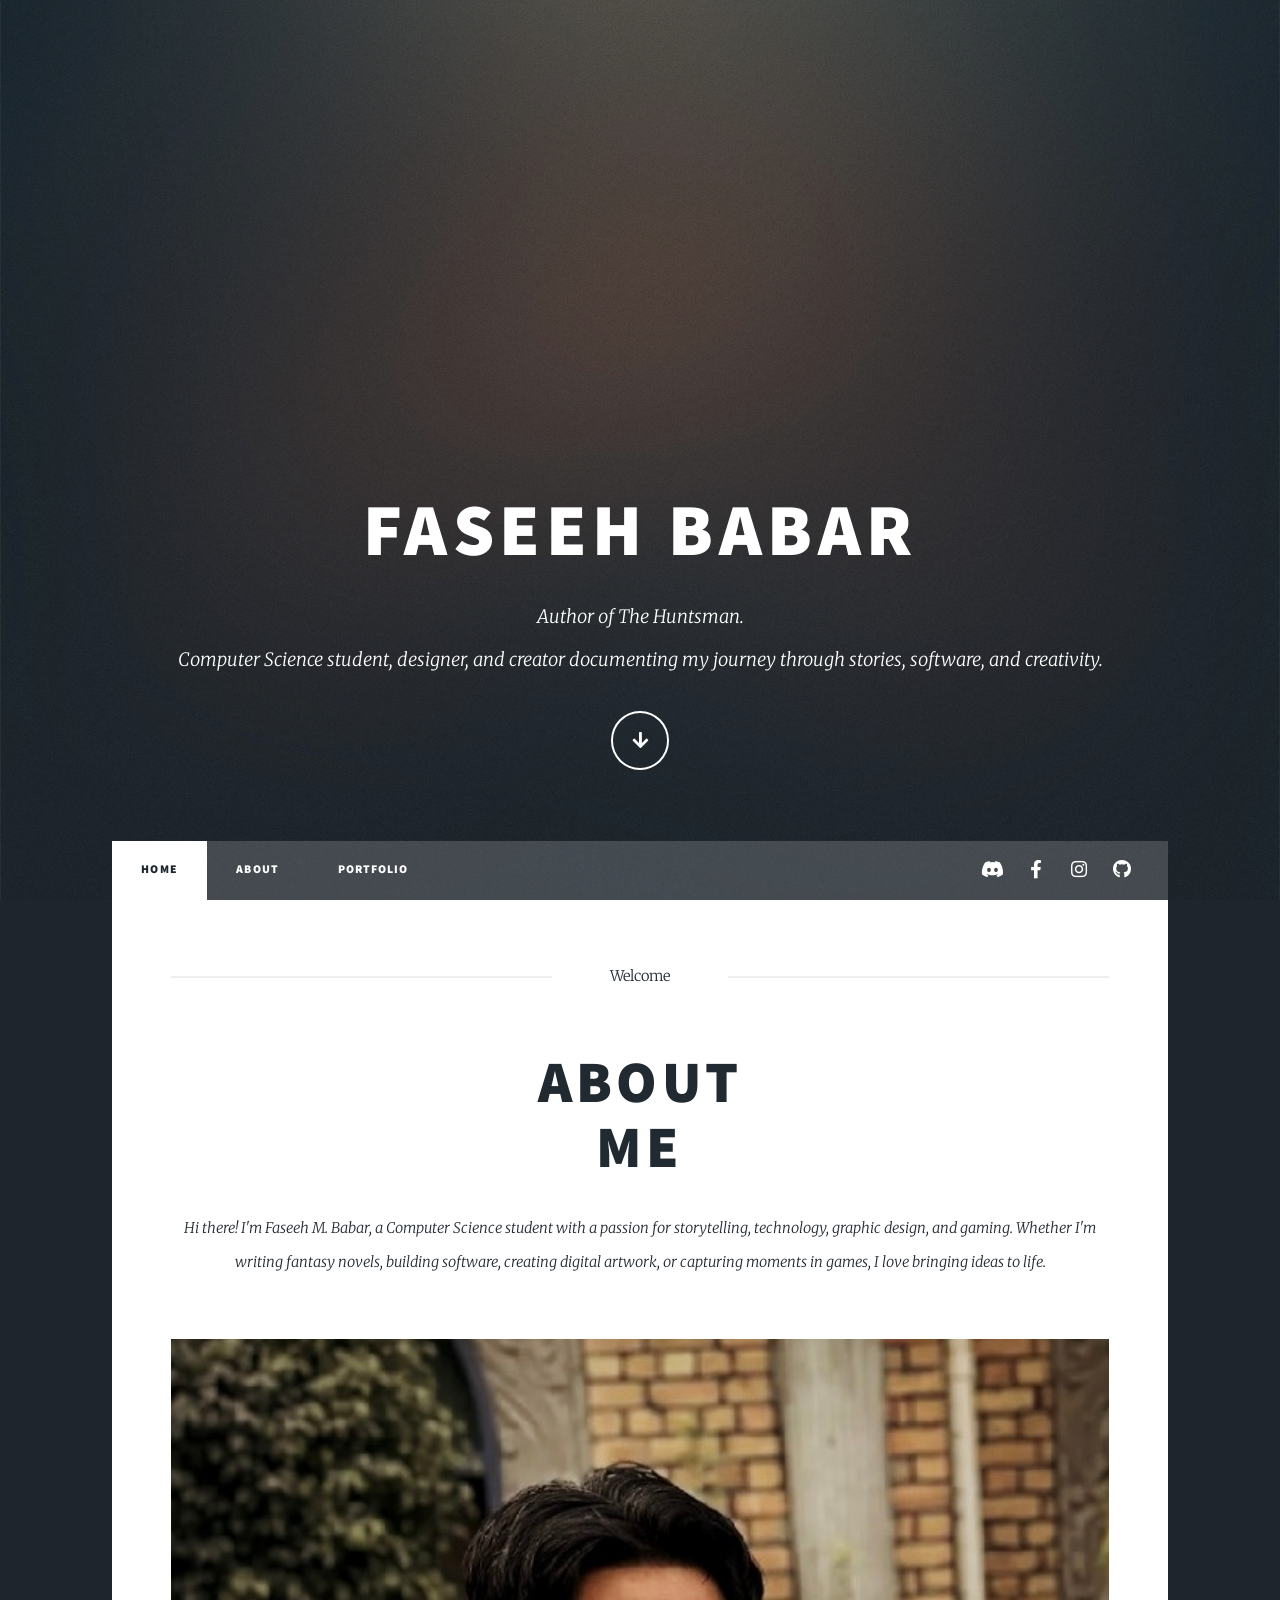
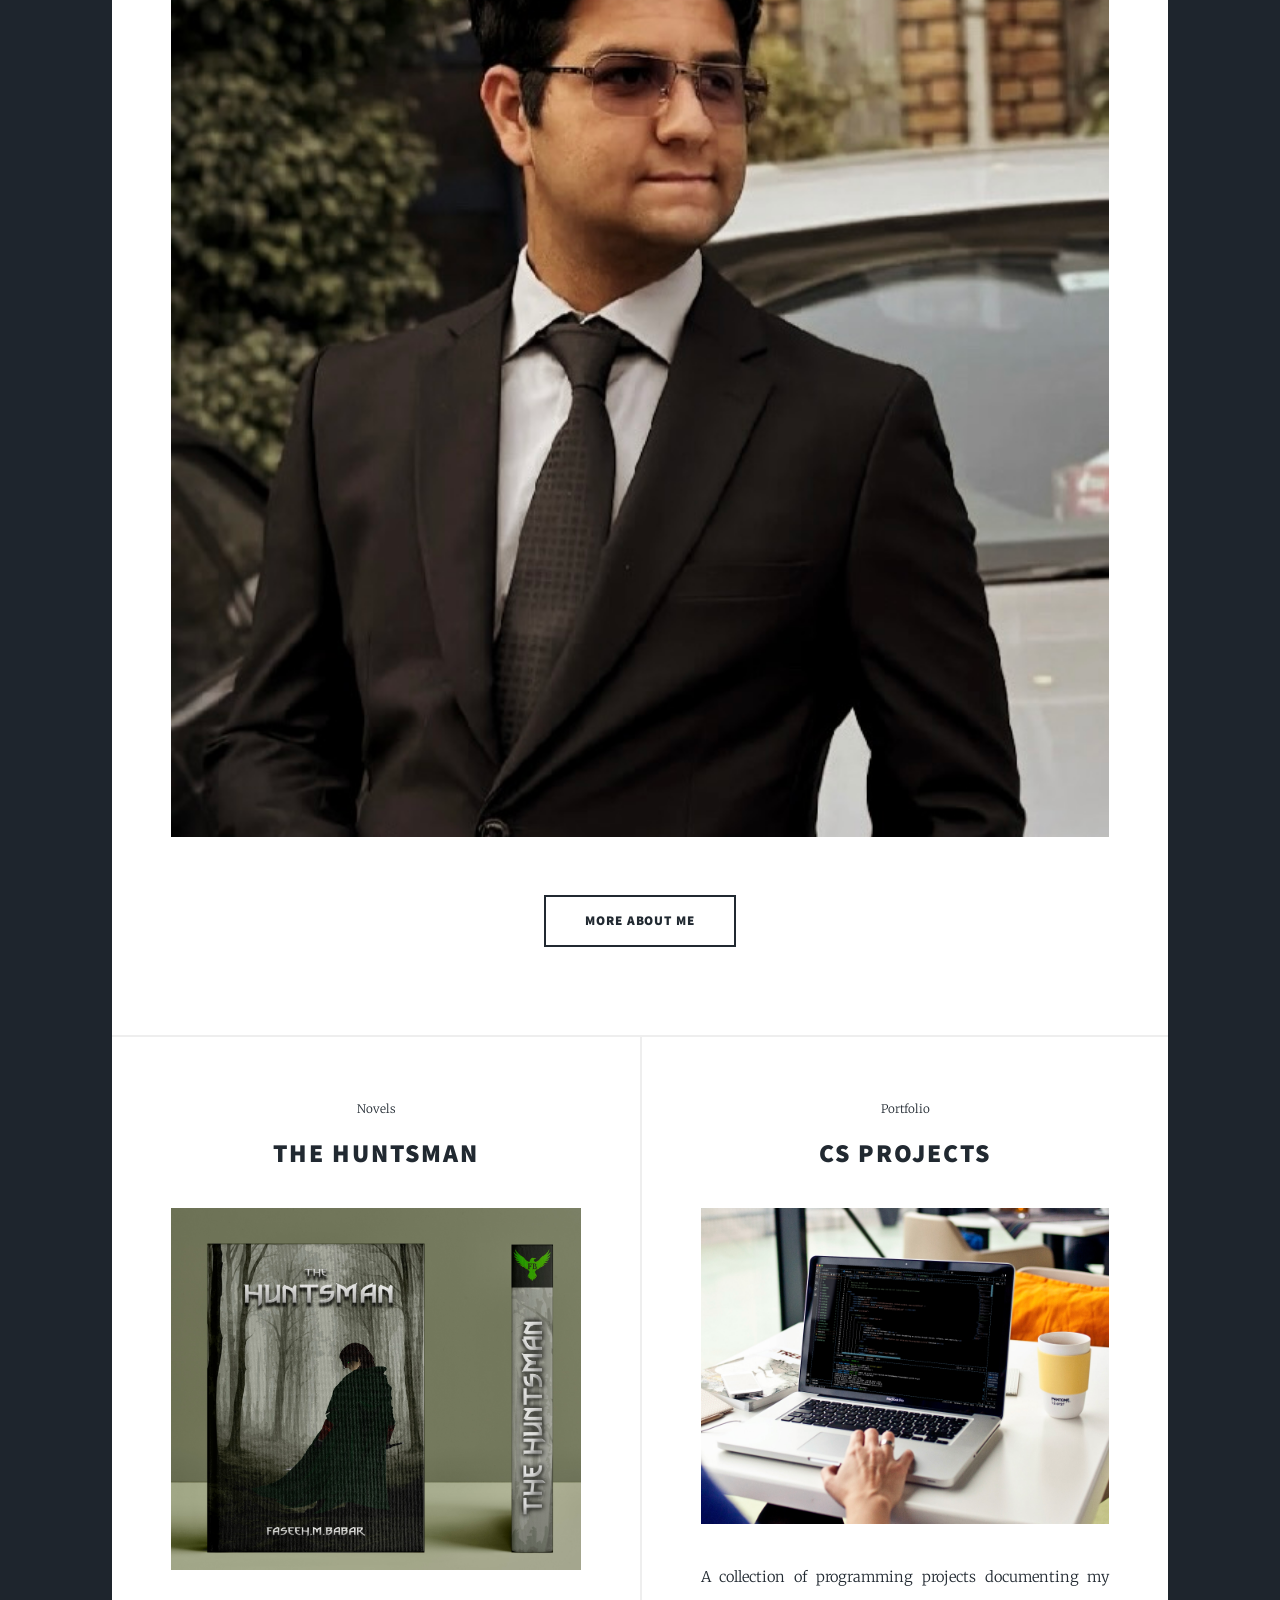
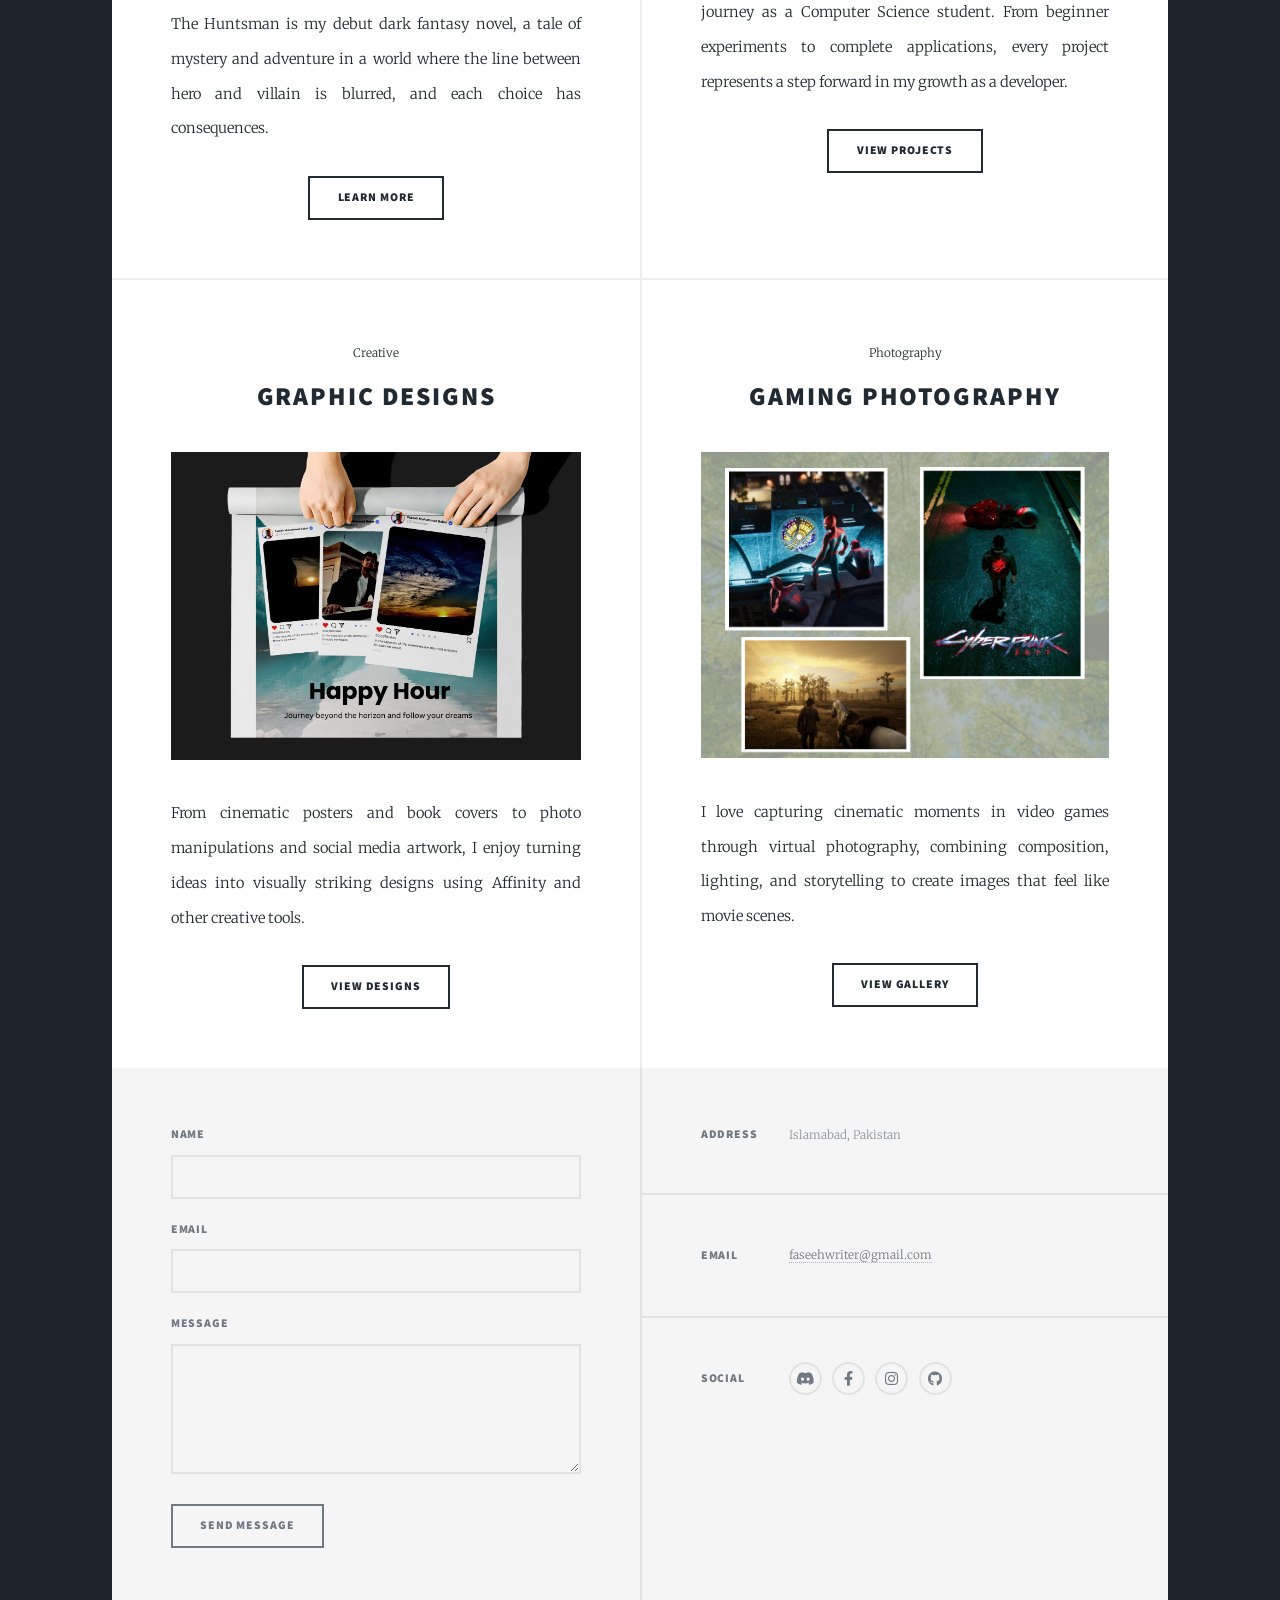
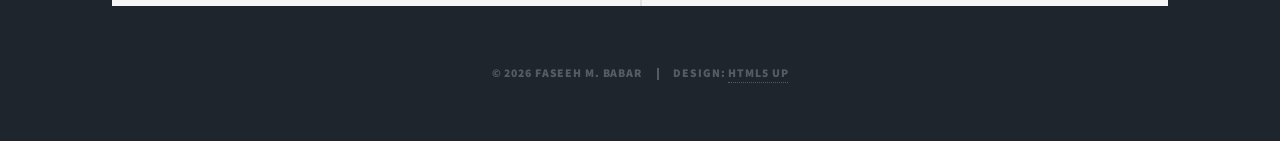
==== index.html @ bdb9bdc7 "Renamed files" ====
<!DOCTYPE HTML>
<!--
	Massively by HTML5 UP
	html5up.net | @ajlkn
	Free for personal and commercial use under the CCA 3.0 license (html5up.net/license)
-->
<html>
	<head>
		<title>Faseeh Babar - Author, Writer &amp; Creator</title>
		<meta charset="utf-8" />
		<meta name="viewport" content="width=device-width, initial-scale=1" />
		<meta name="description" content="Official website of Faseeh Babar, author of The Huntsman. Explore his writing, computer science projects, graphic design, and gaming photography." />
		<meta name="author" content="Faseeh Babar" />
		<link rel="icon" href="images/favicon.png" type="image/png" />
		<link rel="canonical" href="https://faseehmbabar.github.io/" />
		<link rel="stylesheet" href="assets/css/main.css" />
		<noscript><link rel="stylesheet" href="assets/css/noscript.css" /></noscript>
	</head>
	<body class="is-preload">

		<!-- Wrapper -->
			<div id="wrapper" class="fade-in">

				<!-- Intro -->
					<div id="intro">
						<h1>Faseeh Babar</h1>
						<p>Author of <em>The Huntsman</em>.<br />
						Computer Science student, designer, and creator documenting my journey through stories, software, and creativity.</p>
						<ul class="actions">
							<li><a href="#header" class="button icon solid solo fa-arrow-down scrolly">Continue</a></li>
						</ul>
					</div>

				<!-- Header -->
					<header id="header">
						<a href="index.html" class="logo">Faseeh</a>
					</header>

				<!-- Nav -->
					<nav id="nav">
						<ul class="links">
							<li class="active"><a href="index.html">Home</a></li>
							<li><a href="about.html">About</a></li>
							<li><a href="portfolio.html">Portfolio</a></li>
						</ul>
						<ul class="icons">
							<li><a href="https://discordapp.com/users/881889979343700059" class="icon brands fa-discord"><span class="label">Discord</span></a></li>
							<li><a href="https://facebook.com/faseeh.m.babar" class="icon brands fa-facebook-f"><span class="label">Facebook</span></a></li>
							<li><a href="https://instagram.com/faseeh.m.babar" class="icon brands fa-instagram"><span class="label">Instagram</span></a></li>
							<li><a href="https://github.com/faseehmbabar" class="icon brands fa-github"><span class="label">GitHub</span></a></li>
						</ul>
					</nav>

				<!-- Main -->
					<div id="main">

						<!-- Featured Post -->
							<article class="post featured">
								<header class="major">
									<span class="date">Welcome</span>
									<h2><a href="generic.html">About<br />
									Me</a></h2>
									<p>Hi there! I'm Faseeh M. Babar, a Computer Science student with a passion for storytelling, technology, graphic design, and gaming. Whether I'm writing fantasy novels, building software, creating digital artwork, or capturing moments in games, I love bringing ideas to life.</p>
								</header>
								<a href="generic.html" class="image main"><img src="images/pic01.jpg" alt="Faseeh M. Babar author profile" /></a>
								<ul class="actions special">
									<li><a href="generic.html" class="button large">More About Me</a></li>
								</ul>
							</article>

						<!-- Posts -->
							<section class="posts">
								<article>
									<header>
										<span class="date">Novels</span>
										<h2><a href="books.html">The Huntsman</a></h2>
									</header>
									<a href="books.html" class="image fit"><img src="images/pic02.jpg" alt="The Huntsman dark fantasy novel" /></a>
									<p>The Huntsman is my debut dark fantasy novel, a tale of mystery and adventure in a world where the line between hero and villain is blurred, and each choice has consequences.</p>
									<ul class="actions special">
										<li><a href="books.html" class="button">Learn More</a></li>
									</ul>
								</article>
								<article>
									<header>
										<span class="date">Portfolio</span>
										<h2><a href="#">CS Projects</a></h2>
									</header>
									<a href="#" class="image fit"><img src="images/pic03.jpg" alt="Computer Science projects by Faseeh Babar" /></a>
									<p>A collection of programming projects documenting my journey as a Computer Science student. From beginner experiments to complete applications, every project represents a step forward in my growth as a developer.</p>
									<ul class="actions special">
										<li><a href="coming-soon.html" class="button">View Projects</a></li>
									</ul>
								</article>
								<article>
									<header>
										<span class="date">Creative</span>
										<h2><a href="#">Graphic Designs</a></h2>
									</header>
									<a href="#" class="image fit"><img src="images/pic04.jpg" alt="Graphic design work by Faseeh Babar" /></a>
									<p>From cinematic posters and book covers to photo manipulations and social media artwork, I enjoy turning ideas into visually striking designs using Affinity and other creative tools.</p>
									<ul class="actions special">
										<li><a href="coming-soon.html" class="button">View Designs</a></li>
									</ul>
								</article>
								<article>
									<header>
										<span class="date">Photography</span>
										<h2><a href="photography.html">Gaming Photography</a></h2>
									</header>
									<a href="photography.html" class="image fit"><img src="images/pic05.jpg" alt="Gaming photography by Faseeh Babar" /></a>
									<p>I love capturing cinematic moments in video games through virtual photography, combining composition, lighting, and storytelling to create images that feel like movie scenes.</p>
									<ul class="actions special">
										<li><a href="photography.html" class="button">View Gallery</a></li>
									</ul>
								</article>
								<!-- Community
								<article>
									<header>
										<span class="date">Community</span>
										<h2><a href="#">Reader Reviews</a></h2>
									</header>
									<a href="#" class="image fit"><img src="images/pic06.jpg" alt="" /></a>
									<p>A collection of reviews, feedback, and thoughts from readers who have explored my work. Every review helps me grow as a writer and storyteller.</p>
									<ul class="actions special">
										<li><a href="#" class="button">Read Reviews</a></li>
									</ul>
								</article>
								<article>
									<header>
										<span class="date">Community</span>
										<h2><a href="#">Fan Creations</a></h2>
									</header>
									<a href="#" class="image fit"><img src="images/pic07.jpg" alt="" /></a>
									<p>A showcase of fan art, fan fiction, and other creative works inspired by my stories. I love seeing readers bring characters and worlds to life in their own unique way.</p>
									<ul class="actions special">
										<li><a href="#" class="button">View Fan Creations</a></li>
									</ul>
								</article>
							    -->
							</section>
					</div>

				<!-- Footer -->
					<footer id="footer">
						<section>
							<form method="post" action="#">
								<div class="fields">
									<div class="field">
										<label for="name">Name</label>
										<input type="text" name="name" id="name" />
									</div>
									<div class="field">
										<label for="email">Email</label>
										<input type="text" name="email" id="email" />
									</div>
									<div class="field">
										<label for="message">Message</label>
										<textarea name="message" id="message" rows="3"></textarea>
									</div>
								</div>
								<ul class="actions">
									<li><input type="submit" value="Send Message" /></li>
								</ul>
							</form>
						</section>
						<section class="split contact">
							<section class="alt">
								<h3>Address</h3>
								<p>Islamabad, Pakistan</p>
							</section>
							<section>
								<h3>Email</h3>
								<p><a href="mailto:faseehwriter@gmail.com">faseehwriter@gmail.com</a></p>
							</section>
							<section>
								<h3>Social</h3>
								<ul class="icons alt">
									<li><a href="https://discordapp.com/users/881889979343700059" class="icon brands alt fa-discord"><span class="label">Discord</span></a></li>
									<li><a href="https://facebook.com/faseeh.m.babar" class="icon brands alt fa-facebook-f"><span class="label">Facebook</span></a></li>
									<li><a href="https://instagram.com/faseeh.m.babar" class="icon brands alt fa-instagram"><span class="label">Instagram</span></a></li>
									<li><a href="https://github.com/faseehmbabar" class="icon brands alt fa-github"><span class="label">GitHub</span></a></li>
								</ul>
							</section>
						</section>
					</footer>

				<!-- Copyright -->
					<div id="copyright">
						<ul><li>&copy; 2026 Faseeh M. Babar</li><li>Design: <a href="https://html5up.net">HTML5 UP</a></li></ul>
					</div>

			</div>

		<!-- Scripts -->
			<script src="assets/js/jquery.min.js"></script>
			<script src="assets/js/jquery.scrollex.min.js"></script>
			<script src="assets/js/jquery.scrolly.min.js"></script>
			<script src="assets/js/browser.min.js"></script>
			<script src="assets/js/breakpoints.min.js"></script>
			<script src="assets/js/util.js"></script>
			<script src="assets/js/main.js"></script>

	</body>
</html>
---- assets/css/main.css ----
@import url(fontawesome-all.min.css);
@import url("https://fonts.googleapis.com/css?family=Merriweather:300,700,300italic,700italic|Source+Sans+Pro:900");

/*
	Massively by HTML5 UP
	html5up.net | @ajlkn
	Free for personal and commercial use under the CCA 3.0 license (html5up.net/license)
*/

html, body, div, span, applet, object,
iframe, h1, h2, h3, h4, h5, h6, p, blockquote,
pre, a, abbr, acronym, address, big, cite,
code, del, dfn, em, img, ins, kbd, q, s, samp,
small, strike, strong, sub, sup, tt, var, b,
u, i, center, dl, dt, dd, ol, ul, li, fieldset,
form, label, legend, table, caption, tbody,
tfoot, thead, tr, th, td, article, aside,
canvas, details, embed, figure, figcaption,
footer, header, hgroup, menu, nav, output, ruby,
section, summary, time, mark, audio, video {
	margin: 0;
	padding: 0;
	border: 0;
	font-size: 100%;
	font: inherit;
	vertical-align: baseline;}

article, aside, details, figcaption, figure,
footer, header, hgroup, menu, nav, section {
	display: block;}

body {
	line-height: 1;
}

ol, ul {
	list-style: none;
}

blockquote, q {
	quotes: none;
}

	blockquote:before, blockquote:after, q:before, q:after {
		content: '';
		content: none;
	}

table {
	border-collapse: collapse;
	border-spacing: 0;
}

body {
	-webkit-text-size-adjust: none;
}

mark {
	background-color: transparent;
	color: inherit;
}

input::-moz-focus-inner {
	border: 0;
	padding: 0;
}

input, select, textarea {
	-moz-appearance: none;
	-webkit-appearance: none;
	-ms-appearance: none;
	appearance: none;
}

/* Basic */

	@-ms-viewport {
		width: device-width;
	}

	body {
		-ms-overflow-style: scrollbar;
	}

	@media screen and (max-width: 480px) {

		html, body {
			min-width: 320px;
		}

	}

	html {
		box-sizing: border-box;
	}

	*, *:before, *:after {
		box-sizing: inherit;
	}

	body {
		background-color: #1e252d;
	}

		body.is-preload *, body.is-preload *:before, body.is-preload *:after {
			-moz-animation: none !important;
			-webkit-animation: none !important;
			-ms-animation: none !important;
			animation: none !important;
			-moz-transition: none !important;
			-webkit-transition: none !important;
			-ms-transition: none !important;
			transition: none !important;
		}

/* Type */

	html {
		font-size: 16pt;
	}

		@media screen and (max-width: 1680px) {

			html {
				font-size: 12pt;
			}

		}

		@media screen and (max-width: 1280px) {

			html {
				font-size: 11pt;
			}

		}

		@media screen and (max-width: 360px) {

			html {
				font-size: 10pt;
			}

		}

	body {
		color: #212931;
	}

	body, input, select, textarea {
		font-family: "Merriweather", Georgia, serif;
		font-weight: 300;
		font-size: 1rem;
		line-height: 2.375;
	}

	a {
		-moz-transition: color 0.2s ease-in-out, background-color 0.2s ease-in-out, border-color 0.2s ease-in-out, box-shadow 0.2s ease-in-out;
		-webkit-transition: color 0.2s ease-in-out, background-color 0.2s ease-in-out, border-color 0.2s ease-in-out, box-shadow 0.2s ease-in-out;
		-ms-transition: color 0.2s ease-in-out, background-color 0.2s ease-in-out, border-color 0.2s ease-in-out, box-shadow 0.2s ease-in-out;
		transition: color 0.2s ease-in-out, background-color 0.2s ease-in-out, border-color 0.2s ease-in-out, box-shadow 0.2s ease-in-out;
		border-bottom: dotted 1px;
		text-decoration: none;
	}

		a:hover {
			border-bottom-color: transparent;
		}

	strong, b {
		font-weight: 600;
	}

	em, i {
		font-style: italic;
	}

	p {
		text-align: justify;
		margin: 0 0 2rem 0;
	}

	h1, h2, h3, h4, h5, h6 {
		font-family: "Source Sans Pro", Helvetica, sans-serif;
		font-weight: 900;
		line-height: 1.5;
		letter-spacing: 0.075em;
		text-transform: uppercase;
		margin: 0 0 1rem 0;
	}

		h1 a, h2 a, h3 a, h4 a, h5 a, h6 a {
			border-bottom: 0;
			color: inherit;
			text-decoration: none;
		}

	h1 {
		font-size: 4rem;
		line-height: 1.1;
		margin: 0 0 2rem 0;
	}

	h2 {
		font-size: 1.75rem;
		line-height: 1.3;
		margin: 0 0 1.5rem 0;
	}

	h3 {
		font-size: 1.25rem;
		margin: 0 0 1.5rem 0;
	}

	h4 {
		font-size: 1rem;
	}

	h5 {
		font-size: 0.9rem;
	}

	h6 {
		font-size: 0.8rem;
	}

	sub {
		font-size: 0.8rem;
		position: relative;
		top: 0.5rem;
	}

	sup {
		font-size: 0.8rem;
		position: relative;
		top: -0.5rem;
	}

	blockquote {
		border-left: solid 4px;
		font-style: italic;
		margin: 0 0 2rem 0;
		padding: 0.5rem 0 0.5rem 2rem;
	}

	code {
		border: solid 2px;
		font-family: "Courier New", monospace;
		font-size: 0.9rem;
		margin: 0 0.25rem;
		padding: 0.25rem 0.65rem;
	}

	pre {
		-webkit-overflow-scrolling: touch;
		font-family: "Courier New", monospace;
		font-size: 0.9rem;
		margin: 0 0 2rem 0;
	}

		pre code {
			display: block;
			line-height: 1.75;
			padding: 1rem 1.5rem;
			overflow-x: auto;
		}

	hr {
		border: 0;
		border-bottom: solid 2px;
		margin: 3rem 0;
	}

		hr.major {
			margin: 5rem 0;
		}

	.align-left {
		text-align: left;
	}

	.align-center {
		text-align: center;
	}

	.align-right {
		text-align: right;
	}

	input, select, textarea {
		color: #212931;
	}

	a {
		color: #212931;
		border-bottom-color: rgba(33, 41, 49, 0.5);
	}

		a:hover {
			border-bottom-color: transparent;
			color: #18bfef !important;
		}

	strong, b {
		color: #212931;
	}

	h1, h2, h3, h4, h5, h6 {
		color: #212931;
	}

	blockquote {
		border-left-color: #eeeeee;
	}

	code {
		background: rgba(220, 220, 220, 0.25);
		border-color: #eeeeee;
	}

	hr {
		border-bottom-color: #eeeeee;
	}

/* Row */

	.row {
		display: flex;
		flex-wrap: wrap;
		box-sizing: border-box;
		align-items: stretch;
	}

		.row > * {
			box-sizing: border-box;
		}

		.row.gtr-uniform > * > :last-child {
			margin-bottom: 0;
		}

		.row.aln-left {
			justify-content: flex-start;
		}

		.row.aln-center {
			justify-content: center;
		}

		.row.aln-right {
			justify-content: flex-end;
		}

		.row.aln-top {
			align-items: flex-start;
		}

		.row.aln-middle {
			align-items: center;
		}

		.row.aln-bottom {
			align-items: flex-end;
		}

		.row > .imp {
			order: -1;
		}

		.row > .col-1 {
			width: 8.33333%;
		}

		.row > .off-1 {
			margin-left: 8.33333%;
		}

		.row > .col-2 {
			width: 16.66667%;
		}

		.row > .off-2 {
			margin-left: 16.66667%;
		}

		.row > .col-3 {
			width: 25%;
		}

		.row > .off-3 {
			margin-left: 25%;
		}

		.row > .col-4 {
			width: 33.33333%;
		}

		.row > .off-4 {
			margin-left: 33.33333%;
		}

		.row > .col-5 {
			width: 41.66667%;
		}

		.row > .off-5 {
			margin-left: 41.66667%;
		}

		.row > .col-6 {
			width: 50%;
		}

		.row > .off-6 {
			margin-left: 50%;
		}

		.row > .col-7 {
			width: 58.33333%;
		}

		.row > .off-7 {
			margin-left: 58.33333%;
		}

		.row > .col-8 {
			width: 66.66667%;
		}

		.row > .off-8 {
			margin-left: 66.66667%;
		}

		.row > .col-9 {
			width: 75%;
		}

		.row > .off-9 {
			margin-left: 75%;
		}

		.row > .col-10 {
			width: 83.33333%;
		}

		.row > .off-10 {
			margin-left: 83.33333%;
		}

		.row > .col-11 {
			width: 91.66667%;
		}

		.row > .off-11 {
			margin-left: 91.66667%;
		}

		.row > .col-12 {
			width: 100%;
		}

		.row > .off-12 {
			margin-left: 100%;
		}

		.row.gtr-0 {
			margin-top: 0;
			margin-left: 0rem;
		}

			.row.gtr-0 > * {
				padding: 0 0 0 0rem;
			}

			.row.gtr-0.gtr-uniform {
				margin-top: 0rem;
			}

				.row.gtr-0.gtr-uniform > * {
					padding-top: 0rem;
				}

		.row.gtr-25 {
			margin-top: 0;
			margin-left: -0.375rem;
		}

			.row.gtr-25 > * {
				padding: 0 0 0 0.375rem;
			}

			.row.gtr-25.gtr-uniform {
				margin-top: -0.375rem;
			}

				.row.gtr-25.gtr-uniform > * {
					padding-top: 0.375rem;
				}

		.row.gtr-50 {
			margin-top: 0;
			margin-left: -0.75rem;
		}

			.row.gtr-50 > * {
				padding: 0 0 0 0.75rem;
			}

			.row.gtr-50.gtr-uniform {
				margin-top: -0.75rem;
			}

				.row.gtr-50.gtr-uniform > * {
					padding-top: 0.75rem;
				}

		.row {
			margin-top: 0;
			margin-left: -1.5rem;
		}

			.row > * {
				padding: 0 0 0 1.5rem;
			}

			.row.gtr-uniform {
				margin-top: -1.5rem;
			}

				.row.gtr-uniform > * {
					padding-top: 1.5rem;
				}

		.row.gtr-150 {
			margin-top: 0;
			margin-left: -2.25rem;
		}

			.row.gtr-150 > * {
				padding: 0 0 0 2.25rem;
			}

			.row.gtr-150.gtr-uniform {
				margin-top: -2.25rem;
			}

				.row.gtr-150.gtr-uniform > * {
					padding-top: 2.25rem;
				}

		.row.gtr-200 {
			margin-top: 0;
			margin-left: -3rem;
		}

			.row.gtr-200 > * {
				padding: 0 0 0 3rem;
			}

			.row.gtr-200.gtr-uniform {
				margin-top: -3rem;
			}

				.row.gtr-200.gtr-uniform > * {
					padding-top: 3rem;
				}

		@media screen and (max-width: 1680px) {

			.row {
				display: flex;
				flex-wrap: wrap;
				box-sizing: border-box;
				align-items: stretch;
			}

				.row > * {
					box-sizing: border-box;
				}

				.row.gtr-uniform > * > :last-child {
					margin-bottom: 0;
				}

				.row.aln-left {
					justify-content: flex-start;
				}

				.row.aln-center {
					justify-content: center;
				}

				.row.aln-right {
					justify-content: flex-end;
				}

				.row.aln-top {
					align-items: flex-start;
				}

				.row.aln-middle {
					align-items: center;
				}

				.row.aln-bottom {
					align-items: flex-end;
				}

				.row > .imp-xlarge {
					order: -1;
				}

				.row > .col-1-xlarge {
					width: 8.33333%;
				}

				.row > .off-1-xlarge {
					margin-left: 8.33333%;
				}

				.row > .col-2-xlarge {
					width: 16.66667%;
				}

				.row > .off-2-xlarge {
					margin-left: 16.66667%;
				}

				.row > .col-3-xlarge {
					width: 25%;
				}

				.row > .off-3-xlarge {
					margin-left: 25%;
				}

				.row > .col-4-xlarge {
					width: 33.33333%;
				}

				.row > .off-4-xlarge {
					margin-left: 33.33333%;
				}

				.row > .col-5-xlarge {
					width: 41.66667%;
				}

				.row > .off-5-xlarge {
					margin-left: 41.66667%;
				}

				.row > .col-6-xlarge {
					width: 50%;
				}

				.row > .off-6-xlarge {
					margin-left: 50%;
				}

				.row > .col-7-xlarge {
					width: 58.33333%;
				}

				.row > .off-7-xlarge {
					margin-left: 58.33333%;
				}

				.row > .col-8-xlarge {
					width: 66.66667%;
				}

				.row > .off-8-xlarge {
					margin-left: 66.66667%;
				}

				.row > .col-9-xlarge {
					width: 75%;
				}

				.row > .off-9-xlarge {
					margin-left: 75%;
				}

				.row > .col-10-xlarge {
					width: 83.33333%;
				}

				.row > .off-10-xlarge {
					margin-left: 83.33333%;
				}

				.row > .col-11-xlarge {
					width: 91.66667%;
				}

				.row > .off-11-xlarge {
					margin-left: 91.66667%;
				}

				.row > .col-12-xlarge {
					width: 100%;
				}

				.row > .off-12-xlarge {
					margin-left: 100%;
				}

				.row.gtr-0 {
					margin-top: 0;
					margin-left: 0rem;
				}

					.row.gtr-0 > * {
						padding: 0 0 0 0rem;
					}

					.row.gtr-0.gtr-uniform {
						margin-top: 0rem;
					}

						.row.gtr-0.gtr-uniform > * {
							padding-top: 0rem;
						}

				.row.gtr-25 {
					margin-top: 0;
					margin-left: -0.375rem;
				}

					.row.gtr-25 > * {
						padding: 0 0 0 0.375rem;
					}

					.row.gtr-25.gtr-uniform {
						margin-top: -0.375rem;
					}

						.row.gtr-25.gtr-uniform > * {
							padding-top: 0.375rem;
						}

				.row.gtr-50 {
					margin-top: 0;
					margin-left: -0.75rem;
				}

					.row.gtr-50 > * {
						padding: 0 0 0 0.75rem;
					}

					.row.gtr-50.gtr-uniform {
						margin-top: -0.75rem;
					}

						.row.gtr-50.gtr-uniform > * {
							padding-top: 0.75rem;
						}

				.row {
					margin-top: 0;
					margin-left: -1.5rem;
				}

					.row > * {
						padding: 0 0 0 1.5rem;
					}

					.row.gtr-uniform {
						margin-top: -1.5rem;
					}

						.row.gtr-uniform > * {
							padding-top: 1.5rem;
						}

				.row.gtr-150 {
					margin-top: 0;
					margin-left: -2.25rem;
				}

					.row.gtr-150 > * {
						padding: 0 0 0 2.25rem;
					}

					.row.gtr-150.gtr-uniform {
						margin-top: -2.25rem;
					}

						.row.gtr-150.gtr-uniform > * {
							padding-top: 2.25rem;
						}

				.row.gtr-200 {
					margin-top: 0;
					margin-left: -3rem;
				}

					.row.gtr-200 > * {
						padding: 0 0 0 3rem;
					}

					.row.gtr-200.gtr-uniform {
						margin-top: -3rem;
					}

						.row.gtr-200.gtr-uniform > * {
							padding-top: 3rem;
						}

		}

		@media screen and (max-width: 1280px) {

			.row {
				display: flex;
				flex-wrap: wrap;
				box-sizing: border-box;
				align-items: stretch;
			}

				.row > * {
					box-sizing: border-box;
				}

				.row.gtr-uniform > * > :last-child {
					margin-bottom: 0;
				}

				.row.aln-left {
					justify-content: flex-start;
				}

				.row.aln-center {
					justify-content: center;
				}

				.row.aln-right {
					justify-content: flex-end;
				}

				.row.aln-top {
					align-items: flex-start;
				}

				.row.aln-middle {
					align-items: center;
				}

				.row.aln-bottom {
					align-items: flex-end;
				}

				.row > .imp-large {
					order: -1;
				}

				.row > .col-1-large {
					width: 8.33333%;
				}

				.row > .off-1-large {
					margin-left: 8.33333%;
				}

				.row > .col-2-large {
					width: 16.66667%;
				}

				.row > .off-2-large {
					margin-left: 16.66667%;
				}

				.row > .col-3-large {
					width: 25%;
				}

				.row > .off-3-large {
					margin-left: 25%;
				}

				.row > .col-4-large {
					width: 33.33333%;
				}

				.row > .off-4-large {
					margin-left: 33.33333%;
				}

				.row > .col-5-large {
					width: 41.66667%;
				}

				.row > .off-5-large {
					margin-left: 41.66667%;
				}

				.row > .col-6-large {
					width: 50%;
				}

				.row > .off-6-large {
					margin-left: 50%;
				}

				.row > .col-7-large {
					width: 58.33333%;
				}

				.row > .off-7-large {
					margin-left: 58.33333%;
				}

				.row > .col-8-large {
					width: 66.66667%;
				}

				.row > .off-8-large {
					margin-left: 66.66667%;
				}

				.row > .col-9-large {
					width: 75%;
				}

				.row > .off-9-large {
					margin-left: 75%;
				}

				.row > .col-10-large {
					width: 83.33333%;
				}

				.row > .off-10-large {
					margin-left: 83.33333%;
				}

				.row > .col-11-large {
					width: 91.66667%;
				}

				.row > .off-11-large {
					margin-left: 91.66667%;
				}

				.row > .col-12-large {
					width: 100%;
				}

				.row > .off-12-large {
					margin-left: 100%;
				}

				.row.gtr-0 {
					margin-top: 0;
					margin-left: 0rem;
				}

					.row.gtr-0 > * {
						padding: 0 0 0 0rem;
					}

					.row.gtr-0.gtr-uniform {
						margin-top: 0rem;
					}

						.row.gtr-0.gtr-uniform > * {
							padding-top: 0rem;
						}

				.row.gtr-25 {
					margin-top: 0;
					margin-left: -0.375rem;
				}

					.row.gtr-25 > * {
						padding: 0 0 0 0.375rem;
					}

					.row.gtr-25.gtr-uniform {
						margin-top: -0.375rem;
					}

						.row.gtr-25.gtr-uniform > * {
							padding-top: 0.375rem;
						}

				.row.gtr-50 {
					margin-top: 0;
					margin-left: -0.75rem;
				}

					.row.gtr-50 > * {
						padding: 0 0 0 0.75rem;
					}

					.row.gtr-50.gtr-uniform {
						margin-top: -0.75rem;
					}

						.row.gtr-50.gtr-uniform > * {
							padding-top: 0.75rem;
						}

				.row {
					margin-top: 0;
					margin-left: -1.5rem;
				}

					.row > * {
						padding: 0 0 0 1.5rem;
					}

					.row.gtr-uniform {
						margin-top: -1.5rem;
					}

						.row.gtr-uniform > * {
							padding-top: 1.5rem;
						}

				.row.gtr-150 {
					margin-top: 0;
					margin-left: -2.25rem;
				}

					.row.gtr-150 > * {
						padding: 0 0 0 2.25rem;
					}

					.row.gtr-150.gtr-uniform {
						margin-top: -2.25rem;
					}

						.row.gtr-150.gtr-uniform > * {
							padding-top: 2.25rem;
						}

				.row.gtr-200 {
					margin-top: 0;
					margin-left: -3rem;
				}

					.row.gtr-200 > * {
						padding: 0 0 0 3rem;
					}

					.row.gtr-200.gtr-uniform {
						margin-top: -3rem;
					}

						.row.gtr-200.gtr-uniform > * {
							padding-top: 3rem;
						}

		}

		@media screen and (max-width: 980px) {

			.row {
				display: flex;
				flex-wrap: wrap;
				box-sizing: border-box;
				align-items: stretch;
			}

				.row > * {
					box-sizing: border-box;
				}

				.row.gtr-uniform > * > :last-child {
					margin-bottom: 0;
				}

				.row.aln-left {
					justify-content: flex-start;
				}

				.row.aln-center {
					justify-content: center;
				}

				.row.aln-right {
					justify-content: flex-end;
				}

				.row.aln-top {
					align-items: flex-start;
				}

				.row.aln-middle {
					align-items: center;
				}

				.row.aln-bottom {
					align-items: flex-end;
				}

				.row > .imp-medium {
					order: -1;
				}

				.row > .col-1-medium {
					width: 8.33333%;
				}

				.row > .off-1-medium {
					margin-left: 8.33333%;
				}

				.row > .col-2-medium {
					width: 16.66667%;
				}

				.row > .off-2-medium {
					margin-left: 16.66667%;
				}

				.row > .col-3-medium {
					width: 25%;
				}

				.row > .off-3-medium {
					margin-left: 25%;
				}

				.row > .col-4-medium {
					width: 33.33333%;
				}

				.row > .off-4-medium {
					margin-left: 33.33333%;
				}

				.row > .col-5-medium {
					width: 41.66667%;
				}

				.row > .off-5-medium {
					margin-left: 41.66667%;
				}

				.row > .col-6-medium {
					width: 50%;
				}

				.row > .off-6-medium {
					margin-left: 50%;
				}

				.row > .col-7-medium {
					width: 58.33333%;
				}

				.row > .off-7-medium {
					margin-left: 58.33333%;
				}

				.row > .col-8-medium {
					width: 66.66667%;
				}

				.row > .off-8-medium {
					margin-left: 66.66667%;
				}

				.row > .col-9-medium {
					width: 75%;
				}

				.row > .off-9-medium {
					margin-left: 75%;
				}

				.row > .col-10-medium {
					width: 83.33333%;
				}

				.row > .off-10-medium {
					margin-left: 83.33333%;
				}

				.row > .col-11-medium {
					width: 91.66667%;
				}

				.row > .off-11-medium {
					margin-left: 91.66667%;
				}

				.row > .col-12-medium {
					width: 100%;
				}

				.row > .off-12-medium {
					margin-left: 100%;
				}

				.row.gtr-0 {
					margin-top: 0;
					margin-left: 0rem;
				}

					.row.gtr-0 > * {
						padding: 0 0 0 0rem;
					}

					.row.gtr-0.gtr-uniform {
						margin-top: 0rem;
					}

						.row.gtr-0.gtr-uniform > * {
							padding-top: 0rem;
						}

				.row.gtr-25 {
					margin-top: 0;
					margin-left: -0.375rem;
				}

					.row.gtr-25 > * {
						padding: 0 0 0 0.375rem;
					}

					.row.gtr-25.gtr-uniform {
						margin-top: -0.375rem;
					}

						.row.gtr-25.gtr-uniform > * {
							padding-top: 0.375rem;
						}

				.row.gtr-50 {
					margin-top: 0;
					margin-left: -0.75rem;
				}

					.row.gtr-50 > * {
						padding: 0 0 0 0.75rem;
					}

					.row.gtr-50.gtr-uniform {
						margin-top: -0.75rem;
					}

						.row.gtr-50.gtr-uniform > * {
							padding-top: 0.75rem;
						}

				.row {
					margin-top: 0;
					margin-left: -1.5rem;
				}

					.row > * {
						padding: 0 0 0 1.5rem;
					}

					.row.gtr-uniform {
						margin-top: -1.5rem;
					}

						.row.gtr-uniform > * {
							padding-top: 1.5rem;
						}

				.row.gtr-150 {
					margin-top: 0;
					margin-left: -2.25rem;
				}

					.row.gtr-150 > * {
						padding: 0 0 0 2.25rem;
					}

					.row.gtr-150.gtr-uniform {
						margin-top: -2.25rem;
					}

						.row.gtr-150.gtr-uniform > * {
							padding-top: 2.25rem;
						}

				.row.gtr-200 {
					margin-top: 0;
					margin-left: -3rem;
				}

					.row.gtr-200 > * {
						padding: 0 0 0 3rem;
					}

					.row.gtr-200.gtr-uniform {
						margin-top: -3rem;
					}

						.row.gtr-200.gtr-uniform > * {
							padding-top: 3rem;
						}

		}

		@media screen and (max-width: 736px) {

			.row {
				display: flex;
				flex-wrap: wrap;
				box-sizing: border-box;
				align-items: stretch;
			}

				.row > * {
					box-sizing: border-box;
				}

				.row.gtr-uniform > * > :last-child {
					margin-bottom: 0;
				}

				.row.aln-left {
					justify-content: flex-start;
				}

				.row.aln-center {
					justify-content: center;
				}

				.row.aln-right {
					justify-content: flex-end;
				}

				.row.aln-top {
					align-items: flex-start;
				}

				.row.aln-middle {
					align-items: center;
				}

				.row.aln-bottom {
					align-items: flex-end;
				}

				.row > .imp-small {
					order: -1;
				}

				.row > .col-1-small {
					width: 8.33333%;
				}

				.row > .off-1-small {
					margin-left: 8.33333%;
				}

				.row > .col-2-small {
					width: 16.66667%;
				}

				.row > .off-2-small {
					margin-left: 16.66667%;
				}

				.row > .col-3-small {
					width: 25%;
				}

				.row > .off-3-small {
					margin-left: 25%;
				}

				.row > .col-4-small {
					width: 33.33333%;
				}

				.row > .off-4-small {
					margin-left: 33.33333%;
				}

				.row > .col-5-small {
					width: 41.66667%;
				}

				.row > .off-5-small {
					margin-left: 41.66667%;
				}

				.row > .col-6-small {
					width: 50%;
				}

				.row > .off-6-small {
					margin-left: 50%;
				}

				.row > .col-7-small {
					width: 58.33333%;
				}

				.row > .off-7-small {
					margin-left: 58.33333%;
				}

				.row > .col-8-small {
					width: 66.66667%;
				}

				.row > .off-8-small {
					margin-left: 66.66667%;
				}

				.row > .col-9-small {
					width: 75%;
				}

				.row > .off-9-small {
					margin-left: 75%;
				}

				.row > .col-10-small {
					width: 83.33333%;
				}

				.row > .off-10-small {
					margin-left: 83.33333%;
				}

				.row > .col-11-small {
					width: 91.66667%;
				}

				.row > .off-11-small {
					margin-left: 91.66667%;
				}

				.row > .col-12-small {
					width: 100%;
				}

				.row > .off-12-small {
					margin-left: 100%;
				}

				.row.gtr-0 {
					margin-top: 0;
					margin-left: 0rem;
				}

					.row.gtr-0 > * {
						padding: 0 0 0 0rem;
					}

					.row.gtr-0.gtr-uniform {
						margin-top: 0rem;
					}

						.row.gtr-0.gtr-uniform > * {
							padding-top: 0rem;
						}

				.row.gtr-25 {
					margin-top: 0;
					margin-left: -0.375rem;
				}

					.row.gtr-25 > * {
						padding: 0 0 0 0.375rem;
					}

					.row.gtr-25.gtr-uniform {
						margin-top: -0.375rem;
					}

						.row.gtr-25.gtr-uniform > * {
							padding-top: 0.375rem;
						}

				.row.gtr-50 {
					margin-top: 0;
					margin-left: -0.75rem;
				}

					.row.gtr-50 > * {
						padding: 0 0 0 0.75rem;
					}

					.row.gtr-50.gtr-uniform {
						margin-top: -0.75rem;
					}

						.row.gtr-50.gtr-uniform > * {
							padding-top: 0.75rem;
						}

				.row {
					margin-top: 0;
					margin-left: -1.5rem;
				}

					.row > * {
						padding: 0 0 0 1.5rem;
					}

					.row.gtr-uniform {
						margin-top: -1.5rem;
					}

						.row.gtr-uniform > * {
							padding-top: 1.5rem;
						}

				.row.gtr-150 {
					margin-top: 0;
					margin-left: -2.25rem;
				}

					.row.gtr-150 > * {
						padding: 0 0 0 2.25rem;
					}

					.row.gtr-150.gtr-uniform {
						margin-top: -2.25rem;
					}

						.row.gtr-150.gtr-uniform > * {
							padding-top: 2.25rem;
						}

				.row.gtr-200 {
					margin-top: 0;
					margin-left: -3rem;
				}

					.row.gtr-200 > * {
						padding: 0 0 0 3rem;
					}

					.row.gtr-200.gtr-uniform {
						margin-top: -3rem;
					}

						.row.gtr-200.gtr-uniform > * {
							padding-top: 3rem;
						}

		}

		@media screen and (max-width: 480px) {

			.row {
				display: flex;
				flex-wrap: wrap;
				box-sizing: border-box;
				align-items: stretch;
			}

				.row > * {
					box-sizing: border-box;
				}

				.row.gtr-uniform > * > :last-child {
					margin-bottom: 0;
				}

				.row.aln-left {
					justify-content: flex-start;
				}

				.row.aln-center {
					justify-content: center;
				}

				.row.aln-right {
					justify-content: flex-end;
				}

				.row.aln-top {
					align-items: flex-start;
				}

				.row.aln-middle {
					align-items: center;
				}

				.row.aln-bottom {
					align-items: flex-end;
				}

				.row > .imp-xsmall {
					order: -1;
				}

				.row > .col-1-xsmall {
					width: 8.33333%;
				}

				.row > .off-1-xsmall {
					margin-left: 8.33333%;
				}

				.row > .col-2-xsmall {
					width: 16.66667%;
				}

				.row > .off-2-xsmall {
					margin-left: 16.66667%;
				}

				.row > .col-3-xsmall {
					width: 25%;
				}

				.row > .off-3-xsmall {
					margin-left: 25%;
				}

				.row > .col-4-xsmall {
					width: 33.33333%;
				}

				.row > .off-4-xsmall {
					margin-left: 33.33333%;
				}

				.row > .col-5-xsmall {
					width: 41.66667%;
				}

				.row > .off-5-xsmall {
					margin-left: 41.66667%;
				}

				.row > .col-6-xsmall {
					width: 50%;
				}

				.row > .off-6-xsmall {
					margin-left: 50%;
				}

				.row > .col-7-xsmall {
					width: 58.33333%;
				}

				.row > .off-7-xsmall {
					margin-left: 58.33333%;
				}

				.row > .col-8-xsmall {
					width: 66.66667%;
				}

				.row > .off-8-xsmall {
					margin-left: 66.66667%;
				}

				.row > .col-9-xsmall {
					width: 75%;
				}

				.row > .off-9-xsmall {
					margin-left: 75%;
				}

				.row > .col-10-xsmall {
					width: 83.33333%;
				}

				.row > .off-10-xsmall {
					margin-left: 83.33333%;
				}

				.row > .col-11-xsmall {
					width: 91.66667%;
				}

				.row > .off-11-xsmall {
					margin-left: 91.66667%;
				}

				.row > .col-12-xsmall {
					width: 100%;
				}

				.row > .off-12-xsmall {
					margin-left: 100%;
				}

				.row.gtr-0 {
					margin-top: 0;
					margin-left: 0rem;
				}

					.row.gtr-0 > * {
						padding: 0 0 0 0rem;
					}

					.row.gtr-0.gtr-uniform {
						margin-top: 0rem;
					}

						.row.gtr-0.gtr-uniform > * {
							padding-top: 0rem;
						}

				.row.gtr-25 {
					margin-top: 0;
					margin-left: -0.375rem;
				}

					.row.gtr-25 > * {
						padding: 0 0 0 0.375rem;
					}

					.row.gtr-25.gtr-uniform {
						margin-top: -0.375rem;
					}

						.row.gtr-25.gtr-uniform > * {
							padding-top: 0.375rem;
						}

				.row.gtr-50 {
					margin-top: 0;
					margin-left: -0.75rem;
				}

					.row.gtr-50 > * {
						padding: 0 0 0 0.75rem;
					}

					.row.gtr-50.gtr-uniform {
						margin-top: -0.75rem;
					}

						.row.gtr-50.gtr-uniform > * {
							padding-top: 0.75rem;
						}

				.row {
					margin-top: 0;
					margin-left: -1.5rem;
				}

					.row > * {
						padding: 0 0 0 1.5rem;
					}

					.row.gtr-uniform {
						margin-top: -1.5rem;
					}

						.row.gtr-uniform > * {
							padding-top: 1.5rem;
						}

				.row.gtr-150 {
					margin-top: 0;
					margin-left: -2.25rem;
				}

					.row.gtr-150 > * {
						padding: 0 0 0 2.25rem;
					}

					.row.gtr-150.gtr-uniform {
						margin-top: -2.25rem;
					}

						.row.gtr-150.gtr-uniform > * {
							padding-top: 2.25rem;
						}

				.row.gtr-200 {
					margin-top: 0;
					margin-left: -3rem;
				}

					.row.gtr-200 > * {
						padding: 0 0 0 3rem;
					}

					.row.gtr-200.gtr-uniform {
						margin-top: -3rem;
					}

						.row.gtr-200.gtr-uniform > * {
							padding-top: 3rem;
						}

		}

		@media screen and (max-width: 360px) {

			.row {
				display: flex;
				flex-wrap: wrap;
				box-sizing: border-box;
				align-items: stretch;
			}

				.row > * {
					box-sizing: border-box;
				}

				.row.gtr-uniform > * > :last-child {
					margin-bottom: 0;
				}

				.row.aln-left {
					justify-content: flex-start;
				}

				.row.aln-center {
					justify-content: center;
				}

				.row.aln-right {
					justify-content: flex-end;
				}

				.row.aln-top {
					align-items: flex-start;
				}

				.row.aln-middle {
					align-items: center;
				}

				.row.aln-bottom {
					align-items: flex-end;
				}

				.row > .imp-xxsmall {
					order: -1;
				}

				.row > .col-1-xxsmall {
					width: 8.33333%;
				}

				.row > .off-1-xxsmall {
					margin-left: 8.33333%;
				}

				.row > .col-2-xxsmall {
					width: 16.66667%;
				}

				.row > .off-2-xxsmall {
					margin-left: 16.66667%;
				}

				.row > .col-3-xxsmall {
					width: 25%;
				}

				.row > .off-3-xxsmall {
					margin-left: 25%;
				}

				.row > .col-4-xxsmall {
					width: 33.33333%;
				}

				.row > .off-4-xxsmall {
					margin-left: 33.33333%;
				}

				.row > .col-5-xxsmall {
					width: 41.66667%;
				}

				.row > .off-5-xxsmall {
					margin-left: 41.66667%;
				}

				.row > .col-6-xxsmall {
					width: 50%;
				}

				.row > .off-6-xxsmall {
					margin-left: 50%;
				}

				.row > .col-7-xxsmall {
					width: 58.33333%;
				}

				.row > .off-7-xxsmall {
					margin-left: 58.33333%;
				}

				.row > .col-8-xxsmall {
					width: 66.66667%;
				}

				.row > .off-8-xxsmall {
					margin-left: 66.66667%;
				}

				.row > .col-9-xxsmall {
					width: 75%;
				}

				.row > .off-9-xxsmall {
					margin-left: 75%;
				}

				.row > .col-10-xxsmall {
					width: 83.33333%;
				}

				.row > .off-10-xxsmall {
					margin-left: 83.33333%;
				}

				.row > .col-11-xxsmall {
					width: 91.66667%;
				}

				.row > .off-11-xxsmall {
					margin-left: 91.66667%;
				}

				.row > .col-12-xxsmall {
					width: 100%;
				}

				.row > .off-12-xxsmall {
					margin-left: 100%;
				}

				.row.gtr-0 {
					margin-top: 0;
					margin-left: 0rem;
				}

					.row.gtr-0 > * {
						padding: 0 0 0 0rem;
					}

					.row.gtr-0.gtr-uniform {
						margin-top: 0rem;
					}

						.row.gtr-0.gtr-uniform > * {
							padding-top: 0rem;
						}

				.row.gtr-25 {
					margin-top: 0;
					margin-left: -0.375rem;
				}

					.row.gtr-25 > * {
						padding: 0 0 0 0.375rem;
					}

					.row.gtr-25.gtr-uniform {
						margin-top: -0.375rem;
					}

						.row.gtr-25.gtr-uniform > * {
							padding-top: 0.375rem;
						}

				.row.gtr-50 {
					margin-top: 0;
					margin-left: -0.75rem;
				}

					.row.gtr-50 > * {
						padding: 0 0 0 0.75rem;
					}

					.row.gtr-50.gtr-uniform {
						margin-top: -0.75rem;
					}

						.row.gtr-50.gtr-uniform > * {
							padding-top: 0.75rem;
						}

				.row {
					margin-top: 0;
					margin-left: -1.5rem;
				}

					.row > * {
						padding: 0 0 0 1.5rem;
					}

					.row.gtr-uniform {
						margin-top: -1.5rem;
					}

						.row.gtr-uniform > * {
							padding-top: 1.5rem;
						}

				.row.gtr-150 {
					margin-top: 0;
					margin-left: -2.25rem;
				}

					.row.gtr-150 > * {
						padding: 0 0 0 2.25rem;
					}

					.row.gtr-150.gtr-uniform {
						margin-top: -2.25rem;
					}

						.row.gtr-150.gtr-uniform > * {
							padding-top: 2.25rem;
						}

				.row.gtr-200 {
					margin-top: 0;
					margin-left: -3rem;
				}

					.row.gtr-200 > * {
						padding: 0 0 0 3rem;
					}

					.row.gtr-200.gtr-uniform {
						margin-top: -3rem;
					}

						.row.gtr-200.gtr-uniform > * {
							padding-top: 3rem;
						}

		}

/* Box */

	.box {
		border: solid 2px;
		margin-bottom: 2rem;
		padding: 1.5rem;
	}

		.box > :last-child,
		.box > :last-child > :last-child,
		.box > :last-child > :last-child > :last-child {
			margin-bottom: 0;
		}

		.box.alt {
			border: 0;
			border-radius: 0;
			padding: 0;
		}

	.box {
		border-color: #eeeeee;
	}

/* Button */

	input[type="submit"],
	input[type="reset"],
	input[type="button"],
	button,
	.button {
		-moz-appearance: none;
		-webkit-appearance: none;
		-ms-appearance: none;
		appearance: none;
		-moz-transition: background-color 0.2s ease-in-out, box-shadow 0.2s ease-in-out, color 0.2s ease-in-out;
		-webkit-transition: background-color 0.2s ease-in-out, box-shadow 0.2s ease-in-out, color 0.2s ease-in-out;
		-ms-transition: background-color 0.2s ease-in-out, box-shadow 0.2s ease-in-out, color 0.2s ease-in-out;
		transition: background-color 0.2s ease-in-out, box-shadow 0.2s ease-in-out, color 0.2s ease-in-out;
		border: 0;
		border-radius: 0;
		cursor: pointer;
		display: inline-block;
		font-family: "Source Sans Pro", Helvetica, sans-serif;
		font-size: 0.8rem;
		font-weight: 900;
		letter-spacing: 0.075em;
		height: 3rem;
		line-height: 3rem;
		padding: 0 2rem;
		text-align: center;
		text-decoration: none;
		text-transform: uppercase;
		white-space: nowrap;
	}

		input[type="submit"].icon:before,
		input[type="reset"].icon:before,
		input[type="button"].icon:before,
		button.icon:before,
		.button.icon:before {
			margin-right: 0.5rem;
		}

		input[type="submit"].icon.solo,
		input[type="reset"].icon.solo,
		input[type="button"].icon.solo,
		button.icon.solo,
		.button.icon.solo {
			position: relative;
			width: 4rem;
			height: 4rem;
			line-height: 4rem;
			border-radius: 4rem;
			text-indent: 4rem;
			overflow: hidden;
			padding: 0;
			white-space: nowrap;
		}

			input[type="submit"].icon.solo:before,
			input[type="reset"].icon.solo:before,
			input[type="button"].icon.solo:before,
			button.icon.solo:before,
			.button.icon.solo:before {
				position: absolute;
				display: block;
				top: 0;
				left: 0;
				width: inherit;
				height: inherit;
				line-height: inherit;
				font-size: 1.25rem;
				margin-right: 0;
				text-align: center;
				text-indent: 0;
			}

		input[type="submit"].fit,
		input[type="reset"].fit,
		input[type="button"].fit,
		button.fit,
		.button.fit {
			width: 100%;
		}

		input[type="submit"].small,
		input[type="reset"].small,
		input[type="button"].small,
		button.small,
		.button.small {
			font-size: 0.7rem;
			height: 2.5rem;
			line-height: 2.5rem;
			padding: 0 1.5rem;
		}

		input[type="submit"].large,
		input[type="reset"].large,
		input[type="button"].large,
		button.large,
		.button.large {
			font-size: 0.9rem;
			height: 3.5rem;
			line-height: 3.5rem;
			padding: 0 2.75rem;
		}

		@media screen and (max-width: 980px) {

			input[type="submit"],
			input[type="reset"],
			input[type="button"],
			button,
			.button {
				font-size: 0.9rem;
				height: 3.25rem;
				line-height: 3.25rem;
			}

				input[type="submit"].large,
				input[type="reset"].large,
				input[type="button"].large,
				button.large,
				.button.large {
					font-size: 1rem;
					height: 3.75rem;
					line-height: 3.75rem;
				}

		}

		input[type="submit"].disabled, input[type="submit"]:disabled,
		input[type="reset"].disabled,
		input[type="reset"]:disabled,
		input[type="button"].disabled,
		input[type="button"]:disabled,
		button.disabled,
		button:disabled,
		.button.disabled,
		.button:disabled {
			pointer-events: none;
			opacity: 0.25;
		}

	input[type="submit"],
	input[type="reset"],
	input[type="button"],
	button,
	.button {
		background-color: transparent;
		box-shadow: inset 0 0 0 2px #212931;
		color: #212931 !important;
	}

		input[type="submit"]:hover,
		input[type="reset"]:hover,
		input[type="button"]:hover,
		button:hover,
		.button:hover {
			box-shadow: inset 0 0 0 2px #18bfef;
			color: #18bfef !important;
		}

		input[type="submit"].primary,
		input[type="reset"].primary,
		input[type="button"].primary,
		button.primary,
		.button.primary {
			background-color: #212931;
			box-shadow: none;
			color: #ffffff !important;
		}

			input[type="submit"].primary:hover,
			input[type="reset"].primary:hover,
			input[type="button"].primary:hover,
			button.primary:hover,
			.button.primary:hover {
				background-color: #18bfef;
			}

/* Form */

	form {
		margin: 0 0 2rem 0;
	}

		form > :last-child {
			margin-bottom: 0;
		}

		form > .fields {
			display: -moz-flex;
			display: -webkit-flex;
			display: -ms-flex;
			display: flex;
			-moz-flex-wrap: wrap;
			-webkit-flex-wrap: wrap;
			-ms-flex-wrap: wrap;
			flex-wrap: wrap;
			width: calc(100% + 3rem);
			margin: -1.5rem 0 2rem -1.5rem;
		}

			form > .fields > .field {
				-moz-flex-grow: 0;
				-webkit-flex-grow: 0;
				-ms-flex-grow: 0;
				flex-grow: 0;
				-moz-flex-shrink: 0;
				-webkit-flex-shrink: 0;
				-ms-flex-shrink: 0;
				flex-shrink: 0;
				padding: 1.5rem 0 0 1.5rem;
				width: calc(100% - 1.5rem);
			}

				form > .fields > .field.half {
					width: calc(50% - 0.75rem);
				}

				form > .fields > .field.third {
					width: calc(100%/3 - 0.5rem);
				}

				form > .fields > .field.quarter {
					width: calc(25% - 0.375rem);
				}

		@media screen and (max-width: 480px) {

			form > .fields {
				width: calc(100% + 3rem);
				margin: -1.5rem 0 2rem -1.5rem;
			}

				form > .fields > .field {
					padding: 1.5rem 0 0 1.5rem;
					width: calc(100% - 1.5rem);
				}

					form > .fields > .field.half {
						width: calc(100% - 1.5rem);
					}

					form > .fields > .field.third {
						width: calc(100% - 1.5rem);
					}

					form > .fields > .field.quarter {
						width: calc(100% - 1.5rem);
					}

		}

	label {
		display: block;
		font-family: "Source Sans Pro", Helvetica, sans-serif;
		font-weight: 900;
		line-height: 1.5;
		letter-spacing: 0.075em;
		font-size: 0.8rem;
		text-transform: uppercase;
		margin: 0 0 0.75rem 0;
	}

		@media screen and (max-width: 980px) {

			label {
				font-size: 0.9rem;
			}

		}

	input[type="text"],
	input[type="password"],
	input[type="email"],
	select,
	textarea {
		-moz-appearance: none;
		-webkit-appearance: none;
		-ms-appearance: none;
		appearance: none;
		background: transparent;
		border-radius: 0;
		border: solid 2px;
		color: inherit;
		display: block;
		outline: 0;
		padding: 0 1rem;
		text-decoration: none;
		width: 100%;
	}

		input[type="text"]:invalid,
		input[type="password"]:invalid,
		input[type="email"]:invalid,
		select:invalid,
		textarea:invalid {
			box-shadow: none;
		}

	select {
		background-size: 1.25rem;
		background-repeat: no-repeat;
		background-position: calc(100% - 1rem) center;
		height: 3rem;
		padding-right: 3rem;
		text-overflow: ellipsis;
	}

		select:focus::-ms-value {
			background-color: transparent;
		}

		select::-ms-expand {
			display: none;
		}

	input[type="text"],
	input[type="password"],
	input[type="email"],
	select {
		height: 3rem;
	}

	textarea {
		padding: 0.75rem 1rem;
	}

	input[type="checkbox"],
	input[type="radio"] {
		-moz-appearance: none;
		-webkit-appearance: none;
		-ms-appearance: none;
		appearance: none;
		display: block;
		float: left;
		margin-right: -2rem;
		opacity: 0;
		width: 1rem;
		z-index: -1;
	}

		input[type="checkbox"] + label,
		input[type="radio"] + label {
			text-decoration: none;
			cursor: pointer;
			display: inline-block;
			font-size: 1rem;
			letter-spacing: 0;
			font-family: "Merriweather", Georgia, serif;
			text-transform: none;
			font-weight: 300;
			padding-left: 2.8rem;
			padding-right: 1rem;
			position: relative;
		}

			input[type="checkbox"] + label:before,
			input[type="radio"] + label:before {
				-moz-osx-font-smoothing: grayscale;
				-webkit-font-smoothing: antialiased;
				display: inline-block;
				font-style: normal;
				font-variant: normal;
				text-rendering: auto;
				line-height: 1;
				text-transform: none !important;
				font-family: 'Font Awesome 5 Free';
				font-weight: 900;
			}

			input[type="checkbox"] + label:before,
			input[type="radio"] + label:before {
				border-radius: 0;
				border: solid 2px;
				content: '';
				display: inline-block;
				font-size: 0.8rem;
				height: 1.8rem;
				left: 0;
				line-height: 1.65rem;
				position: absolute;
				text-align: center;
				top: -0.125rem;
				width: 1.8rem;
			}

		input[type="checkbox"]:checked + label:before,
		input[type="radio"]:checked + label:before {
			content: '\f00c';
		}

	input[type="checkbox"] + label:before {
		border-radius: 0;
	}

	input[type="radio"] + label:before {
		border-radius: 100%;
	}

	::-webkit-input-placeholder {
		opacity: 1.0;
	}

	:-moz-placeholder {
		opacity: 1.0;
	}

	::-moz-placeholder {
		opacity: 1.0;
	}

	:-ms-input-placeholder {
		opacity: 1.0;
	}

	label {
		color: #212931;
	}

	input[type="text"],
	input[type="password"],
	input[type="email"],
	select,
	textarea {
		border-color: #eeeeee;
	}

		input[type="text"]:focus,
		input[type="password"]:focus,
		input[type="email"]:focus,
		select:focus,
		textarea:focus {
			border-color: #18bfef;
		}

	select {
		background-image: url("data:image/svg+xml;charset=utf8,%3Csvg xmlns='http://www.w3.org/2000/svg' width='40' height='40' preserveAspectRatio='none' viewBox='0 0 40 40'%3E%3Cpath d='M9.4,12.3l10.4,10.4l10.4-10.4c0.2-0.2,0.5-0.4,0.9-0.4c0.3,0,0.6,0.1,0.9,0.4l3.3,3.3c0.2,0.2,0.4,0.5,0.4,0.9 c0,0.4-0.1,0.6-0.4,0.9L20.7,31.9c-0.2,0.2-0.5,0.4-0.9,0.4c-0.3,0-0.6-0.1-0.9-0.4L4.3,17.3c-0.2-0.2-0.4-0.5-0.4-0.9 c0-0.4,0.1-0.6,0.4-0.9l3.3-3.3c0.2-0.2,0.5-0.4,0.9-0.4S9.1,12.1,9.4,12.3z' fill='%23eeeeee' /%3E%3C/svg%3E");
	}

		select option {
			background-color: #ffffff;
			color: #212931;
		}

	.select-wrapper:before {
		color: #eeeeee;
	}

	input[type="checkbox"] + label,
	input[type="radio"] + label {
		color: #212931;
	}

		input[type="checkbox"] + label:before,
		input[type="radio"] + label:before {
			border-color: #eeeeee;
		}

	input[type="checkbox"]:checked + label:before,
	input[type="radio"]:checked + label:before {
		background-color: #212931;
		border-color: #212931;
		color: #ffffff;
	}

	input[type="checkbox"]:focus + label:before,
	input[type="radio"]:focus + label:before {
		border-color: #18bfef;
	}

	::-webkit-input-placeholder {
		color: #909498 !important;
	}

	:-moz-placeholder {
		color: #909498 !important;
	}

	::-moz-placeholder {
		color: #909498 !important;
	}

	:-ms-input-placeholder {
		color: #909498 !important;
	}

	.formerize-placeholder {
		color: #909498 !important;
	}

/* Icon */

	.icon {
		text-decoration: none;
		border-bottom: none;
		position: relative;
	}

		.icon:before {
			-moz-osx-font-smoothing: grayscale;
			-webkit-font-smoothing: antialiased;
			display: inline-block;
			font-style: normal;
			font-variant: normal;
			text-rendering: auto;
			line-height: 1;
			text-transform: none !important;
			font-family: 'Font Awesome 5 Free';
			font-weight: 400;
		}

		.icon > .label {
			display: none;
		}

		.icon:before {
			line-height: inherit;
		}

		.icon.solid:before {
			font-weight: 900;
		}

		.icon.brands:before {
			font-family: 'Font Awesome 5 Brands';
		}

/* Image */

	.image {
		border: 0;
		display: inline-block;
		position: relative;
	}

		.image img {
			display: block;
		}

		.image.left, .image.right {
			max-width: 40%;
		}

			.image.left img, .image.right img {
				width: 100%;
			}

		.image.left {
			float: left;
			margin: 0 2rem 2rem 0;
			top: 0.75rem;
		}

		.image.right {
			float: right;
			margin: 0 0 2rem 2rem;
			top: 0.75rem;
		}

		.image.fit {
			display: block;
			margin: 2.5rem 0;
			width: 100%;
		}

			.image.fit:first-child {
				margin-top: 0;
			}

			.image.fit img {
				width: 100%;
			}

		.image.main {
			display: block;
			margin: 4rem 0;
			width: 100%;
		}

			.image.main:first-child {
				margin-top: 0;
			}

			.image.main img {
				width: 100%;
			}

		@media screen and (max-width: 736px) {

			.image.fit {
				margin: 2rem 0;
			}

			.image.main {
				margin: 2rem 0;
			}

		}

	a.image {
		overflow: hidden;
	}

		a.image img {
			-moz-transition: -moz-transform 0.2s ease-out;
			-webkit-transition: -webkit-transform 0.2s ease-out;
			-ms-transition: -ms-transform 0.2s ease-out;
			transition: transform 0.2s ease-out;
		}

		a.image:hover img {
			-moz-transform: scale(1.05);
			-webkit-transform: scale(1.05);
			-ms-transform: scale(1.05);
			transform: scale(1.05);
		}

/* Actions */

	ul.actions {
		display: -moz-flex;
		display: -webkit-flex;
		display: -ms-flex;
		display: flex;
		cursor: default;
		list-style: none;
		margin-left: -1rem;
		padding-left: 0;
	}

		ul.actions li {
			padding: 0 0 0 1rem;
			vertical-align: middle;
		}

		ul.actions.special {
			-moz-justify-content: center;
			-webkit-justify-content: center;
			-ms-justify-content: center;
			justify-content: center;
			width: 100%;
			margin-left: 0;
		}

			ul.actions.special li:first-child {
				padding-left: 0;
			}

		ul.actions.stacked {
			-moz-flex-direction: column;
			-webkit-flex-direction: column;
			-ms-flex-direction: column;
			flex-direction: column;
			margin-left: 0;
		}

			ul.actions.stacked li {
				padding: 1.3rem 0 0 0;
			}

				ul.actions.stacked li:first-child {
					padding-top: 0;
				}

		ul.actions.fit {
			width: calc(100% + 1rem);
		}

			ul.actions.fit li {
				-moz-flex-grow: 1;
				-webkit-flex-grow: 1;
				-ms-flex-grow: 1;
				flex-grow: 1;
				-moz-flex-shrink: 1;
				-webkit-flex-shrink: 1;
				-ms-flex-shrink: 1;
				flex-shrink: 1;
				width: 100%;
			}

				ul.actions.fit li > * {
					width: 100%;
				}

			ul.actions.fit.stacked {
				width: 100%;
			}

		@media screen and (max-width: 480px) {

			ul.actions:not(.fixed) {
				-moz-flex-direction: column;
				-webkit-flex-direction: column;
				-ms-flex-direction: column;
				flex-direction: column;
				margin-left: 0;
				width: 100% !important;
			}

				ul.actions:not(.fixed) li {
					-moz-flex-grow: 1;
					-webkit-flex-grow: 1;
					-ms-flex-grow: 1;
					flex-grow: 1;
					-moz-flex-shrink: 1;
					-webkit-flex-shrink: 1;
					-ms-flex-shrink: 1;
					flex-shrink: 1;
					padding: 1rem 0 0 0;
					text-align: center;
					width: 100%;
				}

					ul.actions:not(.fixed) li > * {
						width: 100%;
					}

					ul.actions:not(.fixed) li:first-child {
						padding-top: 0;
					}

					ul.actions:not(.fixed) li input[type="submit"],
					ul.actions:not(.fixed) li input[type="reset"],
					ul.actions:not(.fixed) li input[type="button"],
					ul.actions:not(.fixed) li button,
					ul.actions:not(.fixed) li .button {
						width: 100%;
					}

						ul.actions:not(.fixed) li input[type="submit"].icon:before,
						ul.actions:not(.fixed) li input[type="reset"].icon:before,
						ul.actions:not(.fixed) li input[type="button"].icon:before,
						ul.actions:not(.fixed) li button.icon:before,
						ul.actions:not(.fixed) li .button.icon:before {
							margin-left: -0.5rem;
						}

		}

/* Icons */

	ul.icons {
		cursor: default;
		list-style: none;
		padding-left: 0;
	}

		ul.icons li {
			display: inline-block;
			padding: 0 0.5rem 0 0;
			vertical-align: middle;
		}

			ul.icons li:last-child {
				padding-right: 0;
			}

			ul.icons li .icon:before {
				width: 2.25rem;
				height: 2.25rem;
				line-height: 2.25rem;
				display: inline-block;
				text-align: center;
				border-radius: 100%;
				font-size: 1.25rem;
			}

		ul.icons.alt li .icon:before {
			-moz-transition: color 0.2s ease-in-out, background-color 0.2s ease-in-out, border-color 0.2s ease-in-out, box-shadow 0.2s ease-in-out;
			-webkit-transition: color 0.2s ease-in-out, background-color 0.2s ease-in-out, border-color 0.2s ease-in-out, box-shadow 0.2s ease-in-out;
			-ms-transition: color 0.2s ease-in-out, background-color 0.2s ease-in-out, border-color 0.2s ease-in-out, box-shadow 0.2s ease-in-out;
			transition: color 0.2s ease-in-out, background-color 0.2s ease-in-out, border-color 0.2s ease-in-out, box-shadow 0.2s ease-in-out;
			font-size: 1rem;
		}

/* List */

	ol {
		list-style: decimal;
		margin: 0 0 2rem 0;
		padding-left: 1.25rem;
	}

		ol li {
			padding-left: 0.25rem;
		}

	ul {
		list-style: disc;
		margin: 0 0 2rem 0;
		padding-left: 1rem;
	}

		ul li {
			padding-left: 0.5rem;
		}

		ul.divided {
			list-style: none;
			padding-left: 0;
		}

			ul.divided li {
				border-top: solid 1px;
				padding: 0.5rem 0;
			}

				ul.divided li:first-child {
					border-top: 0;
					padding-top: 0;
				}

	dl {
		margin: 0 0 2rem 0;
	}

		dl dt {
			display: block;
			font-weight: 600;
			margin: 0 0 1rem 0;
		}

		dl dd {
			margin-left: 2rem;
		}

	ul.divided li {
		border-top-color: #eeeeee;
	}

	ul.icons li a.icon:hover:before {
		color: #18bfef;
	}

	ul.icons.alt li .icon:before {
		box-shadow: inset 0 0 0 2px #eeeeee;
	}

	ul.icons.alt li a.icon:hover:before {
		box-shadow: inset 0 0 0 2px #18bfef;
	}

/* Section/Article */

	section.special, article.special {
		text-align: center;
	}

	header {
		cursor: default;
	}

		header > .date {
			display: block;
			font-size: 0.8rem;
			height: 1;
			margin: 0 0 1rem 0;
			position: relative;
		}

		header > p {
			font-style: italic;
		}

		header > h1 + p {
			font-size: 1.1rem;
			margin-top: -0.5rem;
			line-height: 2;
		}

		header > h2 + p {
			font-size: 1rem;
			margin-top: -0.75rem;
		}

		header > h3 + p {
			font-size: 0.9rem;
			margin-top: -0.75rem;
		}

		header > h4 + p {
			font-size: 0.8rem;
			margin-top: -0.75rem;
		}

		header.major {
			margin: 0 0 4rem 0;
			text-align: center;
		}

			header.major > :last-child {
				margin-bottom: 0;
			}

			header.major > p {
				margin-top: 0;
				text-align: center;
			}

			header.major > .date {
				font-size: 1rem;
				margin: 0 0 4rem 0;
			}

				header.major > .date:before, header.major > .date:after {
					content: '';
					display: block;
					position: absolute;
					top: 50%;
					width: calc(50% - 6rem);
					border-top: solid 2px;
				}

				header.major > .date:before {
					left: 0;
				}

				header.major > .date:after {
					right: 0;
				}

		@media screen and (max-width: 980px) {

			header br {
				display: none;
			}

		}

		@media screen and (max-width: 736px) {

			header.major {
				margin: 0 0 2rem 0;
			}

		}

	header.major .date:before, header.major .date:after {
		border-top-color: #eeeeee;
	}

/* Table */

	.table-wrapper {
		-webkit-overflow-scrolling: touch;
		overflow-x: auto;
	}

	table {
		margin: 0 0 2rem 0;
		width: 100%;
	}

		table tbody tr {
			border: solid 1px;
			border-left: 0;
			border-right: 0;
		}

		table td {
			padding: 0.75rem 0.75rem;
		}

		table th {
			font-family: "Source Sans Pro", Helvetica, sans-serif;
			font-size: 0.8rem;
			font-weight: 900;
			letter-spacing: 0.075em;
			line-height: 1.5;
			padding: 0 0.75rem 0.75rem 0.75rem;
			text-align: left;
			text-transform: uppercase;
		}

			@media screen and (max-width: 980px) {

				table th {
					font-size: 0.9rem;
				}

			}

		table thead {
			border-bottom: solid 2px;
		}

		table tfoot {
			border-top: solid 2px;
		}

		table.alt {
			border-collapse: separate;
		}

			table.alt tbody tr td {
				border: solid 1px;
				border-left-width: 0;
				border-top-width: 0;
			}

				table.alt tbody tr td:first-child {
					border-left-width: 1px;
				}

			table.alt tbody tr:first-child td {
				border-top-width: 1px;
			}

			table.alt thead {
				border-bottom: 0;
			}

			table.alt tfoot {
				border-top: 0;
			}

	table tbody tr {
		border-color: #eeeeee;
	}

		table tbody tr:nth-child(2n + 1) {
			background-color: rgba(220, 220, 220, 0.25);
		}

	table th {
		color: #212931;
	}

	table thead {
		border-bottom-color: #eeeeee;
	}

	table tfoot {
		border-top-color: #eeeeee;
	}

	table.alt tbody tr td {
		border-color: #eeeeee;
	}

/* Pagination */

	.pagination {
		display: -moz-inline-flex;
		display: -webkit-inline-flex;
		display: -ms-inline-flex;
		display: inline-flex;
		-moz-user-select: none;
		-webkit-user-select: none;
		-ms-user-select: none;
		user-select: none;
		cursor: default;
		list-style: none;
		margin: 0 0 2rem 2px;
		padding: 0;
	}

		.pagination a, .pagination span {
			-moz-transition: background-color 0.2s ease-in-out, border-color 0.2s ease-in-out, box-shadow 0.2s ease-in-out, color 0.2s ease-in-out;
			-webkit-transition: background-color 0.2s ease-in-out, border-color 0.2s ease-in-out, box-shadow 0.2s ease-in-out, color 0.2s ease-in-out;
			-ms-transition: background-color 0.2s ease-in-out, border-color 0.2s ease-in-out, box-shadow 0.2s ease-in-out, color 0.2s ease-in-out;
			transition: background-color 0.2s ease-in-out, border-color 0.2s ease-in-out, box-shadow 0.2s ease-in-out, color 0.2s ease-in-out;
			border: solid 2px;
			display: inline-block;
			font-family: "Source Sans Pro", Helvetica, sans-serif;
			font-size: 0.8rem;
			font-weight: 900;
			height: 3rem;
			letter-spacing: 0.075em;
			line-height: calc(3rem - 4px);
			margin-left: -2px;
			min-width: 3rem;
			position: relative;
			text-align: center;
			text-decoration: none;
			text-transform: uppercase;
		}

		.pagination .next, .pagination .previous {
			text-decoration: none;
			padding: 0 1.75rem;
		}

			.pagination .next:before, .pagination .previous:before {
				-moz-osx-font-smoothing: grayscale;
				-webkit-font-smoothing: antialiased;
				display: inline-block;
				font-style: normal;
				font-variant: normal;
				text-rendering: auto;
				line-height: 1;
				text-transform: none !important;
				font-family: 'Font Awesome 5 Free';
				font-weight: 900;
			}

			.pagination .next:before, .pagination .previous:before {
				display: inline-block;
				color: inherit !important;
				line-height: inherit;
			}

		.pagination .previous:before {
			content: '\f104';
			margin-right: 0.9375em;
		}

		.pagination .next:before {
			content: '\f105';
			float: right;
			margin-left: 0.9375em;
		}

		@media screen and (max-width: 980px) {

			.pagination a, .pagination span {
				font-size: 0.9rem;
			}

		}

		@media screen and (max-width: 480px) {

			.pagination .page, .pagination .extra {
				display: none;
			}

		}

	.pagination a, .pagination span {
		border-color: #eeeeee;
	}

	.pagination a {
		color: #212931 !important;
	}

		.pagination a:hover {
			color: #18bfef !important;
			border-color: #18bfef;
			z-index: 1;
		}

			.pagination a:hover + a,
			.pagination a:hover + span {
				border-left-color: #18bfef;
			}

		.pagination a.active {
			background-color: #eeeeee;
		}

	.pagination span {
		color: #eeeeee;
	}

/* Wrapper */

	#wrapper {
		-moz-transition: opacity 0.5s ease;
		-webkit-transition: opacity 0.5s ease;
		-ms-transition: opacity 0.5s ease;
		transition: opacity 0.5s ease;
		position: relative;
		z-index: 1;
		overflow: hidden;
	}

		#wrapper > .bg {
			position: absolute;
			top: 0;
			left: 0;
			width: 100%;
			height: 100%;
			background-color: #212931;
			background-image: url("../../images/overlay.png"), linear-gradient(0deg, rgba(0, 0, 0, 0.1), rgba(0, 0, 0, 0.1)), url("../../images/bg.jpg");
			background-size: auto,								auto,														100% auto;
			background-position: center,								center,														top center;
			background-repeat: repeat,								no-repeat,													no-repeat;
			background-attachment: scroll,								scroll,														scroll;
			z-index: -1;
		}

			#wrapper > .bg.fixed {
				position: fixed;
				width: 100vw;
				height: 100vh;
			}

		#wrapper.fade-in:before {
			pointer-events: none;
			-moz-transition: opacity 1s ease-in-out;
			-webkit-transition: opacity 1s ease-in-out;
			-ms-transition: opacity 1s ease-in-out;
			transition: opacity 1s ease-in-out;
			-moz-transition-delay: 0.75s;
			-webkit-transition-delay: 0.75s;
			-ms-transition-delay: 0.75s;
			transition-delay: 0.75s;
			background: #1e252d;
			content: '';
			display: block;
			height: 100%;
			left: 0;
			opacity: 0;
			position: fixed;
			top: 0;
			width: 100%;
		}

		body.is-preload #wrapper.fade-in:before {
			opacity: 1;
		}

		@media screen and (orientation: portrait) {

			#wrapper > .bg {
				background-size: auto,								auto,														auto 175%;
			}

		}

/* Intro */

	#intro {
		color: #ffffff;
		padding: 8rem 4rem 6rem 4rem ;
		-moz-align-items: center;
		-webkit-align-items: center;
		-ms-align-items: center;
		align-items: center;
		display: -moz-flex;
		display: -webkit-flex;
		display: -ms-flex;
		display: flex;
		-moz-flex-direction: column;
		-webkit-flex-direction: column;
		-ms-flex-direction: column;
		flex-direction: column;
		-moz-justify-content: -moz-flex-end;
		-webkit-justify-content: -webkit-flex-end;
		-ms-justify-content: -ms-flex-end;
		justify-content: flex-end;
		-moz-transition: opacity 1s ease, -moz-transform 1s ease;
		-webkit-transition: opacity 1s ease, -webkit-transform 1s ease;
		-ms-transition: opacity 1s ease, -ms-transform 1s ease;
		transition: opacity 1s ease, transform 1s ease;
		position: relative;
		cursor: default;
		text-align: center;
		z-index: 1;
		min-height: 100vh;
	}

		#intro input, #intro select, #intro textarea {
			color: #ffffff;
		}

		#intro a {
			color: #ffffff;
			border-bottom-color: rgba(255, 255, 255, 0.5);
		}

			#intro a:hover {
				border-bottom-color: transparent;
				color: #18bfef !important;
			}

		#intro strong, #intro b {
			color: #ffffff;
		}

		#intro h1, #intro h2, #intro h3, #intro h4, #intro h5, #intro h6 {
			color: #ffffff;
		}

		#intro blockquote {
			border-left-color: #ffffff;
		}

		#intro code {
			background: rgba(255, 255, 255, 0.075);
			border-color: #ffffff;
		}

		#intro hr {
			border-bottom-color: #ffffff;
		}

		#intro input[type="submit"],
		#intro input[type="reset"],
		#intro input[type="button"],
		#intro button,
		#intro .button {
			background-color: transparent;
			box-shadow: inset 0 0 0 2px #ffffff;
			color: #ffffff !important;
		}

			#intro input[type="submit"]:hover,
			#intro input[type="reset"]:hover,
			#intro input[type="button"]:hover,
			#intro button:hover,
			#intro .button:hover {
				box-shadow: inset 0 0 0 2px #18bfef;
				color: #18bfef !important;
			}

			#intro input[type="submit"].primary,
			#intro input[type="reset"].primary,
			#intro input[type="button"].primary,
			#intro button.primary,
			#intro .button.primary {
				background-color: #ffffff;
				box-shadow: none;
				color: #1e252d !important;
			}

				#intro input[type="submit"].primary:hover,
				#intro input[type="reset"].primary:hover,
				#intro input[type="button"].primary:hover,
				#intro button.primary:hover,
				#intro .button.primary:hover {
					background-color: #18bfef;
				}

		#intro h1 {
			font-size: 5rem;
			line-height: 1;
		}

		#intro p {
			font-size: 1.25rem;
			font-style: italic;
			margin-top: -0.25rem;
			text-align: center;
		}

		#intro + #header {
			margin-top: -20rem;
		}

			#intro + #header .logo {
				-moz-transform: translateY(2rem);
				-webkit-transform: translateY(2rem);
				-ms-transform: translateY(2rem);
				transform: translateY(2rem);
				opacity: 0;
				visibility: hidden;
			}

		#intro.hidden {
			pointer-events: none;
			-moz-transform: translateY(2rem);
			-webkit-transform: translateY(2rem);
			-ms-transform: translateY(2rem);
			transform: translateY(2rem);
			-moz-transition: opacity 0.5s ease, -moz-transform 0.5s ease, visibility 0.5s;
			-webkit-transition: opacity 0.5s ease, -webkit-transform 0.5s ease, visibility 0.5s;
			-ms-transition: opacity 0.5s ease, -ms-transform 0.5s ease, visibility 0.5s;
			transition: opacity 0.5s ease, transform 0.5s ease, visibility 0.5s;
			opacity: 0;
			visibility: hidden;
		}

			#intro.hidden + #header .logo {
				-moz-transform: translateY(0);
				-webkit-transform: translateY(0);
				-ms-transform: translateY(0);
				transform: translateY(0);
				opacity: 1;
				visibility: visible;
			}

		body.is-preload #intro {
			-moz-transform: translateY(2rem);
			-webkit-transform: translateY(2rem);
			-ms-transform: translateY(2rem);
			transform: translateY(2rem);
			opacity: 0;
		}

			body.is-preload #intro:not(.hidden) + #header + #nav {
				-moz-transform: translateY(4rem);
				-webkit-transform: translateY(4rem);
				-ms-transform: translateY(4rem);
				transform: translateY(4rem);
				opacity: 0;
			}

		@media screen and (max-width: 980px) {

			#intro {
				padding: 4rem 4rem 2rem 4rem ;
				min-height: 90vh;
			}

				#intro p br {
					display: none;
				}

				#intro + #header {
					margin-top: -14rem;
				}

		}

		@media screen and (max-width: 736px) {

			#intro {
				padding: 3rem 2rem 1rem 2rem ;
				min-height: 80vh;
			}

				#intro h1 {
					font-size: 3.25rem;
					line-height: 1.1;
					margin-bottom: 1rem;
				}

				#intro p {
					font-size: 1rem;
					margin-top: 0rem;
				}

				#intro .actions {
					display: none;
				}

		}

/* Header */

	#header {
		color: #ffffff;
		-moz-align-items: center;
		-webkit-align-items: center;
		-ms-align-items: center;
		align-items: center;
		display: -moz-flex;
		display: -webkit-flex;
		display: -ms-flex;
		display: flex;
		-moz-flex-direction: column;
		-webkit-flex-direction: column;
		-ms-flex-direction: column;
		flex-direction: column;
		-moz-justify-content: -moz-flex-end;
		-webkit-justify-content: -webkit-flex-end;
		-ms-justify-content: -ms-flex-end;
		justify-content: flex-end;
		pointer-events: none;
		-moz-user-select: none;
		-webkit-user-select: none;
		-ms-user-select: none;
		user-select: none;
		height: 20rem;
		padding-bottom: 8rem;
		position: relative;
		text-align: center;
		z-index: 2;
	}

		#header input, #header select, #header textarea {
			color: #ffffff;
		}

		#header a {
			color: #ffffff;
			border-bottom-color: rgba(255, 255, 255, 0.5);
		}

			#header a:hover {
				border-bottom-color: transparent;
				color: #18bfef !important;
			}

		#header strong, #header b {
			color: #ffffff;
		}

		#header h1, #header h2, #header h3, #header h4, #header h5, #header h6 {
			color: #ffffff;
		}

		#header blockquote {
			border-left-color: #ffffff;
		}

		#header code {
			background: rgba(255, 255, 255, 0.075);
			border-color: #ffffff;
		}

		#header hr {
			border-bottom-color: #ffffff;
		}

		#header .logo {
			-moz-transition: border-color 0.2s ease-in-out, color 0.2s ease-in-out, opacity 0.5s ease, -moz-transform 0.5s ease, visibility 0.5s;
			-webkit-transition: border-color 0.2s ease-in-out, color 0.2s ease-in-out, opacity 0.5s ease, -webkit-transform 0.5s ease, visibility 0.5s;
			-ms-transition: border-color 0.2s ease-in-out, color 0.2s ease-in-out, opacity 0.5s ease, -ms-transform 0.5s ease, visibility 0.5s;
			transition: border-color 0.2s ease-in-out, color 0.2s ease-in-out, opacity 0.5s ease, transform 0.5s ease, visibility 0.5s;
			pointer-events: auto;
			border-style: solid;
			border-color: #ffffff;
			border-width: 5px !important;
			font-family: "Source Sans Pro", Helvetica, sans-serif;
			font-size: 2.25rem;
			font-weight: 900;
			letter-spacing: 0.075em;
			line-height: 1;
			padding: 1rem 1.75rem;
			text-transform: uppercase;
			visibility: visible;
		}

			#header .logo:hover {
				border-color: #18bfef !important;
				color: #18bfef !important;
			}

		@media screen and (max-width: 980px) {

			#header {
				height: 14rem;
				padding-bottom: 4rem;
			}

		}

		@media screen and (max-width: 736px) {

			#header {
				padding-bottom: 3rem;
			}

				#header .logo {
					font-size: 1.75rem;
					border-width: 3px !important;
				}

		}

/* Nav */

	#nav {
		color: #ffffff;
		display: -moz-flex;
		display: -webkit-flex;
		display: -ms-flex;
		display: flex;
		-moz-transition: -moz-transform 1s ease, opacity 1s ease;
		-webkit-transition: -webkit-transform 1s ease, opacity 1s ease;
		-ms-transition: -ms-transform 1s ease, opacity 1s ease;
		transition: transform 1s ease, opacity 1s ease;
		background: rgba(255, 255, 255, 0.175);
		height: 4rem;
		line-height: 4rem;
		margin: -4rem auto 0 auto;
		overflow: hidden;
		padding: 0 2rem 0 0;
		position: relative;
		width: calc(100% - 4rem);
		max-width: 72rem;
		z-index: 2;
	}

		#nav ul.divided li {
			border-top-color: #ffffff;
		}

		#nav ul.icons li a.icon:hover:before {
			color: #18bfef;
		}

		#nav ul.icons.alt li .icon:before {
			box-shadow: inset 0 0 0 2px #ffffff;
		}

		#nav ul.icons.alt li a.icon:hover:before {
			box-shadow: inset 0 0 0 2px #18bfef;
		}

		#nav input, #nav select, #nav textarea {
			color: #ffffff;
		}

		#nav a {
			color: #ffffff;
			border-bottom-color: rgba(255, 255, 255, 0.5);
		}

			#nav a:hover {
				border-bottom-color: transparent;
				color: #18bfef !important;
			}

		#nav strong, #nav b {
			color: #ffffff;
		}

		#nav h1, #nav h2, #nav h3, #nav h4, #nav h5, #nav h6 {
			color: #ffffff;
		}

		#nav blockquote {
			border-left-color: #ffffff;
		}

		#nav code {
			background: rgba(255, 255, 255, 0.075);
			border-color: #ffffff;
		}

		#nav hr {
			border-bottom-color: #ffffff;
		}

		#nav ul.links {
			display: -moz-flex;
			display: -webkit-flex;
			display: -ms-flex;
			display: flex;
			-moz-flex-grow: 1;
			-webkit-flex-grow: 1;
			-ms-flex-grow: 1;
			flex-grow: 1;
			-moz-flex-shrink: 1;
			-webkit-flex-shrink: 1;
			-ms-flex-shrink: 1;
			flex-shrink: 1;
			font-family: "Source Sans Pro", Helvetica, sans-serif;
			font-weight: 900;
			letter-spacing: 0.075em;
			list-style: none;
			margin-bottom: 0;
			padding-left: 0;
			text-transform: uppercase;
		}

			#nav ul.links li {
				display: block;
				padding-left: 0;
			}

				#nav ul.links li a {
					-moz-transition: background-color 0.2s ease-in-out, color 0.2s ease-in-out;
					-webkit-transition: background-color 0.2s ease-in-out, color 0.2s ease-in-out;
					-ms-transition: background-color 0.2s ease-in-out, color 0.2s ease-in-out;
					transition: background-color 0.2s ease-in-out, color 0.2s ease-in-out;
					display: block;
					font-size: 0.8rem;
					outline: none;
					padding: 0 2rem;
				}

					#nav ul.links li a:hover {
						color: inherit !important;
						background-color: rgba(255, 255, 255, 0.1);
					}

				#nav ul.links li.active {
					background-color: #ffffff;
				}

					#nav ul.links li.active a {
						color: #1e252d;
					}

						#nav ul.links li.active a:hover {
							color: #18bfef !important;
						}

		#nav ul.icons {
			-moz-flex-grow: 0;
			-webkit-flex-grow: 0;
			-ms-flex-grow: 0;
			flex-grow: 0;
			-moz-flex-shrink: 0;
			-webkit-flex-shrink: 0;
			-ms-flex-shrink: 0;
			flex-shrink: 0;
			margin-bottom: 0;
		}

		@media screen and (max-width: 980px) {

			#nav {
				display: none;
			}

		}

/* Main */

	#main {
		background-color: #ffffff;
		position: relative;
		margin: 0 auto;
		width: calc(100% - 4rem);
		max-width: 72rem;
		z-index: 2;
	}

		#main > * {
			padding: 4rem 4rem 2rem 4rem ;
			border-top: solid 2px #eeeeee;
			margin: 0;
		}

			#main > *:first-child {
				border-top: 0;
			}

		#main > footer {
			text-align: center;
		}

		#main > .post {
			padding: 8rem 8rem 6rem 8rem ;
		}

			#main > .post header.major > .date {
				margin-top: -2rem;
			}

			#main > .post header.major > h1, #main > .post header.major h2 {
				font-size: 4rem;
				line-height: 1.1;
				margin: 0 0 2rem 0;
			}

			#main > .post.featured {
				text-align: center;
			}

			@media screen and (max-width: 1280px) {

				#main > .post {
					padding: 6rem 4rem 4rem 4rem ;
				}

			}

			@media screen and (max-width: 736px) {

				#main > .post {
					padding: 4rem 2rem 2rem 2rem ;
				}

					#main > .post header.major > .date {
						margin-top: -1rem;
						margin-bottom: 2rem;
					}

					#main > .post header.major > h1, #main > .post header.major h2 {
						font-size: 2.5rem;
						line-height: 1.2;
						margin: 0 0 1.5rem 0;
					}

			}

		#main > .posts {
			display: -moz-flex;
			display: -webkit-flex;
			display: -ms-flex;
			display: flex;
			-moz-flex-wrap: wrap;
			-webkit-flex-wrap: wrap;
			-ms-flex-wrap: wrap;
			flex-wrap: wrap;
			-moz-align-items: -moz-stretch;
			-webkit-align-items: -webkit-stretch;
			-ms-align-items: -ms-stretch;
			align-items: stretch;
			text-align: center;
			width: 100%;
			padding: 0;
		}

			#main > .posts > * {
				-moz-flex-shrink: 1;
				-webkit-flex-shrink: 1;
				-ms-flex-shrink: 1;
				flex-shrink: 1;
				-moz-flex-grow: 0;
				-webkit-flex-grow: 0;
				-ms-flex-grow: 0;
				flex-grow: 0;
			}

			#main > .posts > * {
				width: 50%;
			}

			#main > .posts > * {
				padding: 4rem;
				width: 50%;
			}

			#main > .posts > article {
				border-color: #eeeeee;
				border-left-width: 2px;
				border-style: solid;
				border-top-width: 2px;
				text-align: center;
			}

				#main > .posts > article > :last-child {
					margin-bottom: 0;
				}

				#main > .posts > article:nth-child(2n - 1) {
					border-left-width: 0;
				}

				#main > .posts > article:nth-child(-n + 2) {
					border-top-width: 0;
				}

			@media screen and (max-width: 980px) {

				#main > .posts > * {
					width: 50%;
				}

				#main > .posts > * {
					padding: 2.5rem;
					width: 50%;
				}

			}

			@media screen and (max-width: 736px) {

				#main > .posts > * {
					width: 100%;
				}

				#main > .posts > * {
					padding: 2rem;
					width: 100%;
				}

				#main > .posts > article:nth-child(2n - 1) {
					border-left-width: 2px;
				}

				#main > .posts > article:nth-child(-n + 2) {
					border-top-width: 2px;
				}

				#main > .posts > article:nth-child(n) {
					border-left-width: 0;
				}

				#main > .posts > article:nth-child(-n + 1) {
					border-top-width: 0;
				}

				#main > .posts > article .image {
					max-width: 25rem;
					margin-left: auto;
					margin-right: auto;
				}

			}

		@media screen and (max-width: 736px) {

			#main > * {
				padding: 2rem 2rem 0.1rem 2rem ;
			}

		}

		@media screen and (max-width: 480px) {

			#main {
				width: 100%;
			}

		}

/* Footer */

	#footer {
		color: #717981;
		display: -moz-flex;
		display: -webkit-flex;
		display: -ms-flex;
		display: flex;
		background-color: #f5f5f5;
		color: #909498;
		cursor: default;
		position: relative;
		margin: 0 auto;
		width: calc(100% - 4rem);
		max-width: 72rem;
		z-index: 2;
	}

		#footer input, #footer select, #footer textarea {
			color: #717981;
		}

		#footer a {
			color: #717981;
			border-bottom-color: rgba(113, 121, 129, 0.5);
		}

			#footer a:hover {
				border-bottom-color: transparent;
				color: #18bfef !important;
			}

		#footer strong, #footer b {
			color: #717981;
		}

		#footer h1, #footer h2, #footer h3, #footer h4, #footer h5, #footer h6 {
			color: #717981;
		}

		#footer blockquote {
			border-left-color: #e2e2e2;
		}

		#footer code {
			background: rgba(220, 220, 220, 0.5);
			border-color: #e2e2e2;
		}

		#footer hr {
			border-bottom-color: #e2e2e2;
		}

		#footer .box {
			border-color: #e2e2e2;
		}

		#footer input[type="submit"],
		#footer input[type="reset"],
		#footer input[type="button"],
		#footer button,
		#footer .button {
			background-color: transparent;
			box-shadow: inset 0 0 0 2px #717981;
			color: #717981 !important;
		}

			#footer input[type="submit"]:hover,
			#footer input[type="reset"]:hover,
			#footer input[type="button"]:hover,
			#footer button:hover,
			#footer .button:hover {
				box-shadow: inset 0 0 0 2px #18bfef;
				color: #18bfef !important;
			}

			#footer input[type="submit"].primary,
			#footer input[type="reset"].primary,
			#footer input[type="button"].primary,
			#footer button.primary,
			#footer .button.primary {
				background-color: #717981;
				box-shadow: none;
				color: #f5f5f5 !important;
			}

				#footer input[type="submit"].primary:hover,
				#footer input[type="reset"].primary:hover,
				#footer input[type="button"].primary:hover,
				#footer button.primary:hover,
				#footer .button.primary:hover {
					background-color: #18bfef;
				}

		#footer label {
			color: #717981;
		}

		#footer input[type="text"],
		#footer input[type="password"],
		#footer input[type="email"],
		#footer select,
		#footer textarea {
			border-color: #e2e2e2;
		}

			#footer input[type="text"]:focus,
			#footer input[type="password"]:focus,
			#footer input[type="email"]:focus,
			#footer select:focus,
			#footer textarea:focus {
				border-color: #18bfef;
			}

		#footer select {
			background-image: url("data:image/svg+xml;charset=utf8,%3Csvg xmlns='http://www.w3.org/2000/svg' width='40' height='40' preserveAspectRatio='none' viewBox='0 0 40 40'%3E%3Cpath d='M9.4,12.3l10.4,10.4l10.4-10.4c0.2-0.2,0.5-0.4,0.9-0.4c0.3,0,0.6,0.1,0.9,0.4l3.3,3.3c0.2,0.2,0.4,0.5,0.4,0.9 c0,0.4-0.1,0.6-0.4,0.9L20.7,31.9c-0.2,0.2-0.5,0.4-0.9,0.4c-0.3,0-0.6-0.1-0.9-0.4L4.3,17.3c-0.2-0.2-0.4-0.5-0.4-0.9 c0-0.4,0.1-0.6,0.4-0.9l3.3-3.3c0.2-0.2,0.5-0.4,0.9-0.4S9.1,12.1,9.4,12.3z' fill='%23e2e2e2' /%3E%3C/svg%3E");
		}

			#footer select option {
				background-color: #f5f5f5;
				color: #717981;
			}

		#footer .select-wrapper:before {
			color: #e2e2e2;
		}

		#footer input[type="checkbox"] + label,
		#footer input[type="radio"] + label {
			color: #717981;
		}

			#footer input[type="checkbox"] + label:before,
			#footer input[type="radio"] + label:before {
				border-color: #e2e2e2;
			}

		#footer input[type="checkbox"]:checked + label:before,
		#footer input[type="radio"]:checked + label:before {
			background-color: #717981;
			border-color: #717981;
			color: #f5f5f5;
		}

		#footer input[type="checkbox"]:focus + label:before,
		#footer input[type="radio"]:focus + label:before {
			border-color: #18bfef;
		}

		#footer ::-webkit-input-placeholder {
			color: #b3b7bb !important;
		}

		#footer :-moz-placeholder {
			color: #b3b7bb !important;
		}

		#footer ::-moz-placeholder {
			color: #b3b7bb !important;
		}

		#footer :-ms-input-placeholder {
			color: #b3b7bb !important;
		}

		#footer .formerize-placeholder {
			color: #b3b7bb !important;
		}

		#footer ul.divided li {
			border-top-color: #e2e2e2;
		}

		#footer ul.icons li a.icon:hover:before {
			color: #18bfef;
		}

		#footer ul.icons.alt li .icon:before {
			box-shadow: inset 0 0 0 2px #e2e2e2;
		}

		#footer ul.icons.alt li a.icon:hover:before {
			box-shadow: inset 0 0 0 2px #18bfef;
		}

		#footer header.major .date:before, #footer header.major .date:after {
			border-top-color: #e2e2e2;
		}

		#footer table tbody tr {
			border-color: #e2e2e2;
		}

			#footer table tbody tr:nth-child(2n + 1) {
				background-color: rgba(220, 220, 220, 0.5);
			}

		#footer table th {
			color: #717981;
		}

		#footer table thead {
			border-bottom-color: #e2e2e2;
		}

		#footer table tfoot {
			border-top-color: #e2e2e2;
		}

		#footer table.alt tbody tr td {
			border-color: #e2e2e2;
		}

		#footer .pagination a, #footer .pagination span {
			border-color: #e2e2e2;
		}

		#footer .pagination a {
			color: #717981 !important;
		}

			#footer .pagination a:hover {
				color: #18bfef !important;
				border-color: #18bfef;
				z-index: 1;
			}

				#footer .pagination a:hover + a,
				#footer .pagination a:hover + span {
					border-left-color: #18bfef;
				}

			#footer .pagination a.active {
				background-color: #e2e2e2;
			}

		#footer .pagination span {
			color: #e2e2e2;
		}

		#footer > section {
			-moz-flex-basis: 50%;
			-webkit-flex-basis: 50%;
			-ms-flex-basis: 50%;
			flex-basis: 50%;
			-moz-flex-grow: 1;
			-webkit-flex-grow: 1;
			-ms-flex-grow: 1;
			flex-grow: 1;
			-moz-flex-shrink: 1;
			-webkit-flex-shrink: 1;
			-ms-flex-shrink: 1;
			flex-shrink: 1;
			padding: 4rem 4rem 2rem 4rem ;
			border-left: solid 2px #e2e2e2;
		}

			#footer > section:first-child {
				border-left: 0;
			}

			#footer > section.split {
				display: -moz-flex;
				display: -webkit-flex;
				display: -ms-flex;
				display: flex;
				-moz-flex-direction: column;
				-webkit-flex-direction: column;
				-ms-flex-direction: column;
				flex-direction: column;
				padding: 0;
			}

				#footer > section.split > section {
					padding: 3rem 4rem 1rem 4rem ;
					border-top: solid 2px #e2e2e2;
				}

					#footer > section.split > section:first-child {
						padding: 5rem 4rem 1rem 4rem ;
						border-top: 0;
					}

					#footer > section.split > section:last-child {
						padding: 3rem 4rem 3rem 4rem ;
					}

				#footer > section.split.contact > section {
					display: -moz-flex;
					display: -webkit-flex;
					display: -ms-flex;
					display: flex;
					-moz-align-items: center;
					-webkit-align-items: center;
					-ms-align-items: center;
					align-items: center;
					padding: 3.15rem 4rem;
				}

					#footer > section.split.contact > section > * {
						margin-bottom: 0;
					}

					#footer > section.split.contact > section > :first-child {
						-moz-flex-shrink: 0;
						-webkit-flex-shrink: 0;
						-ms-flex-shrink: 0;
						flex-shrink: 0;
						-moz-flex-grow: 0;
						-webkit-flex-grow: 0;
						-ms-flex-grow: 0;
						flex-grow: 0;
						width: 6rem;
					}

					#footer > section.split.contact > section > :last-child {
						-moz-flex-shrink: 1;
						-webkit-flex-shrink: 1;
						-ms-flex-shrink: 1;
						flex-shrink: 1;
						-moz-flex-grow: 1;
						-webkit-flex-grow: 1;
						-ms-flex-grow: 1;
						flex-grow: 1;
					}

					#footer > section.split.contact > section:first-child {
						padding: 4rem 4rem 3rem 4rem;
					}

					#footer > section.split.contact > section:last-child {
						padding: 3rem 4rem 4rem 4rem;
					}

					#footer > section.split.contact > section.alt {
						-moz-align-items: -moz-flex-start;
						-webkit-align-items: -webkit-flex-start;
						-ms-align-items: -ms-flex-start;
						align-items: flex-start;
					}

						#footer > section.split.contact > section.alt > :last-child {
							margin-top: -0.325rem;
						}

		#footer form label,
		#footer h3,
		#footer p {
			font-size: 0.8rem;
		}

		@media screen and (max-width: 980px) {

			#footer {
				display: block;
			}

				#footer > section {
					border-top: solid 2px #e2e2e2;
				}

					#footer > section:first-child {
						border-top: 0;
					}

					#footer > section.split > section {
						padding: 4rem 4rem 2rem 4rem ;
					}

						#footer > section.split > section:first-child {
							padding: 4rem 4rem 2rem 4rem ;
						}

						#footer > section.split > section:last-child {
							padding: 4rem 4rem 2rem 4rem ;
						}

					#footer > section.split.contact > section {
						padding: 4rem;
					}

						#footer > section.split.contact > section:first-child {
							padding: 4rem;
						}

						#footer > section.split.contact > section:last-child {
							padding: 4rem;
						}

				#footer form label,
				#footer h3,
				#footer p {
					font-size: 0.9rem;
				}

		}

		@media screen and (max-width: 736px) {

			#footer > section {
				padding: 2rem 2rem 0.1rem 2rem ;
			}

				#footer > section.split > section {
					padding: 2rem 2rem 0.1rem 2rem ;
				}

					#footer > section.split > section:first-child {
						padding: 2rem 2rem 0.1rem 2rem ;
					}

					#footer > section.split > section:last-child {
						padding: 2rem 2rem 0.1rem 2rem ;
					}

				#footer > section.split.contact > section {
					padding: 2rem;
				}

					#footer > section.split.contact > section:first-child {
						padding: 2rem;
					}

					#footer > section.split.contact > section:last-child {
						padding: 2rem;
					}

		}

		@media screen and (max-width: 480px) {

			#footer {
				width: 100%;
			}

		}

	#copyright {
		color: #ffffff;
		position: relative;
		color: rgba(255, 255, 255, 0.25);
		cursor: default;
		font-family: "Source Sans Pro", Helvetica, sans-serif;
		font-size: 0.8rem;
		font-weight: 900;
		letter-spacing: 0.075em;
		line-height: 1.5;
		text-align: center;
		text-transform: uppercase;
		margin: 4rem auto 8rem auto;
		width: calc(100% - 4rem);
		max-width: 72rem;
		z-index: 2;
	}

		#copyright input, #copyright select, #copyright textarea {
			color: #ffffff;
		}

		#copyright a {
			color: #ffffff;
			border-bottom-color: rgba(255, 255, 255, 0.5);
		}

			#copyright a:hover {
				border-bottom-color: transparent;
				color: #18bfef !important;
			}

		#copyright strong, #copyright b {
			color: #ffffff;
		}

		#copyright h1, #copyright h2, #copyright h3, #copyright h4, #copyright h5, #copyright h6 {
			color: #ffffff;
		}

		#copyright blockquote {
			border-left-color: #ffffff;
		}

		#copyright code {
			background: rgba(255, 255, 255, 0.075);
			border-color: #ffffff;
		}

		#copyright hr {
			border-bottom-color: #ffffff;
		}

		#copyright a {
			color: inherit;
			border-bottom-color: inherit;
		}

		#copyright ul {
			list-style: none;
			margin: 0;
			padding-left: 0;
		}

			#copyright ul li {
				border-left: solid 2px;
				display: inline-block;
				line-height: 1;
				margin-left: 1rem;
				padding-left: 1rem;
			}

				#copyright ul li:first-child {
					border-left: 0;
					margin-left: 0;
					padding-left: 0;
				}

		@media screen and (max-width: 1280px) {

			#copyright {
				margin: 4rem auto;
			}

		}

		@media screen and (max-width: 480px) {

			#copyright ul li {
				border-left: 0;
				margin: 1rem 0 0 0;
				padding-left: 0;
				display: block;
			}

				#copyright ul li:first-child {
					margin-top: 0;
				}

		}

/* Nav Panel */

	#navPanelToggle {
		text-decoration: none;
		-moz-transition: color 0.2s ease-in-out, background-color 0.2s ease-in-out, box-shadow 0.2s ease-in-out;
		-webkit-transition: color 0.2s ease-in-out, background-color 0.2s ease-in-out, box-shadow 0.2s ease-in-out;
		-ms-transition: color 0.2s ease-in-out, background-color 0.2s ease-in-out, box-shadow 0.2s ease-in-out;
		transition: color 0.2s ease-in-out, background-color 0.2s ease-in-out, box-shadow 0.2s ease-in-out;
		display: none;
		position: fixed;
		top: 0.75rem;
		right: 0.75rem;
		border: 0;
		color: #ffffff;
		font-family: "Source Sans Pro", Helvetica, sans-serif;
		font-size: 0.9rem;
		font-weight: 900;
		letter-spacing: 0.075em;
		padding: 0.375rem 1.25rem;
		text-transform: uppercase;
		z-index: 10001;
	}

		#navPanelToggle:before {
			-moz-osx-font-smoothing: grayscale;
			-webkit-font-smoothing: antialiased;
			display: inline-block;
			font-style: normal;
			font-variant: normal;
			text-rendering: auto;
			line-height: 1;
			text-transform: none !important;
			font-family: 'Font Awesome 5 Free';
			font-weight: 900;
		}

		#navPanelToggle:before {
			content: '\f0c9';
			margin-right: 0.5rem;
		}

		#navPanelToggle.alt {
			background-color: rgba(255, 255, 255, 0.875);
			box-shadow: 0 0.125rem 0.75rem 0 rgba(30, 37, 45, 0.25);
			color: #212931;
		}

			#navPanelToggle.alt:hover {
				background-color: #ffffff;
			}

		@media screen and (max-width: 980px) {

			#navPanelToggle {
				display: block;
			}

		}

		@media screen and (max-width: 736px) {

			#navPanelToggle {
				font-size: 0.8rem;
				padding: 0.25rem 1rem;
			}

		}

	#navPanel {
		-moz-transform: translateX(20rem);
		-webkit-transform: translateX(20rem);
		-ms-transform: translateX(20rem);
		transform: translateX(20rem);
		-moz-transition: -moz-transform 0.5s ease, box-shadow 0.5s ease, visibility 0.5s;
		-webkit-transition: -webkit-transform 0.5s ease, box-shadow 0.5s ease, visibility 0.5s;
		-ms-transition: -ms-transform 0.5s ease, box-shadow 0.5s ease, visibility 0.5s;
		transition: transform 0.5s ease, box-shadow 0.5s ease, visibility 0.5s;
		display: none;
		-webkit-overflow-scrolling: touch;
		background: #ffffff;
		box-shadow: none;
		color: #212931;
		height: 100%;
		max-width: 80%;
		overflow-y: auto;
		padding: 3rem 2rem;
		position: fixed;
		right: 0;
		top: 0;
		visibility: hidden;
		width: 20rem;
		z-index: 10002;
	}

		#navPanel .links {
			list-style: none;
			padding-left: 0;
		}

			#navPanel .links li {
				border-top: solid 2px #eeeeee;
			}

				#navPanel .links li a {
					border-bottom: 0;
					display: block;
					font-family: "Source Sans Pro", Helvetica, sans-serif;
					font-size: 0.9rem;
					font-size: 0.9rem;
					font-weight: 900;
					letter-spacing: 0.075em;
					padding: 0.75rem 0;
					text-transform: uppercase;
				}

				#navPanel .links li:first-child {
					border-top: 0;
				}

		#navPanel .close {
			text-decoration: none;
			-moz-transition: color 0.2s ease-in-out;
			-webkit-transition: color 0.2s ease-in-out;
			-ms-transition: color 0.2s ease-in-out;
			transition: color 0.2s ease-in-out;
			-webkit-tap-highlight-color: rgba(0, 0, 0, 0);
			border: 0;
			color: #909498;
			cursor: pointer;
			display: block;
			height: 3.25rem;
			line-height: 3.25rem;
			padding-right: 1.25rem;
			position: absolute;
			right: 0;
			text-align: right;
			top: 0;
			vertical-align: middle;
			width: 7rem;
		}

			#navPanel .close:before {
				-moz-osx-font-smoothing: grayscale;
				-webkit-font-smoothing: antialiased;
				display: inline-block;
				font-style: normal;
				font-variant: normal;
				text-rendering: auto;
				line-height: 1;
				text-transform: none !important;
				font-family: 'Font Awesome 5 Free';
				font-weight: 900;
			}

			#navPanel .close:before {
				content: '\f00d';
				font-size: 1.25rem;
			}

			#navPanel .close:hover {
				color: #212931;
			}

			@media screen and (max-width: 736px) {

				#navPanel .close {
					height: 4rem;
					line-height: 4rem;
				}

			}

		@media screen and (max-width: 980px) {

			#navPanel {
				display: block;
			}

		}

		@media screen and (max-width: 736px) {

			#navPanel {
				padding: 2.5rem 1.75rem;
			}

		}

	@media screen and (max-width: 980px) {

		body.is-navPanel-visible #wrapper {
			opacity: 0.5;
		}

		body.is-navPanel-visible #navPanel {
			-moz-transform: translateX(0);
			-webkit-transform: translateX(0);
			-ms-transform: translateX(0);
			transform: translateX(0);
			box-shadow: 0 0 1.5rem 0 rgba(0, 0, 0, 0.2);
			visibility: visible;
		}

	}


/*Gaming Photography Gallery*/
#cyberpunk-gallery {
	display: grid;
	grid-template-columns: repeat(3, 1fr);
	grid-gap: 1em;
}

#cyberpunk-gallery img {
	width: 100%;
	aspect-ratio: 1 / 1;
	object-fit: cover;
	display: block;
	transition: transform 0.3s ease, box-shadow 0.3s ease;
}

/* Photography Lightbox */
#lightbox {
	display: none;
	position: fixed;
	z-index: 9999;
	top: 0;
	left: 0;
	width: 100%;
	height: 100%;
	background: rgba(0, 0, 0, 0.95);
	align-items: center;
	justify-content: center;
}

#lightbox-image {
	max-width: 90%;
	max-height: 90%;
	object-fit: contain;
}

#lightcox-close {
	position: absolute;
	top: 20px;
	right: 30px;
	background: none;
	border: none;
	color: rgba(255, 255, 255, 0.931);
	font-size: 3rem;
	cursor: pointer;
	z-index: 10000;
}

/* ==============================
   Gaming Photography Gallery
   ============================== */

#cyberpunk-gallery,
#spiderman-gallery {
    display: grid;
    grid-template-columns: repeat(3, 1fr);
    gap: 1rem;
}

#cyberpunk-gallery img,
#spiderman-gallery img {
    width: 100%;
    aspect-ratio: 1 / 1;
    object-fit: cover;
    cursor: pointer;
    transition: transform 0.2s ease;
}

#cyberpunk-gallery img:hover,
#spiderman-gallery img:hover {
    transform: scale(1.03);
}


/* ==============================
   Fullscreen Lightbox
   ============================== */

#lightbox {
    display: none;
    position: fixed;
    z-index: 99999;
    inset: 0;

    background: rgba(0, 0, 0, 0.95);

    align-items: center;
    justify-content: center;
}

#lightbox-image {
    max-width: 90vw;
    max-height: 85vh;
    width: auto !important;
    height: auto !important;
    object-fit: contain;
}

#lightbox-close,
#lightbox-prev,
#lightbox-next {
    position: absolute;
    z-index: 100000;

    background: none;
    border: none;
    color: white;

    cursor: pointer;
}

#lightbox-close {
    top: 25px;
    right: 35px;
    font-size: 3rem;
}

#lightbox-prev {
    left: 30px;
    font-size: 3rem;
}

#lightbox-next {
    right: 30px;
    font-size: 3rem;
}

#lightbox-counter {
    position: absolute;
    bottom: 25px;
    left: 50%;

    transform: translateX(-50%);

    color: white;
    font-size: 1rem;
}
---- assets/css/noscript.css ----
@import url(font-awesome.min.css);

/*
	Massively by HTML5 UP
	html5up.net | @ajlkn
	Free for personal and commercial use under the CCA 3.0 license (html5up.net/license)
*/

/* Wrapper */

	#wrapper {
		background-color: #212931;
		background-image: url("../../images/overlay.png"), linear-gradient(0deg, rgba(0, 0, 0, 0.1), rgba(0, 0, 0, 0.1)), url("../../images/bg.jpg");
		background-size: auto,								auto,														100% auto;
		background-position: center,								center,														top center;
		background-repeat: repeat,								no-repeat,													no-repeat;
		background-attachment: fixed,								fixed,														fixed;
	}

		#wrapper.fade-in:before {
			display: none;
		}

/* Intro */

	body.is-preload #intro {
		opacity: 1;
	}

		body.is-preload #intro:not(.hidden) + #header + #nav {
			-moz-transform: none;
			-webkit-transform: none;
			-ms-transform: none;
			transform: none;
			opacity: 1;
		}
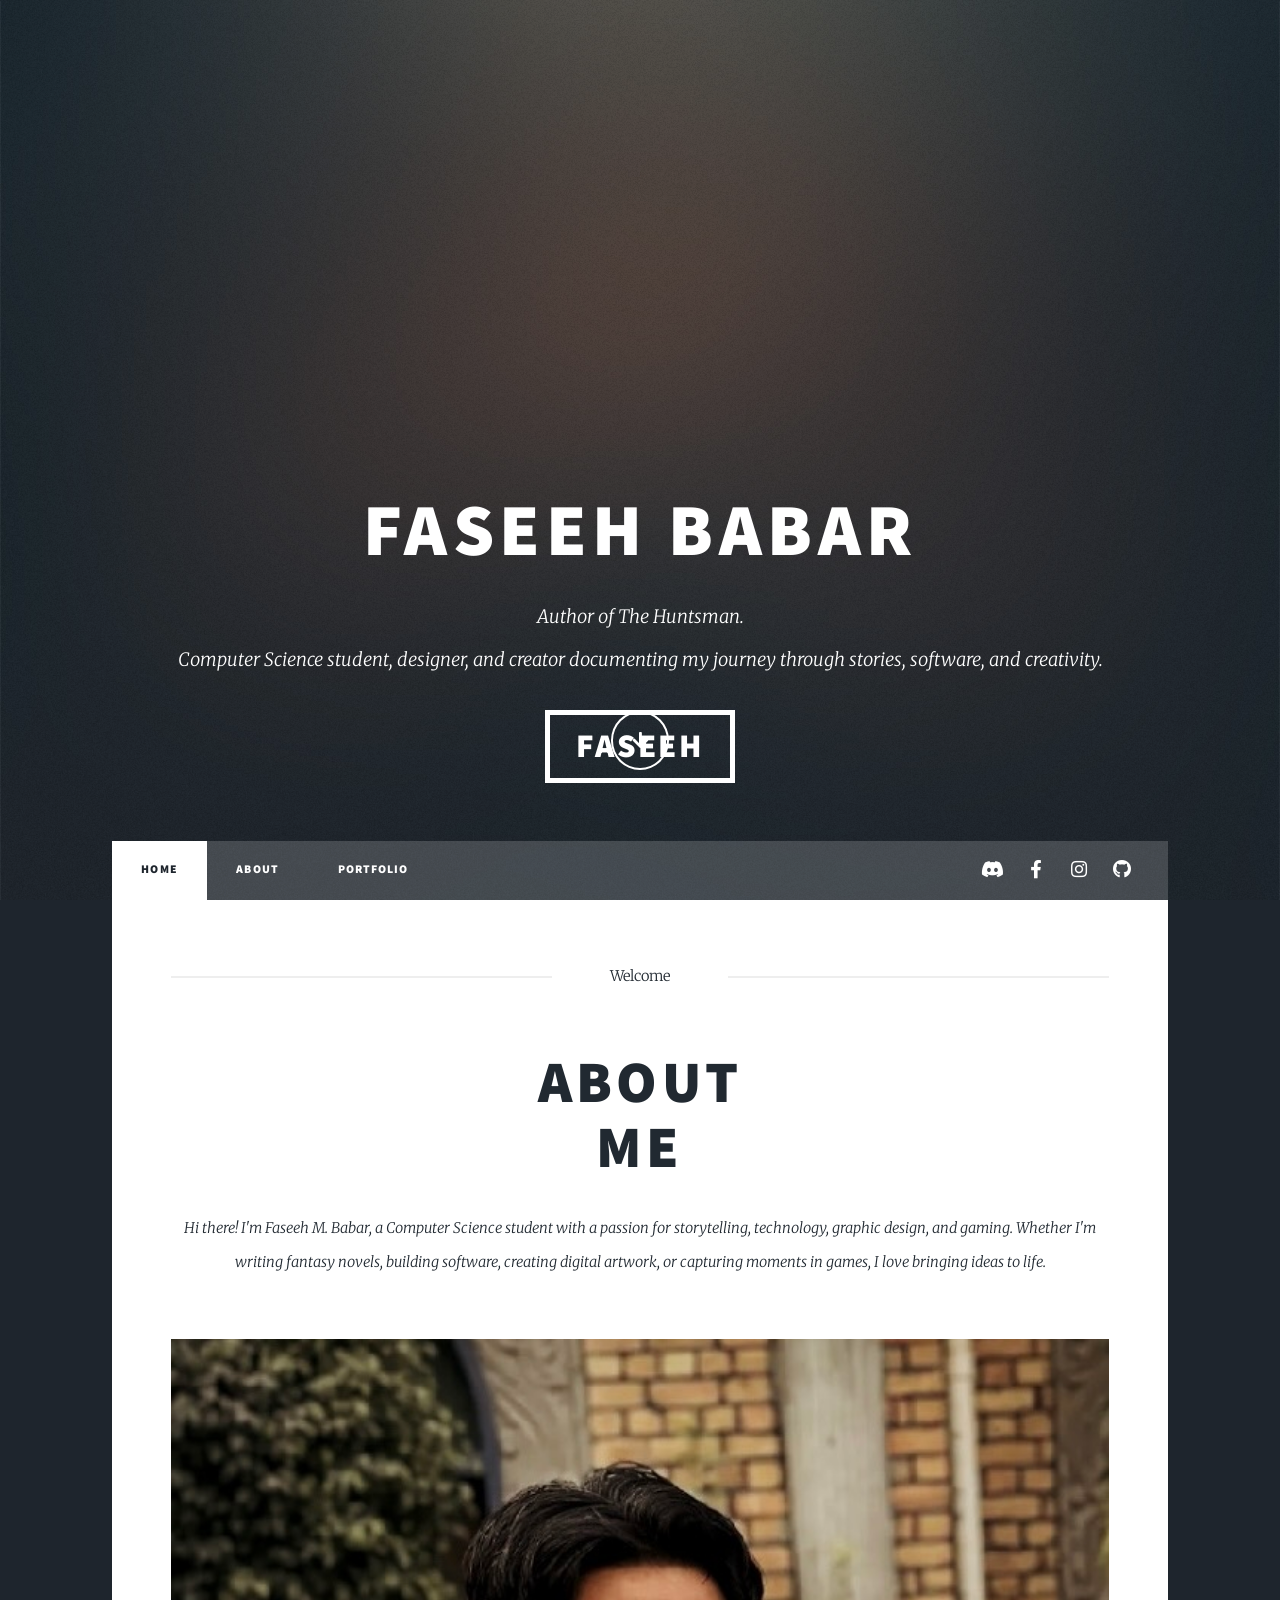
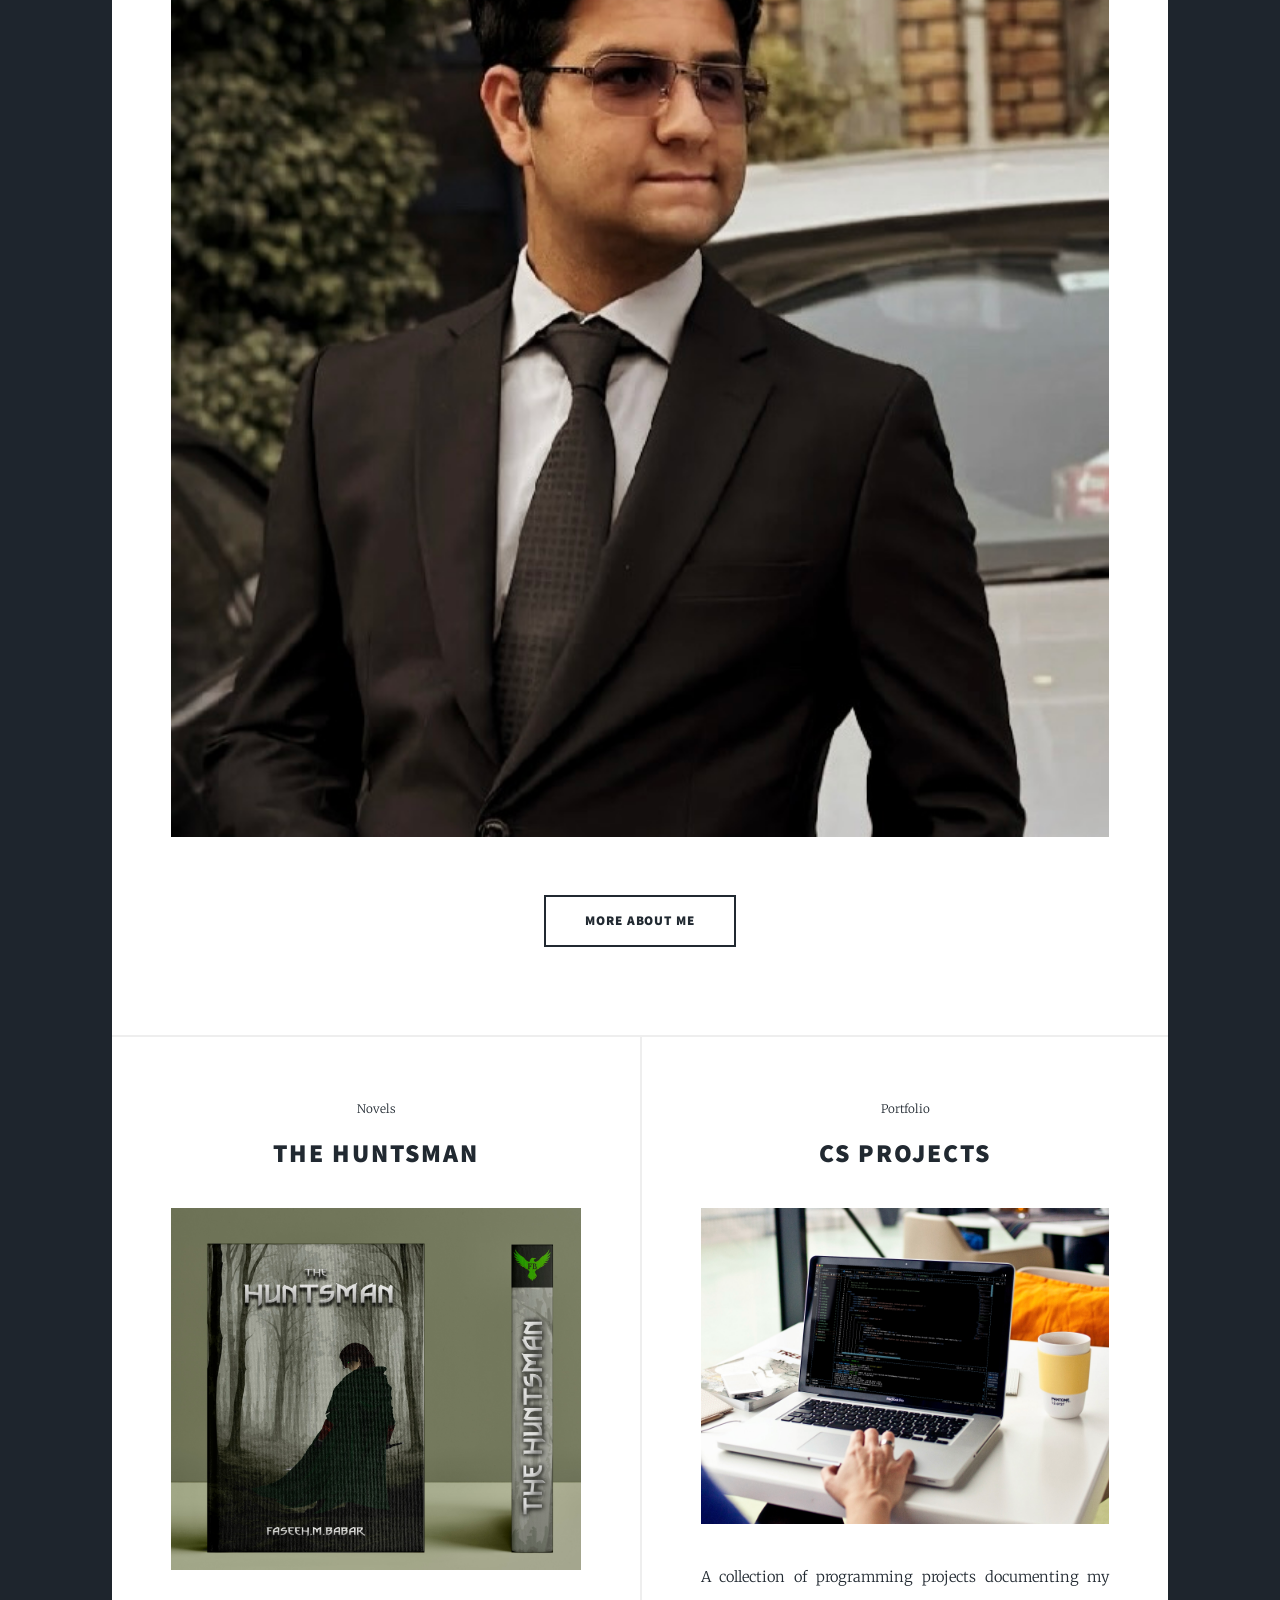
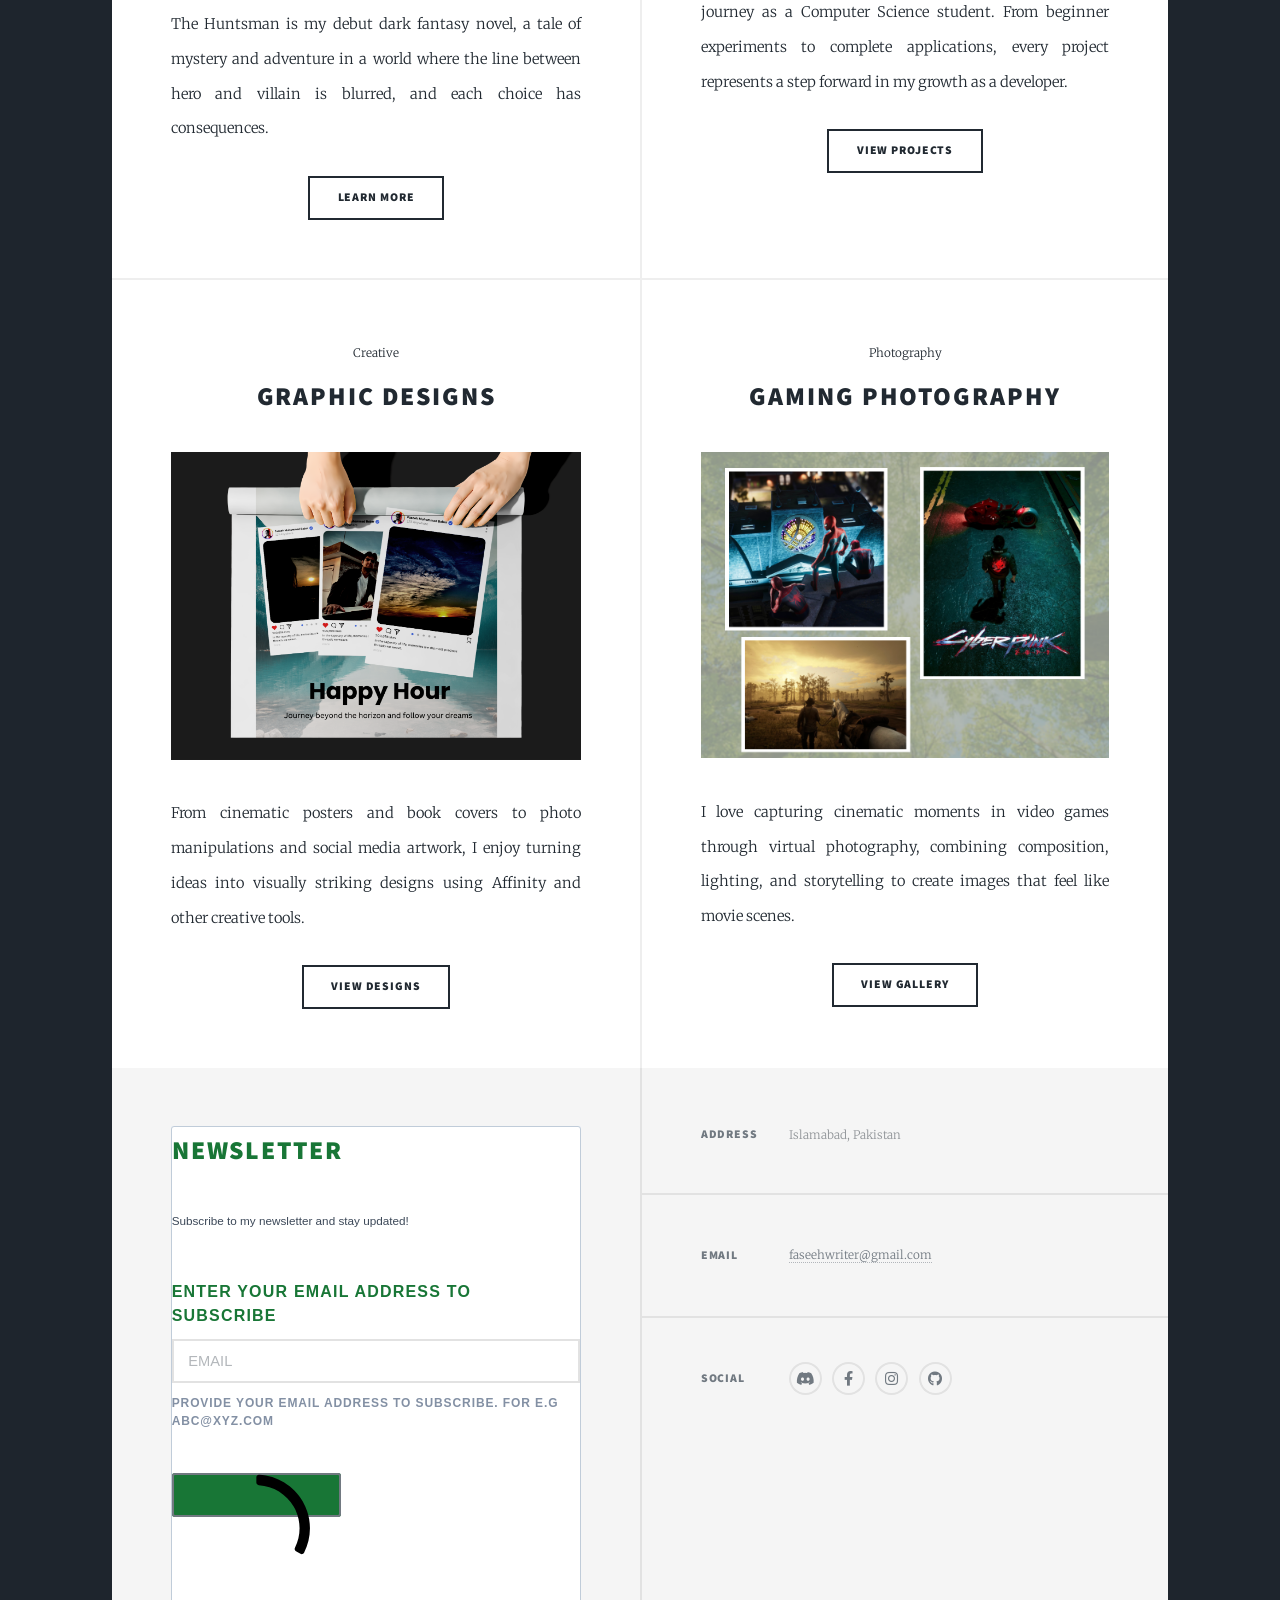
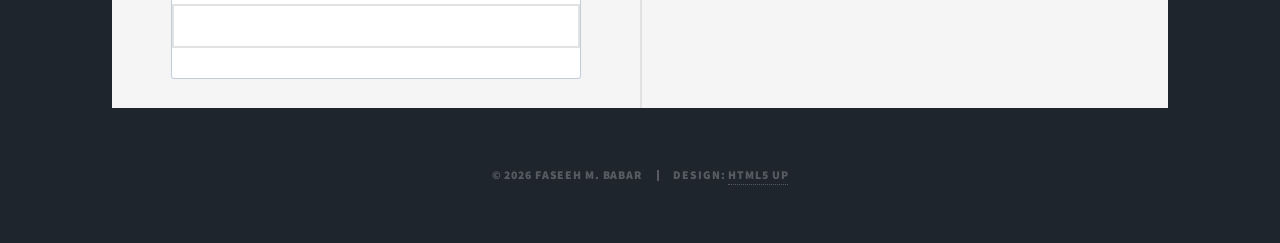
==== commit e9224d2b: "Added Newsletter Signup form and replaced the Conatct form in Homepage" ====
--- a/index.html
+++ b/index.html
@@ -15,6 +15,63 @@
 		<link rel="canonical" href="https://faseehmbabar.github.io/" />
 		<link rel="stylesheet" href="assets/css/main.css" />
 		<noscript><link rel="stylesheet" href="assets/css/noscript.css" /></noscript>
+
+		<style>
+  			@font-face {
+    			font-display: block;
+    			font-family: Roboto;
+    			src: url(https://assets.brevo.com/font/Roboto/Latin/normal/normal/7529907e9eaf8ebb5220c5f9850e3811.woff2) format("woff2"), url(https://assets.brevo.com/font/Roboto/Latin/normal/normal/25c678feafdc175a70922a116c9be3e7.woff) format("woff")
+  			}
+
+  			@font-face {
+    			font-display: fallback;
+   				font-family: Roboto;
+    			font-weight: 600;
+    			src: url(https://assets.brevo.com/font/Roboto/Latin/medium/normal/6e9caeeafb1f3491be3e32744bc30440.woff2) format("woff2"), url(https://assets.brevo.com/font/Roboto/Latin/medium/normal/71501f0d8d5aa95960f6475d5487d4c2.woff) format("woff")
+  			}
+
+  			@font-face {
+    			font-display: fallback;
+    			font-family: Roboto;
+    			font-weight: 700;
+    			src: url(https://assets.brevo.com/font/Roboto/Latin/bold/normal/3ef7cf158f310cf752d5ad08cd0e7e60.woff2) format("woff2"), url(https://assets.brevo.com/font/Roboto/Latin/bold/normal/ece3a1d82f18b60bcce0211725c476aa.woff) format("woff")
+  			}
+
+  			:where(.sib-form-message-panel) {
+    			display: none;
+  			}
+
+  			:where(.sib-form-message-panel .sib-notification__icon) {
+    			width: 20px;
+    			height: 20px;
+  			}
+
+
+  			#sib-container input:-ms-input-placeholder {
+    			font-family: Helvetica, sans-serif;
+    			text-align: left;
+    			color: #c0ccda;
+  			}
+
+  			#sib-container input::placeholder {
+    			font-family: Helvetica, sans-serif;
+    			text-align: left;
+    			color: #c0ccda;
+  			}
+
+  			#sib-container textarea::placeholder {
+    			font-family: Helvetica, sans-serif;
+    			text-align: left;
+    			color: #c0ccda;
+  			}
+
+
+  			#sib-container a {
+    			text-decoration: underline;
+    			color: #2BB2FC;
+  			}
+		</style>
+		<link rel="stylesheet" href="https://sibforms.com/forms/end-form/build/sib-styles.css">
 	</head>
 	<body class="is-preload">
 
@@ -144,25 +201,60 @@
 				<!-- Footer -->
 					<footer id="footer">
 						<section>
-							<form method="post" action="#">
-								<div class="fields">
-									<div class="field">
-										<label for="name">Name</label>
-										<input type="text" name="name" id="name" />
+							<div class="sib-form" style="text-align: center;
+									background-color: #EFF2F7;">
+								<div id="sib-form-container" class="sib-form-container">
+									<div id="error-message" class="sib-form-message-panel" style="font-family: Helvetica, sans-serif; font-size: 16px; text-align: left; color: #661d1d; background-color: #ffeded; border-color: #ff4949; border-radius: 3px; max-width: 540px;">
+										<div class="sib-form-message-panel__text sib-form-message-panel__text--center">
+											<svg viewBox="0 0 512 512" class="sib-icon sib-notification__icon"><path d="M256 40c118.621 0 216 96.075 216 216 0 119.291-96.61 216-216 216-119.244 0-216-96.562-216-216 0-119.203 96.602-216 216-216m0-32C119.043 8 8 119.083 8 256c0 136.997 111.043 248 248 248s248-111.003 248-248C504 119.083 392.957 8 256 8zm-11.49 120h22.979c6.823 0 12.274 5.682 11.99 12.5l-7 168c-.268 6.428-5.556 11.5-11.99 11.5h-8.979c-6.433 0-11.722-5.073-11.99-11.5l-7-168c-.283-6.818 5.167-12.5 11.99-12.5zM256 340c-15.464 0-28 12.536-28 28s12.536 28 28 28 28-12.536 28-28-12.536-28-28-28z" /></svg>
+											<span class="sib-form-message-panel__inner-text">Your subscription could not be saved. Please try again.</span>
+										</div>
 									</div>
-									<div class="field">
-										<label for="email">Email</label>
-										<input type="text" name="email" id="email" />
+									<div id="success-message" class="sib-form-message-panel" style="font-family: Helvetica, sans-serif; font-size: 16px; text-align: left; color: #085229; background-color: #e7faf0; border-color: #13ce66; border-radius: 3px; max-width: 540px;">
+										<div class="sib-form-message-panel__text sib-form-message-panel__text--center">
+											<svg viewBox="0 0 512 512" class="sib-icon sib-notification__icon"><path d="M256 8C119.033 8 8 119.033 8 256s111.033 248 248 248 248-111.003 248-248S392.967 8 256 8 256 8zm0 464c-118.664 0-216-96.055-216-216 0-118.663 96.055-216 216-216 118.664 0 216 96.055 216 216 0 118.663-96.055 216-216 216zm141.63-274.961L217.15 376.071c-4.705 4.667-12.303 4.637-16.97-.068l-85.878-86.572c-4.667-4.705-4.637-12.5.068-16.97l8.52-8.451c4.705-4.667 12.303-4.637 16.97.068l68.976 69.533 163.441-162.13c4.705-4.667 12.303-4.637 16.97.068l8.451 8.52c4.668 4.705 4.637 12.5-.068 16.97z" /></svg>
+											<span class="sib-form-message-panel__inner-text">Your subscription has been successful!!!</span>
+										</div>
 									</div>
-									<div class="field">
-										<label for="message">Message</label>
-										<textarea name="message" id="message" rows="3"></textarea>
+									<div id="sib-container" class="sib-container--large sib-container--vertical" style="max-width: 540px; text-align: center; background-color: rgba(255,255,255,1); border: 1px solid #C0CCD9; border-radius: 3px; direction: ltr;">
+										<form id="sib-form" method="POST" action="https://2d6f6f55.sibforms.com/serve/[base64]" data-type="subscription">
+											<div style="padding: 8px 0;">
+												<div class="sib-form-block" style="font-family: Helvetica, sans-serif; font-size: 32px; font-weight: 700; text-align: left; color: #187636;">
+													<h2 style="color: #187636 !important;">Newsletter</h2>
+												</div>
+											</div>
+											<div style="padding: 8px 0;">
+												<div class="sib-form-block" style="font-family: Helvetica, sans-serif; font-size: 16px; text-align: left; color: #3C4858;">
+													<div class="sib-text-form-block"><p>Subscribe to my newsletter and stay updated!</p></div>
+												</div>
+											</div>
+											<div style="padding: 8px 0;">
+												<div class="sib-input sib-form-block">
+													<div class="form__entry entry_block">
+														<div class="form__label-row">
+															<label class="entry__label" style="font-family: Helvetica, sans-serif; font-size: 16px; font-weight: 700; text-align: left; color: #187636;" for="EMAIL" data-required="*">Enter your email address to subscribe</label>
+															<div class="entry__field"><input class="input" type="text" id="EMAIL" name="EMAIL" autocomplete="off" value="" placeholder="EMAIL" data-required="true" required /></div>
+														</div>
+														<label class="entry__error entry__error--primary" style="font-family: Helvetica, sans-serif; font-size: 16px; text-align: left; color: #661d1d; background-color: #ffeded; border-color: #ff4949; border-radius: 3px;"></label>
+														<label class="entry__specification" style="font-family: Helvetica, sans-serif; font-size: 12px; text-align: left; color: #8390A4;">Provide your email address to subscribe. For e.g abc@xyz.com</label>
+													</div>
+												</div>
+											</div>
+											<div style="padding: 8px 0;"><div class="g-recaptcha-v3" data-sitekey="6LcJTZYtAAAAACTpxKKW1OqyfMGdcH_2gLSbuCvX" style="display: none"></div></div>
+											<div style="padding: 8px 0;">
+												<div class="sib-form-block" style="text-align: left;">
+													<button class="sib-form-block__button sib-form-block__button-with-loader" style="font-family: Helvetica, sans-serif; font-size: 16px; font-weight: 700; text-align: left; color: #FFFFFF !important; background-color: #187636; border-width: 0; border-radius: 3px;" form="sib-form" type="submit">
+														<svg class="icon clickable__icon progress-indicator__icon sib-hide-loader-icon" viewBox="0 0 512 512"><path d="M460.116 373.846l-20.823-12.022c-5.541-3.199-7.54-10.159-4.663-15.874 30.137-59.886 28.343-131.652-5.386-189.946-33.641-58.394-94.896-95.833-161.827-99.676C261.028 55.961 256 50.751 256 44.352V20.309c0-6.904 5.808-12.337 12.703-11.982 83.556 4.306 160.163 50.864 202.11 123.677 42.063 72.696 44.079 162.316 6.031 236.832-3.14 6.148-10.75 8.461-16.728 5.01z" /></svg>
+														SUBSCRIBE
+													</button>
+												</div>
+											</div>
+											<input type="text" name="email_address_check" value="" class="input--hidden" />
+											<input type="hidden" name="locale" value="en" />
+										</form>
 									</div>
 								</div>
-								<ul class="actions">
-									<li><input type="submit" value="Send Message" /></li>
-								</ul>
-							</form>
+							</div>
 						</section>
 						<section class="split contact">
 							<section class="alt">
@@ -201,5 +293,26 @@
 			<script src="assets/js/util.js"></script>
 			<script src="assets/js/main.js"></script>
 
+			<script>
+  				window.REQUIRED_CODE_ERROR_MESSAGE = 'Please choose a country code';
+  				window.LOCALE = 'en';
+  				window.EMAIL_INVALID_MESSAGE = window.SMS_INVALID_MESSAGE = "The information provided is invalid. Please review the field format and try again.";
+  				window.REQUIRED_ERROR_MESSAGE = "This field cannot be left blank. ";
+  				window.GENERIC_INVALID_MESSAGE = "The information provided is invalid. Please review the field format and try again.";
+  				window.INVALID_NUMBER = "The information provided is invalid. Please review the field format and try again.";
+  				window.INVALID_DATE = "Please enter a valid date";
+  				window.REQUIRED_MULTISELECT_MESSAGE = 'Please select at least 1 option';
+  				window.translation = {
+    				common: {
+      					selectedList: '{quantity} list selected',
+      					selectedLists: '{quantity} lists selected',
+      					selectedOption: '{quantity} selected',
+      					selectedOptions: '{quantity} selected',
+    				}
+  				};
+  				var AUTOHIDE = Boolean(1);
+			</script>
+			<script defer src="https://sibforms.com/forms/end-form/build/main.js"></script>
+			<script src="https://www.google.com/recaptcha/api.js?render=6LcJTZYtAAAAACTpxKKW1OqyfMGdcH_2gLSbuCvX&hl=en" async defer></script>
 	</body>
 </html>
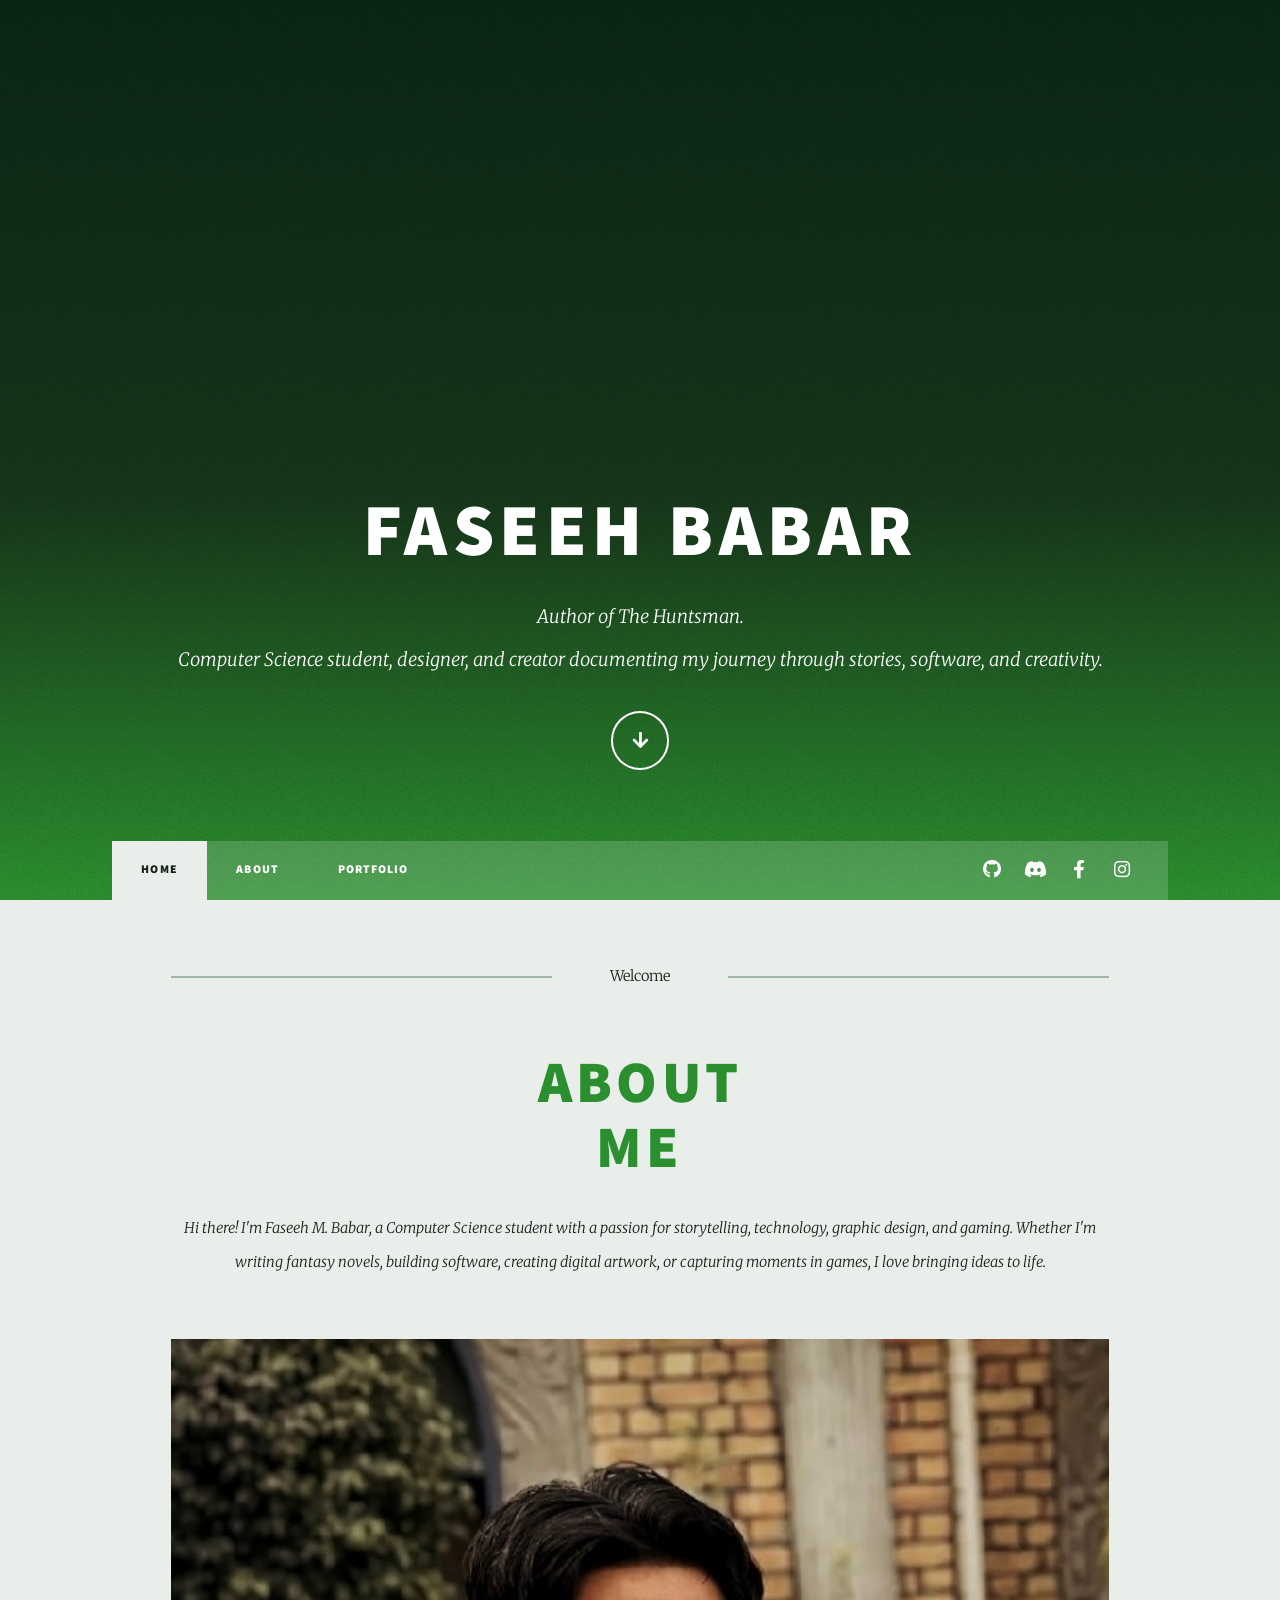
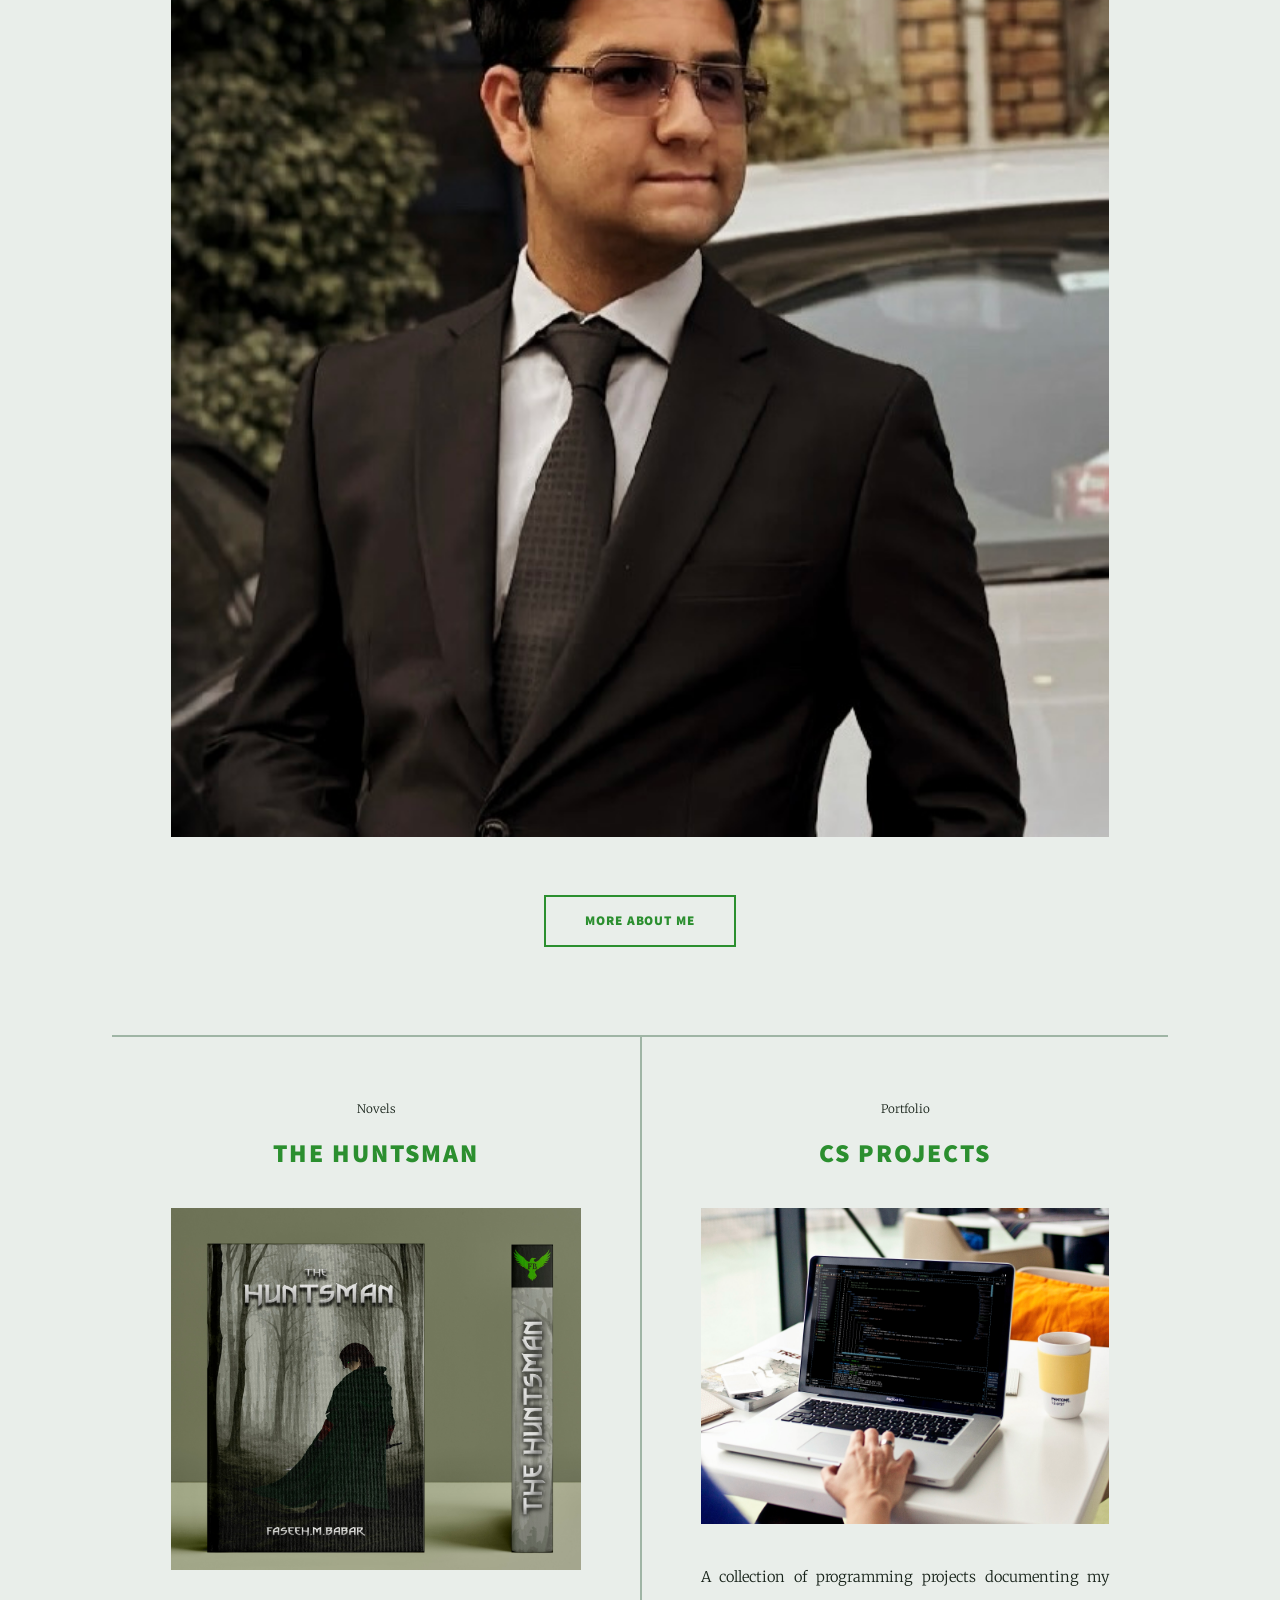
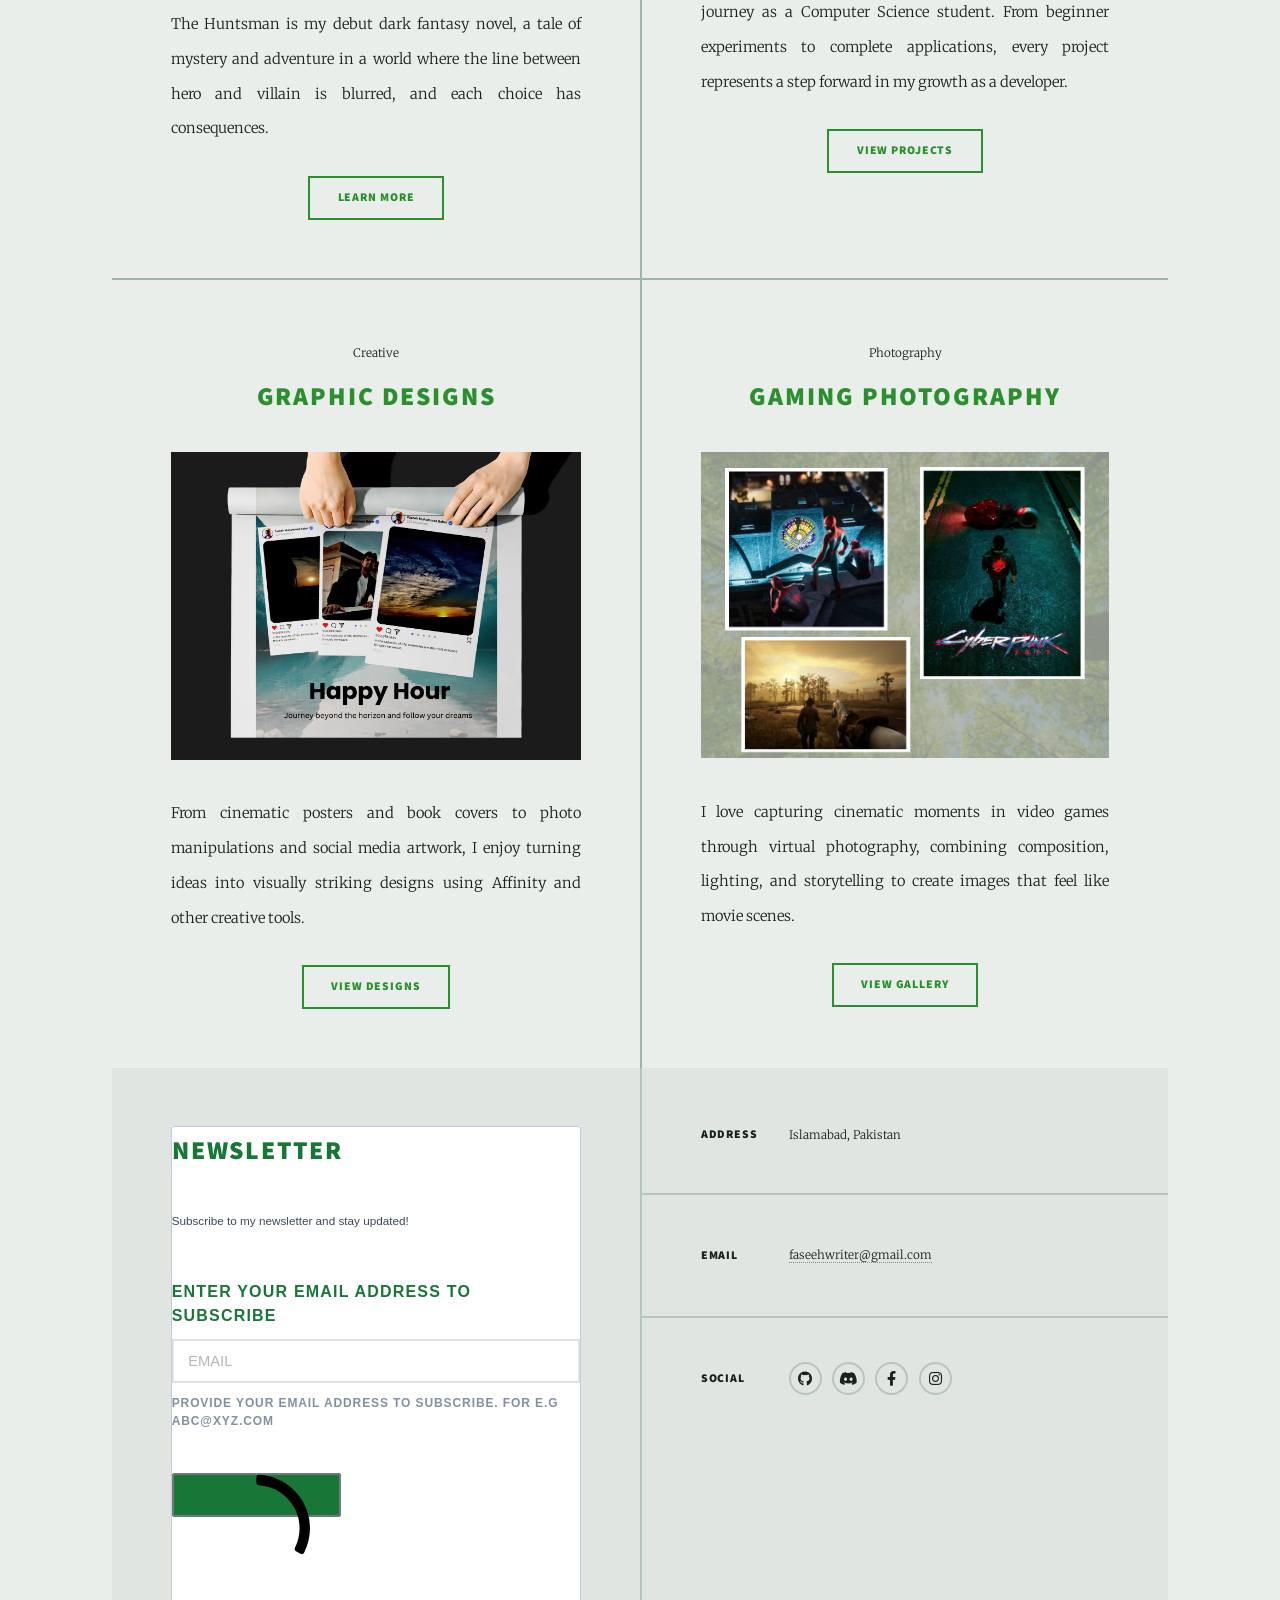
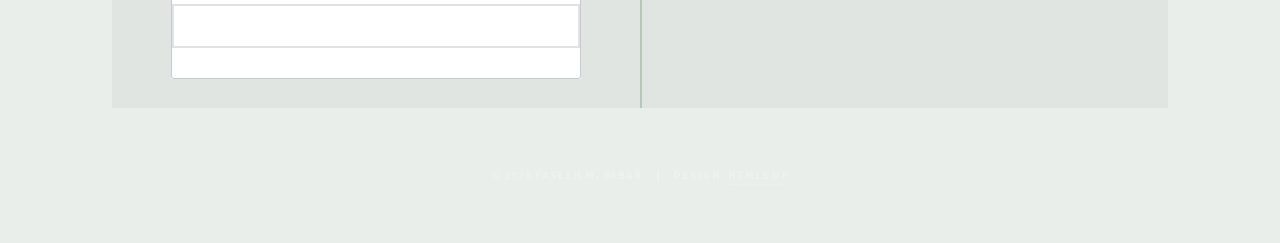
==== commit 195f81aa: "Changed the placement of GitHub icon in Homepage" ====
--- a/index.html
+++ b/index.html
@@ -101,10 +101,11 @@
 							<li><a href="portfolio.html">Portfolio</a></li>
 						</ul>
 						<ul class="icons">
+							<li><a href="https://github.com/faseehmbabar" class="icon brands fa-github"><span class="label">GitHub</span></a></li>
 							<li><a href="https://discordapp.com/users/881889979343700059" class="icon brands fa-discord"><span class="label">Discord</span></a></li>
 							<li><a href="https://facebook.com/faseeh.m.babar" class="icon brands fa-facebook-f"><span class="label">Facebook</span></a></li>
 							<li><a href="https://instagram.com/faseeh.m.babar" class="icon brands fa-instagram"><span class="label">Instagram</span></a></li>
-							<li><a href="https://github.com/faseehmbabar" class="icon brands fa-github"><span class="label">GitHub</span></a></li>
+							
 						</ul>
 					</nav>
 
@@ -268,10 +269,11 @@
 							<section>
 								<h3>Social</h3>
 								<ul class="icons alt">
+									<li><a href="https://github.com/faseehmbabar" class="icon brands alt fa-github"><span class="label">GitHub</span></a></li>
 									<li><a href="https://discordapp.com/users/881889979343700059" class="icon brands alt fa-discord"><span class="label">Discord</span></a></li>
 									<li><a href="https://facebook.com/faseeh.m.babar" class="icon brands alt fa-facebook-f"><span class="label">Facebook</span></a></li>
 									<li><a href="https://instagram.com/faseeh.m.babar" class="icon brands alt fa-instagram"><span class="label">Instagram</span></a></li>
-									<li><a href="https://github.com/faseehmbabar" class="icon brands alt fa-github"><span class="label">GitHub</span></a></li>
+									
 								</ul>
 							</section>
 						</section>
--- a/assets/css/main.css
+++ b/assets/css/main.css
@@ -298,7 +298,7 @@
 
 		a:hover {
 			border-bottom-color: transparent;
-			color: #18bfef !important;
+			color: #2ed933 !important;
 		}
 
 	strong, b {
@@ -2215,8 +2215,8 @@
 		input[type="button"]:hover,
 		button:hover,
 		.button:hover {
-			box-shadow: inset 0 0 0 2px #18bfef;
-			color: #18bfef !important;
+			box-shadow: inset 0 0 0 2px #2ed933;
+			color: #2ed933 !important;
 		}
 
 		input[type="submit"].primary,
@@ -2234,7 +2234,7 @@
 			input[type="button"].primary:hover,
 			button.primary:hover,
 			.button.primary:hover {
-				background-color: #18bfef;
+				background-color: #2ed933;
 			}
 
 /* Form */
@@ -2491,7 +2491,7 @@
 		input[type="email"]:focus,
 		select:focus,
 		textarea:focus {
-			border-color: #18bfef;
+			border-color: #2ed933;
 		}
 
 	select {
@@ -2526,7 +2526,7 @@
 
 	input[type="checkbox"]:focus + label:before,
 	input[type="radio"]:focus + label:before {
-		border-color: #18bfef;
+		border-color: #2ed933;
 	}
 
 	::-webkit-input-placeholder {
@@ -2890,7 +2890,7 @@
 	}
 
 	ul.icons li a.icon:hover:before {
-		color: #18bfef;
+		color: #2ed933;
 	}
 
 	ul.icons.alt li .icon:before {
@@ -2898,7 +2898,7 @@
 	}
 
 	ul.icons.alt li a.icon:hover:before {
-		box-shadow: inset 0 0 0 2px #18bfef;
+		box-shadow: inset 0 0 0 2px #2ed933;
 	}
 
 /* Section/Article */
@@ -3197,14 +3197,14 @@
 	}
 
 		.pagination a:hover {
-			color: #18bfef !important;
-			border-color: #18bfef;
+			color: #2ed933 !important;
+			border-color: #2ed933;
 			z-index: 1;
 		}
 
 			.pagination a:hover + a,
 			.pagination a:hover + span {
-				border-left-color: #18bfef;
+				border-left-color: #2ed933;
 			}
 
 		.pagination a.active {
@@ -3324,7 +3324,7 @@
 
 			#intro a:hover {
 				border-bottom-color: transparent;
-				color: #18bfef !important;
+				color: #2ed933 !important;
 			}
 
 		#intro strong, #intro b {
@@ -3363,8 +3363,8 @@
 			#intro input[type="button"]:hover,
 			#intro button:hover,
 			#intro .button:hover {
-				box-shadow: inset 0 0 0 2px #18bfef;
-				color: #18bfef !important;
+				box-shadow: inset 0 0 0 2px #2ed933;
+				color: #2ed933 !important;
 			}
 
 			#intro input[type="submit"].primary,
@@ -3382,7 +3382,7 @@
 				#intro input[type="button"].primary:hover,
 				#intro button.primary:hover,
 				#intro .button.primary:hover {
-					background-color: #18bfef;
+					background-color: #2ed933;
 				}
 
 		#intro h1 {
@@ -3533,7 +3533,7 @@
 
 			#header a:hover {
 				border-bottom-color: transparent;
-				color: #18bfef !important;
+				color: #2ed933 !important;
 			}
 
 		#header strong, #header b {
@@ -3577,8 +3577,8 @@
 		}
 
 			#header .logo:hover {
-				border-color: #18bfef !important;
-				color: #18bfef !important;
+				border-color: #2ed933 !important;
+				color: #2ed933 !important;
 			}
 
 		@media screen and (max-width: 980px) {
@@ -3632,7 +3632,7 @@
 		}
 
 		#nav ul.icons li a.icon:hover:before {
-			color: #18bfef;
+			color: #2ed933;
 		}
 
 		#nav ul.icons.alt li .icon:before {
@@ -3640,7 +3640,7 @@
 		}
 
 		#nav ul.icons.alt li a.icon:hover:before {
-			box-shadow: inset 0 0 0 2px #18bfef;
+			box-shadow: inset 0 0 0 2px #2ed933;
 		}
 
 		#nav input, #nav select, #nav textarea {
@@ -3654,7 +3654,7 @@
 
 			#nav a:hover {
 				border-bottom-color: transparent;
-				color: #18bfef !important;
+				color: #2ed933 !important;
 			}
 
 		#nav strong, #nav b {
@@ -3730,7 +3730,7 @@
 					}
 
 						#nav ul.links li.active a:hover {
-							color: #18bfef !important;
+							color: #2ed933 !important;
 						}
 
 		#nav ul.icons {
@@ -3974,7 +3974,7 @@
 
 			#footer a:hover {
 				border-bottom-color: transparent;
-				color: #18bfef !important;
+				color: #2ed933 !important;
 			}
 
 		#footer strong, #footer b {
@@ -4017,8 +4017,8 @@
 			#footer input[type="button"]:hover,
 			#footer button:hover,
 			#footer .button:hover {
-				box-shadow: inset 0 0 0 2px #18bfef;
-				color: #18bfef !important;
+				box-shadow: inset 0 0 0 2px #2ed933;
+				color: #2ed933 !important;
 			}
 
 			#footer input[type="submit"].primary,
@@ -4036,7 +4036,7 @@
 				#footer input[type="button"].primary:hover,
 				#footer button.primary:hover,
 				#footer .button.primary:hover {
-					background-color: #18bfef;
+					background-color: #2ed933;
 				}
 
 		#footer label {
@@ -4056,7 +4056,7 @@
 			#footer input[type="email"]:focus,
 			#footer select:focus,
 			#footer textarea:focus {
-				border-color: #18bfef;
+				border-color: #2ed933;
 			}
 
 		#footer select {
@@ -4091,7 +4091,7 @@
 
 		#footer input[type="checkbox"]:focus + label:before,
 		#footer input[type="radio"]:focus + label:before {
-			border-color: #18bfef;
+			border-color: #2ed933;
 		}
 
 		#footer ::-webkit-input-placeholder {
@@ -4119,7 +4119,7 @@
 		}
 
 		#footer ul.icons li a.icon:hover:before {
-			color: #18bfef;
+			color: #2ed933;
 		}
 
 		#footer ul.icons.alt li .icon:before {
@@ -4127,7 +4127,7 @@
 		}
 
 		#footer ul.icons.alt li a.icon:hover:before {
-			box-shadow: inset 0 0 0 2px #18bfef;
+			box-shadow: inset 0 0 0 2px #2ed933;
 		}
 
 		#footer header.major .date:before, #footer header.major .date:after {
@@ -4167,14 +4167,14 @@
 		}
 
 			#footer .pagination a:hover {
-				color: #18bfef !important;
-				border-color: #18bfef;
+				color: #2ed933 !important;
+				border-color: #2ed933;
 				z-index: 1;
 			}
 
 				#footer .pagination a:hover + a,
 				#footer .pagination a:hover + span {
-					border-left-color: #18bfef;
+					border-left-color: #2ed933;
 				}
 
 			#footer .pagination a.active {
@@ -4411,7 +4411,7 @@
 
 			#copyright a:hover {
 				border-bottom-color: transparent;
-				color: #18bfef !important;
+				color: #2ed933 !important;
 			}
 
 		#copyright strong, #copyright b {
@@ -4824,4 +4824,140 @@
 
     color: white;
     font-size: 1rem;
-}+}
+
+/* Site palette overrides. */
+body {
+    background-color: #e9eeea;
+    color: #172219;
+}
+
+#wrapper > .bg {
+    background-color: #17351a;
+    background-image: url("../../images/overlay.png"), linear-gradient(180deg, #0b2514 0%, #17351a 55%, #2b8f2f 100%);
+    background-size: auto, cover;
+    background-position: center, center;
+    background-repeat: repeat, no-repeat;
+}
+
+#wrapper.fade-in:before {
+    background: #17351a;
+}
+
+#main {
+    background-color: #e9eeea;
+}
+
+#footer {
+    background-color: #e1e5e2;
+    color: #172219;
+}
+
+body, input, select, textarea,
+#footer input, #footer select, #footer textarea {
+    color: #172219;
+}
+
+#main h1, #main h2, #main h3, #main h4, #main h5, #main h6 {
+    color: #2b8f2f;
+}
+
+#main a {
+    color: #2b8f2f;
+    border-bottom-color: rgba(43, 143, 47, 0.5);
+}
+
+/* Footer contact details share the Address color and become green on hover. */
+#footer h1, #footer h2, #footer h3, #footer h4, #footer h5, #footer h6,
+#footer a,
+#footer ul.icons.alt li .icon:before {
+    color: #172219;
+}
+
+#footer a {
+    border-bottom-color: rgba(23, 34, 25, 0.45);
+}
+
+#footer a:hover,
+#footer ul.icons.alt li a.icon:hover:before {
+    color: #2ed933 !important;
+    border-color: #2ed933;
+}
+
+#footer ul.icons.alt li .icon:before {
+    box-shadow: inset 0 0 0 2px #b7c6ba;
+}
+
+#footer ul.icons.alt li a.icon:hover:before {
+    box-shadow: inset 0 0 0 2px #2ed933;
+}
+
+/* Main dividers: stronger than the footer, but still a soft green-grey. */
+#main > *,
+#main > .posts > article {
+    border-color: #9fb5a5;
+}
+
+#main > * {
+    border-top-color: #9fb5a5;
+}
+
+#footer > section,
+#footer > section.split > section {
+    border-color: #b7c6ba;
+}
+
+a:hover,
+#nav ul.links li a:hover,
+#nav ul.icons li a.icon:hover:before,
+ul.icons li a.icon:hover:before {
+    color: #2ed933 !important;
+}
+
+input[type="submit"],
+input[type="reset"],
+input[type="button"],
+button,
+.button {
+    box-shadow: inset 0 0 0 2px #2b8f2f;
+    color: #2b8f2f !important;
+}
+
+input[type="submit"]:hover,
+input[type="reset"]:hover,
+input[type="button"]:hover,
+button:hover,
+.button:hover {
+    box-shadow: inset 0 0 0 2px #2ed933;
+    color: #2ed933 !important;
+}
+
+input[type="submit"].primary,
+input[type="reset"].primary,
+input[type="button"].primary,
+button.primary,
+.button.primary,
+#nav ul.links li.active a {
+    background-color: #2b8f2f;
+    border-color: #2b8f2f;
+}
+
+input:focus,
+select:focus,
+textarea:focus {
+    border-color: #2b8f2f;
+    box-shadow: 0 0 0 1px #2b8f2f;
+}
+
+/* Keep the current page tab consistent with the main-page background. */
+#nav ul.links li.active a,
+#nav ul.links li.active a:hover {
+    background-color: #e9eeea;
+    color: #172219 !important;
+}
+
+/* The two horizontal rules flanking dates such as “Welcome”. */
+#main header.major > .date:before,
+#main header.major > .date:after {
+    border-top-color: #9fb5a5;
+}
--- a/assets/css/noscript.css
+++ b/assets/css/noscript.css
@@ -9,8 +9,8 @@
 /* Wrapper */
 
 	#wrapper {
-		background-color: #212931;
-		background-image: url("../../images/overlay.png"), linear-gradient(0deg, rgba(0, 0, 0, 0.1), rgba(0, 0, 0, 0.1)), url("../../images/bg.jpg");
+		background-color: #17351a;
+		background-image: url("../../images/overlay.png"), linear-gradient(135deg, #0b2514 0%, #17351a 55%, #2b8f2f 100%);
 		background-size: auto,								auto,														100% auto;
 		background-position: center,								center,														top center;
 		background-repeat: repeat,								no-repeat,													no-repeat;
@@ -33,4 +33,4 @@
 			-ms-transform: none;
 			transform: none;
 			opacity: 1;
-		}+		}
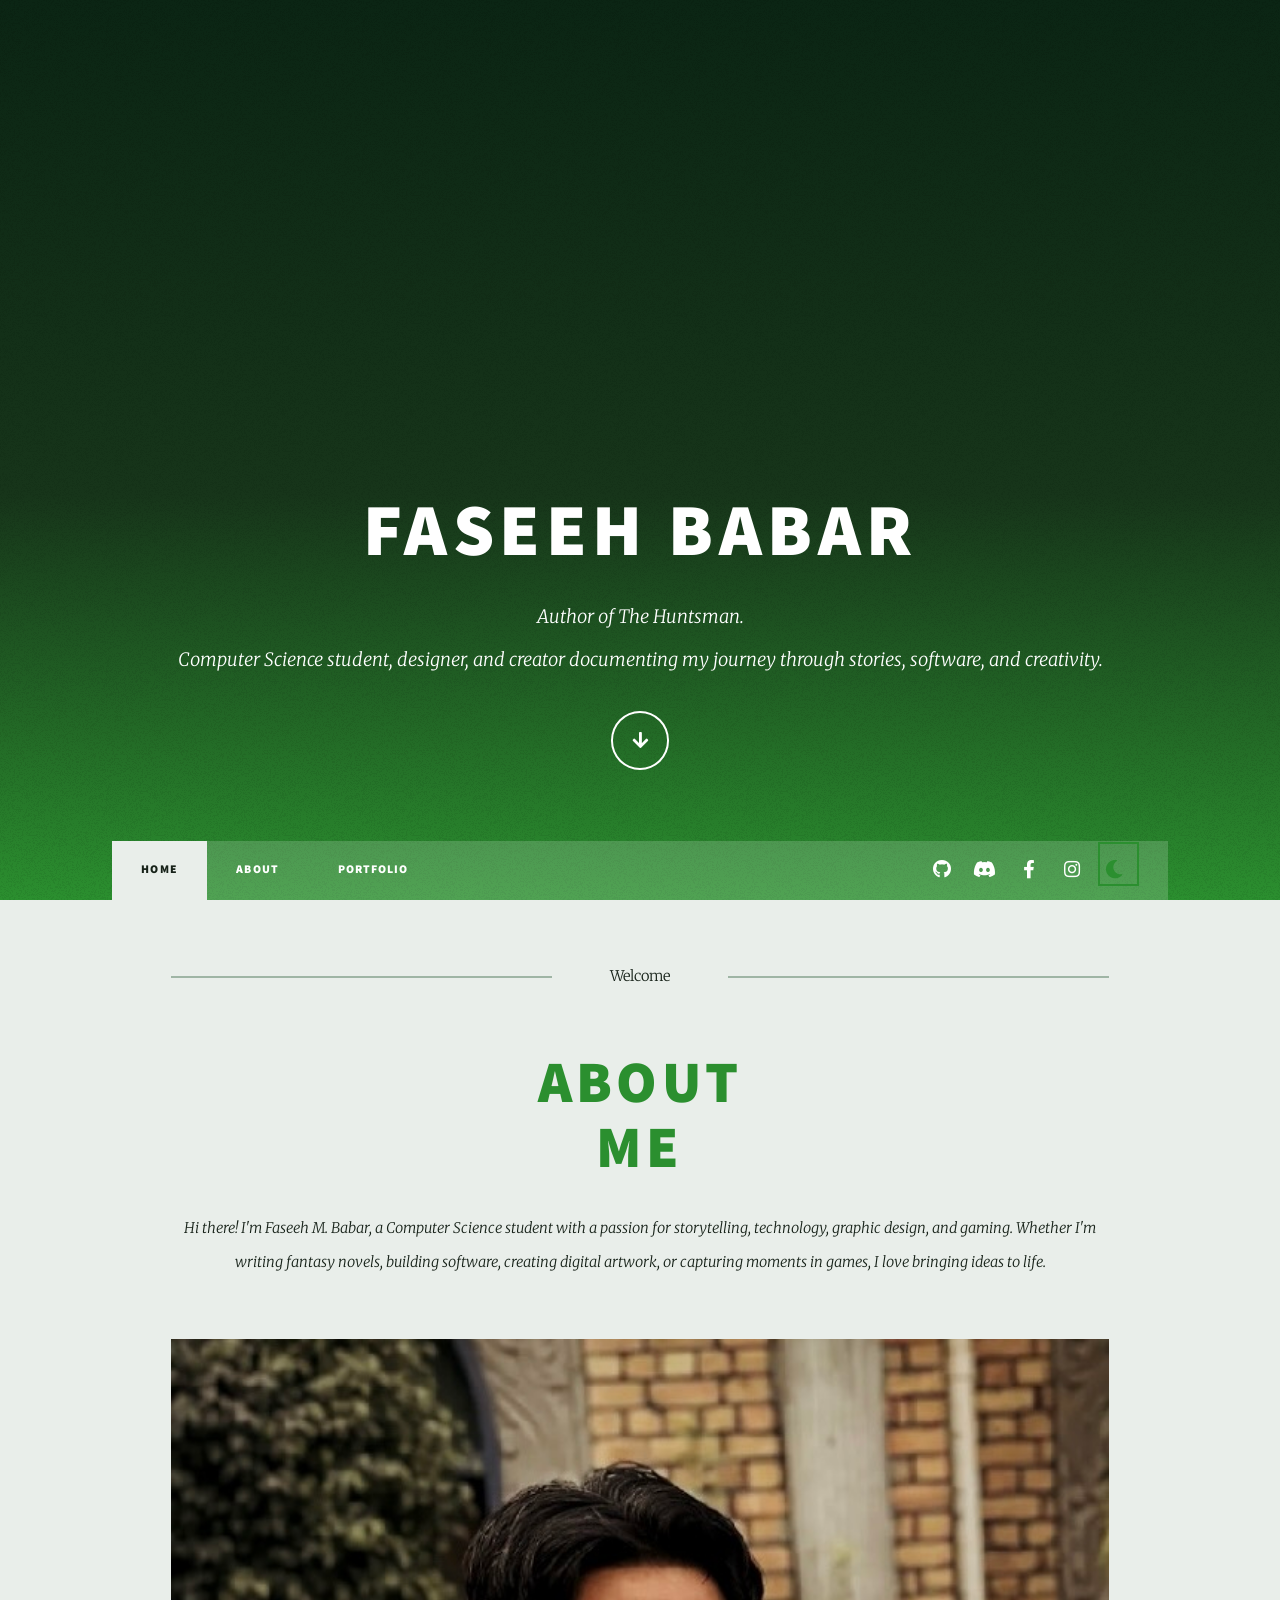
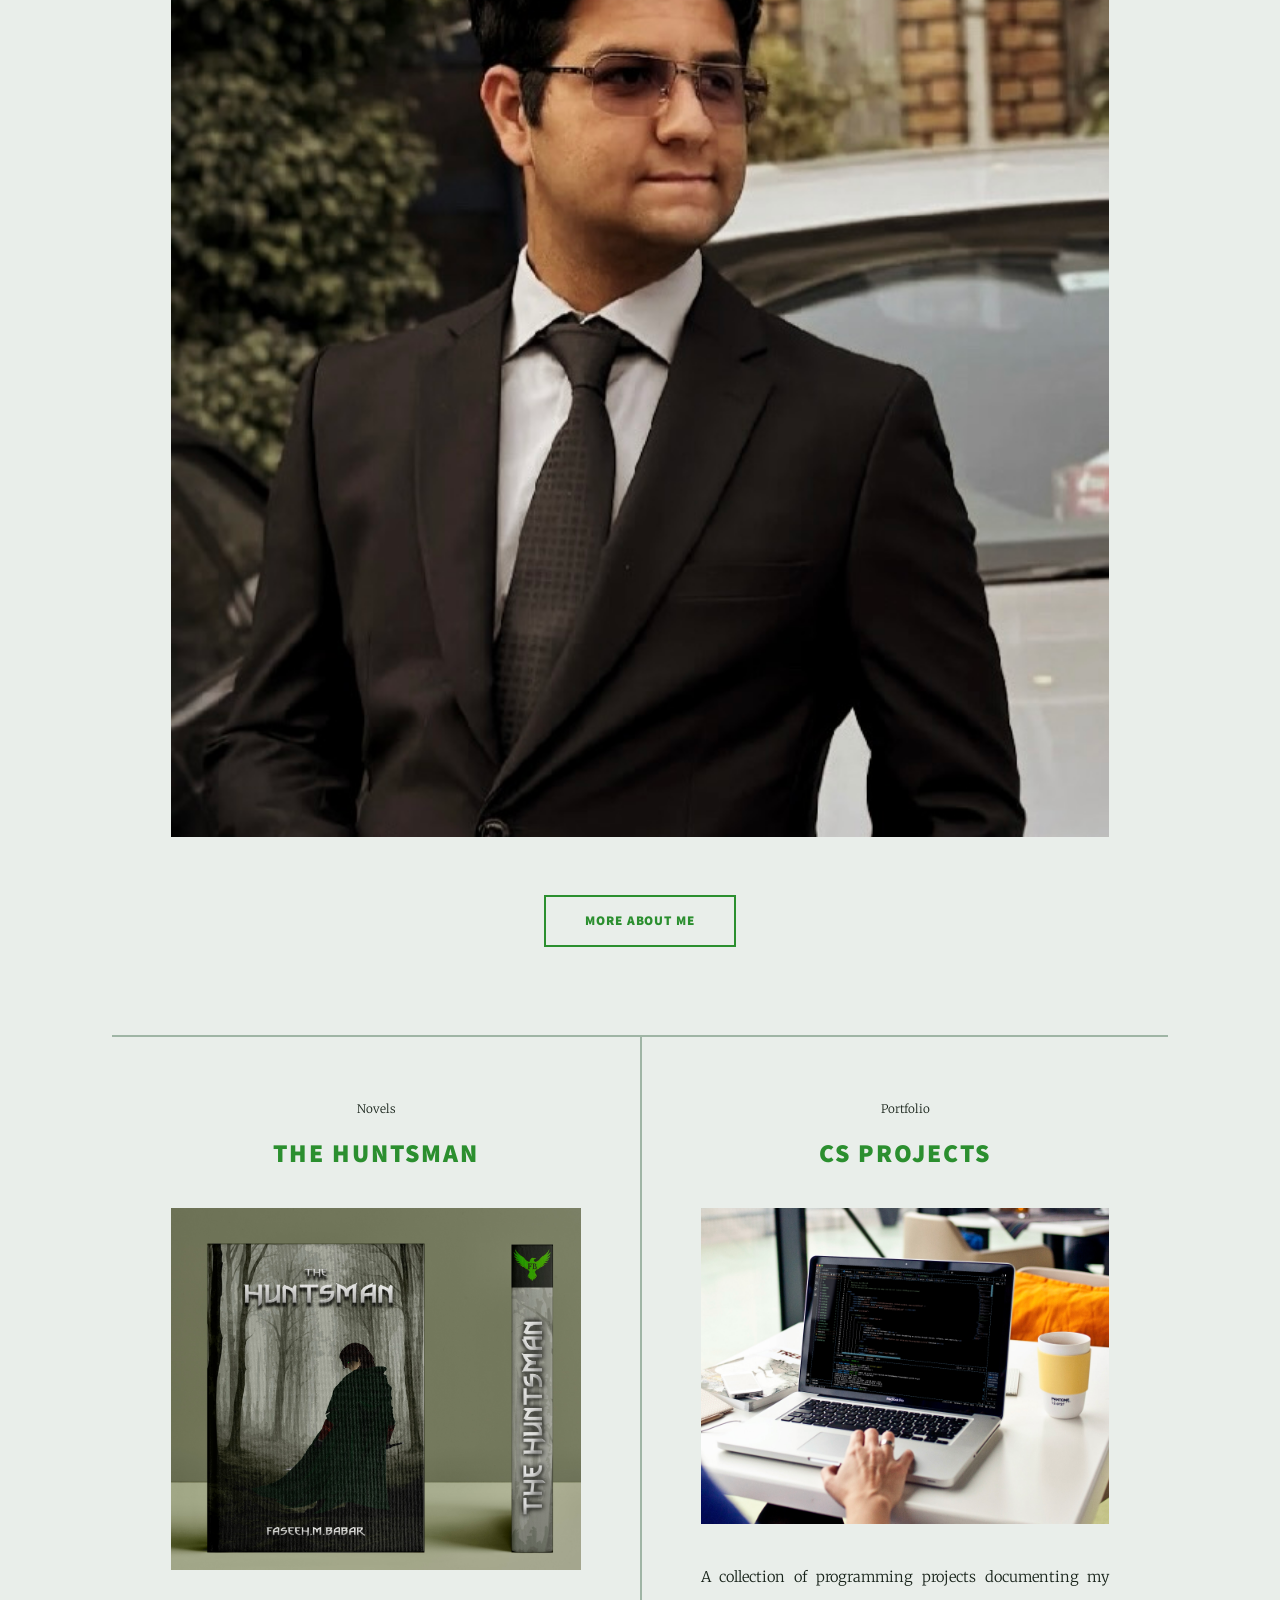
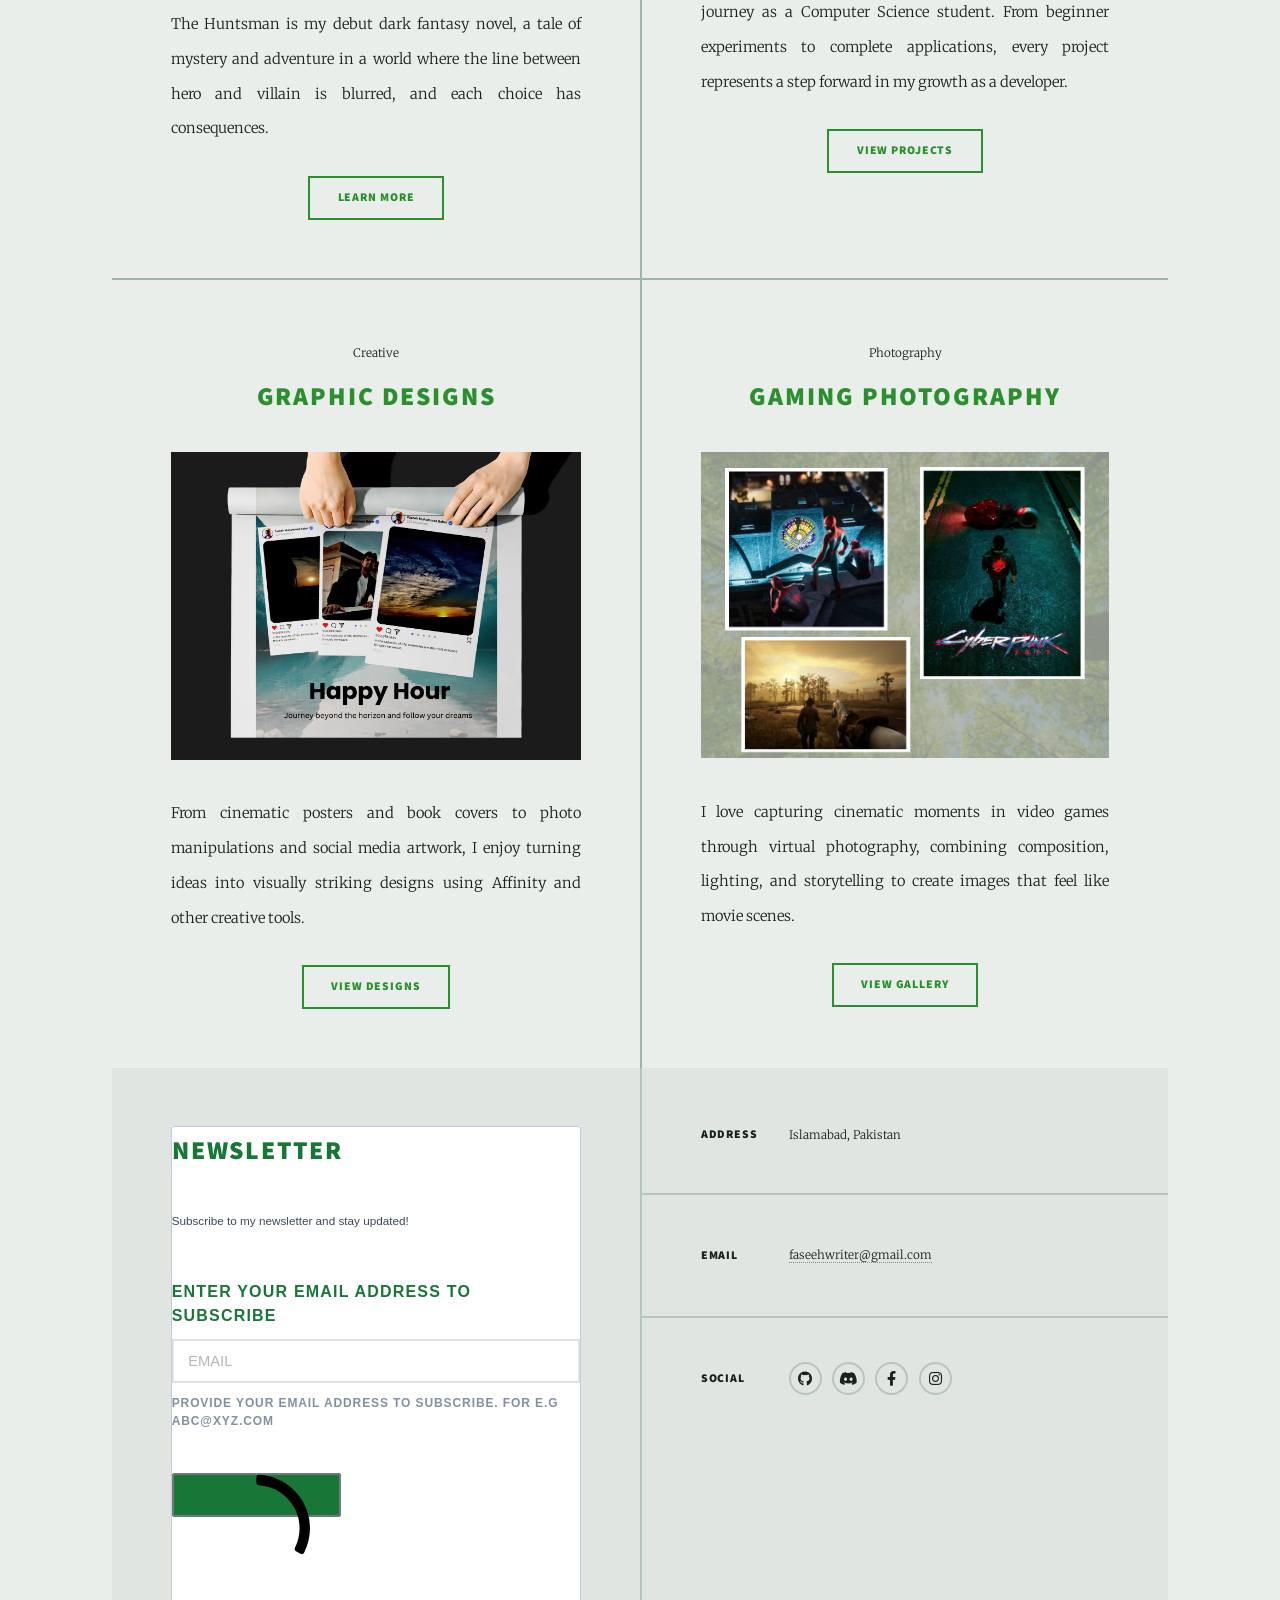
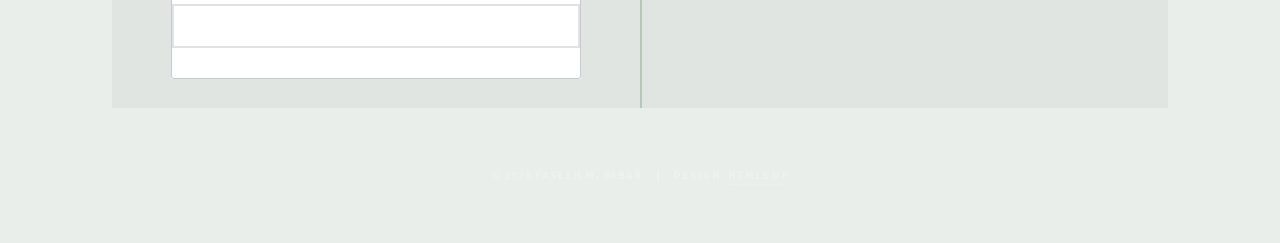
==== commit 120d6382: "Created Dark Mode Toggle to the entire site" ====
--- a/index.html
+++ b/index.html
@@ -6,6 +6,15 @@
 -->
 <html>
 	<head>
+		<script>
+		(function() {
+			try {
+				var stored = localStorage.getItem('theme');
+				var theme = stored | | (window.matchMedia('(prefers-color-scheme: dark)').matches ? 'dark' : 'light');
+				document.documentElement.setAttribute('data-theme', theme);
+			} catch (e) {}
+		})();
+		</script>
 		<title>Faseeh Babar - Author, Writer &amp; Creator</title>
 		<meta charset="utf-8" />
 		<meta name="viewport" content="width=device-width, initial-scale=1" />
@@ -15,6 +24,7 @@
 		<link rel="canonical" href="https://faseehmbabar.github.io/" />
 		<link rel="stylesheet" href="assets/css/main.css" />
 		<noscript><link rel="stylesheet" href="assets/css/noscript.css" /></noscript>
+		<link rel="stylesheet" href="assets/css/theme-dark.css" />
 
 		<style>
   			@font-face {
@@ -105,7 +115,11 @@
 							<li><a href="https://discordapp.com/users/881889979343700059" class="icon brands fa-discord"><span class="label">Discord</span></a></li>
 							<li><a href="https://facebook.com/faseeh.m.babar" class="icon brands fa-facebook-f"><span class="label">Facebook</span></a></li>
 							<li><a href="https://instagram.com/faseeh.m.babar" class="icon brands fa-instagram"><span class="label">Instagram</span></a></li>
-							
+							<li>
+								<button type="button" id="theme-toggle" class="icon solid fa-moon" aria-pressed="false">
+									<span class="label">Toggle dark mode</span>
+								</button>
+							</li>
 						</ul>
 					</nav>
 
@@ -294,6 +308,7 @@
 			<script src="assets/js/breakpoints.min.js"></script>
 			<script src="assets/js/util.js"></script>
 			<script src="assets/js/main.js"></script>
+			<script src="assets/js/theme.js"></script>
 
 			<script>
   				window.REQUIRED_CODE_ERROR_MESSAGE = 'Please choose a country code';
--- a/assets/css/theme-dark.css
+++ b/assets/css/theme-dark.css
@@ -0,0 +1,141 @@
+/* ==========================================================================
+   Dark mode — loaded AFTER main.css and noscript.css on every page.
+   Activates when <html data-theme="dark">, set by the inline script in
+   <head> and toggled by assets/js/theme.js.
+
+   NOTE: #header / #nav are left untouched on purpose — they always sit on
+   top of the dark hero background image (#wrapper > .bg), so their text is
+   already white in both themes. Only the light "card" surfaces (#main,
+   #footer, forms) need a dark variant.
+   ========================================================================== */
+
+/* --- Theme-toggle button reset (applies in both themes) --- */
+/* --- Theme-toggle button reset (applies in both themes) --- */
+#theme-toggle {
+	-webkit-appearance: none;
+	appearance: none;
+	background: none;
+	border: 0;
+	outline: none;
+	margin: 0;
+	padding: 0;
+	display: inline-block;
+	line-height: inherit;
+	color: #ffffff;
+	font: inherit;
+	cursor: pointer;
+}
+
+#theme-toggle:hover:before,
+#theme-toggle:focus-visible:before {
+	color: #2ed933 !important;
+}
+
+/* --- Dark palette --- */
+
+html[data-theme="dark"] body {
+	background-color: #14181a;
+	color: #dfe3e0;
+}
+
+html[data-theme="dark"] #main {
+	background-color: #14181a;
+}
+
+html[data-theme="dark"] #main h1,
+html[data-theme="dark"] #main h2,
+html[data-theme="dark"] #main h3,
+html[data-theme="dark"] #main h4,
+html[data-theme="dark"] #main h5,
+html[data-theme="dark"] #main h6 {
+	color: #3fd946;
+}
+
+html[data-theme="dark"] #main a {
+	color: #3fd946;
+	border-bottom-color: rgba(63, 217, 70, 0.5);
+}
+
+html[data-theme="dark"] #footer {
+	background-color: #1a1f1c;
+	color: #dfe3e0;
+}
+
+html[data-theme="dark"] body,
+html[data-theme="dark"] input,
+html[data-theme="dark"] select,
+html[data-theme="dark"] textarea,
+html[data-theme="dark"] #footer input,
+html[data-theme="dark"] #footer select,
+html[data-theme="dark"] #footer textarea {
+	color: #dfe3e0;
+}
+
+html[data-theme="dark"] #footer h1,
+html[data-theme="dark"] #footer h2,
+html[data-theme="dark"] #footer h3,
+html[data-theme="dark"] #footer h4,
+html[data-theme="dark"] #footer h5,
+html[data-theme="dark"] #footer h6,
+html[data-theme="dark"] #footer a,
+html[data-theme="dark"] #footer ul.icons.alt li .icon:before {
+	color: #dfe3e0;
+}
+
+html[data-theme="dark"] #footer a {
+	border-bottom-color: rgba(223, 227, 224, 0.35);
+}
+
+html[data-theme="dark"] #footer a:hover,
+html[data-theme="dark"] #footer ul.icons.alt li a.icon:hover:before {
+	color: #2ed933 !important;
+	border-color: #2ed933;
+}
+
+html[data-theme="dark"] #footer ul.icons.alt li .icon:before {
+	box-shadow: inset 0 0 0 2px #33403a;
+}
+
+/* Borders */
+html[data-theme="dark"] #main > *,
+html[data-theme="dark"] #main > .posts > article {
+	border-color: #2f3a34;
+}
+
+html[data-theme="dark"] #footer > section,
+html[data-theme="dark"] #footer > section.split > section {
+	border-color: #283029;
+}
+
+html[data-theme="dark"] #main header.major > .date:before,
+html[data-theme="dark"] #main header.major > .date:after {
+	border-top-color: #2f3a34;
+}
+
+/* Form fields (the newsletter form + coming-soon.html contact form) */
+html[data-theme="dark"] input[type="text"],
+html[data-theme="dark"] input[type="password"],
+html[data-theme="dark"] input[type="email"],
+html[data-theme="dark"] select,
+html[data-theme="dark"] textarea {
+	background-color: #1f2422;
+	border-color: #3a453e;
+	color: #dfe3e0;
+}
+
+/* Buttons keep their green accent — it already has good contrast on dark */
+html[data-theme="dark"] input[type="submit"],
+html[data-theme="dark"] input[type="reset"],
+html[data-theme="dark"] input[type="button"],
+html[data-theme="dark"] button,
+html[data-theme="dark"] .button {
+	color: #3fd946 !important;
+	box-shadow: inset 0 0 0 2px #3fd946;
+}
+
+/* "Current page" pill in the nav — must match the new dark #main background */
+html[data-theme="dark"] #nav ul.links li.active a,
+html[data-theme="dark"] #nav ul.links li.active a:hover {
+	background-color: #14181a;
+	color: #dfe3e0 !important;
+}
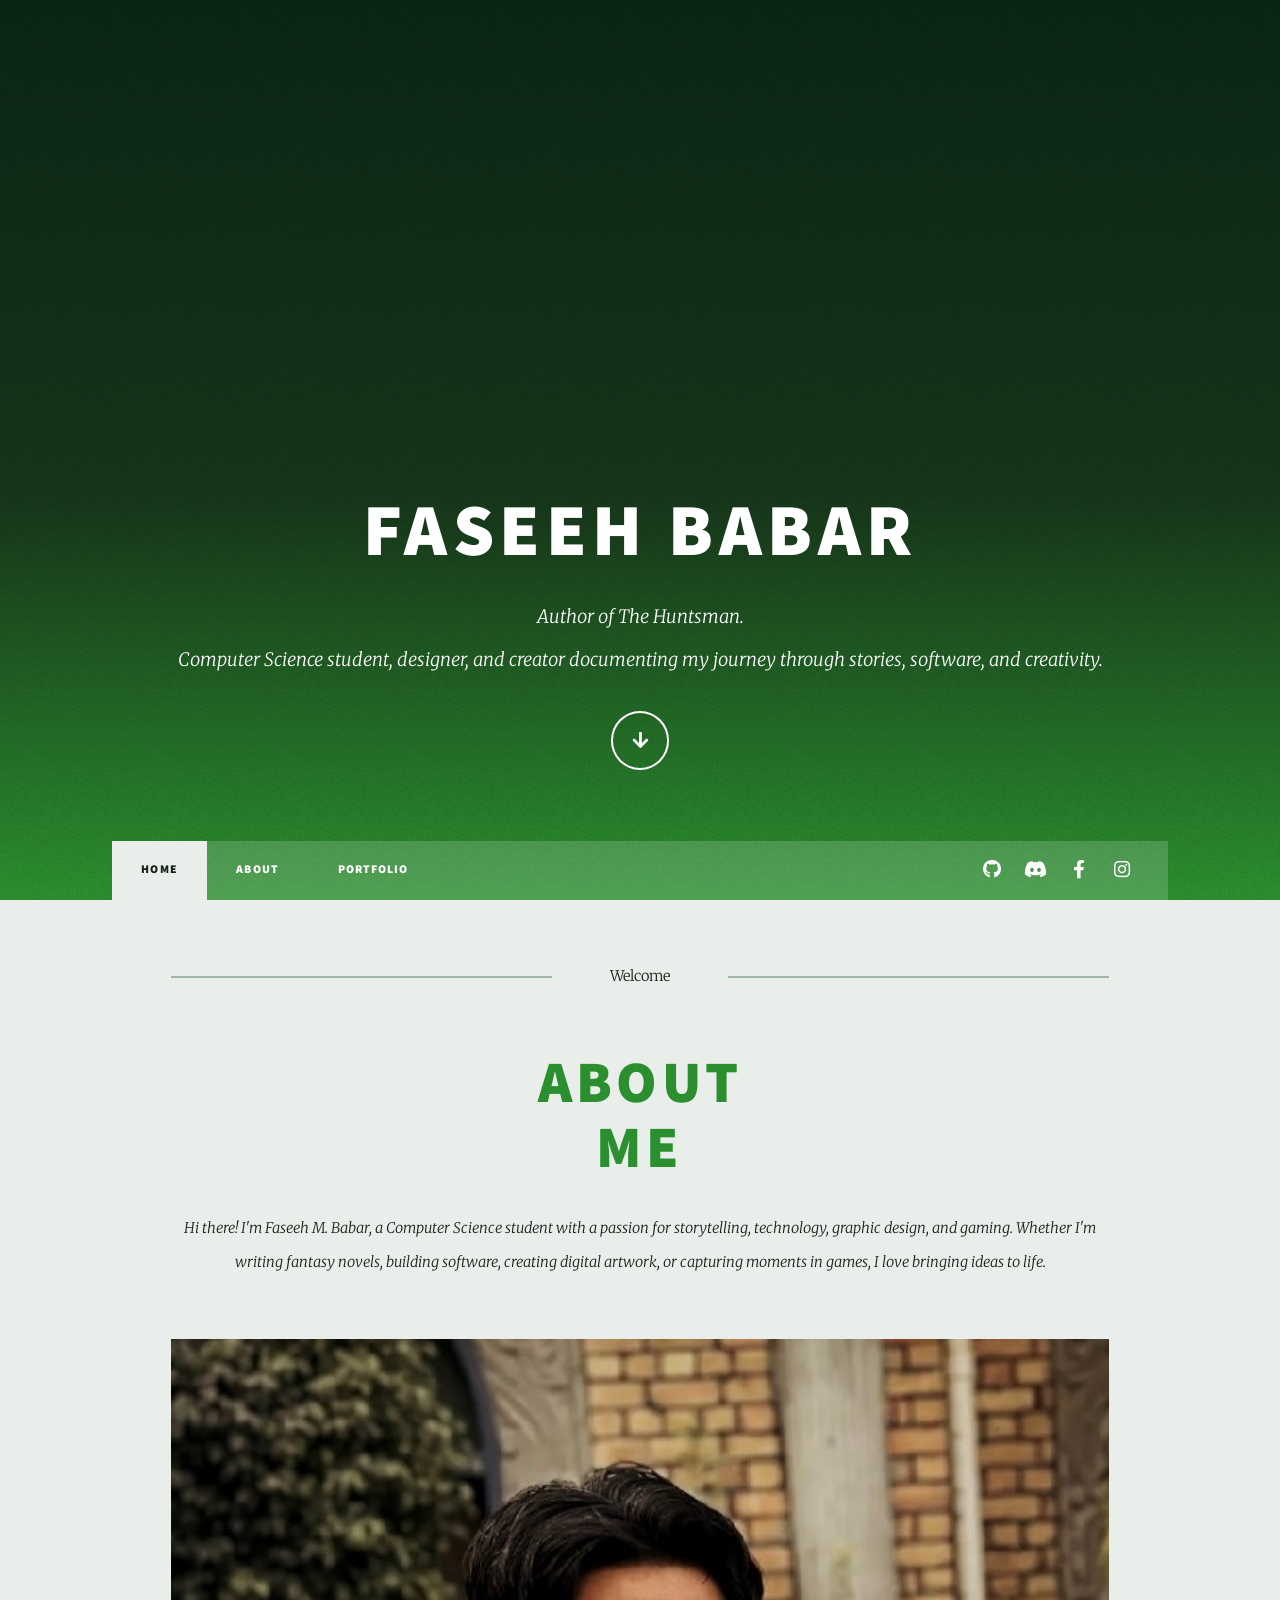
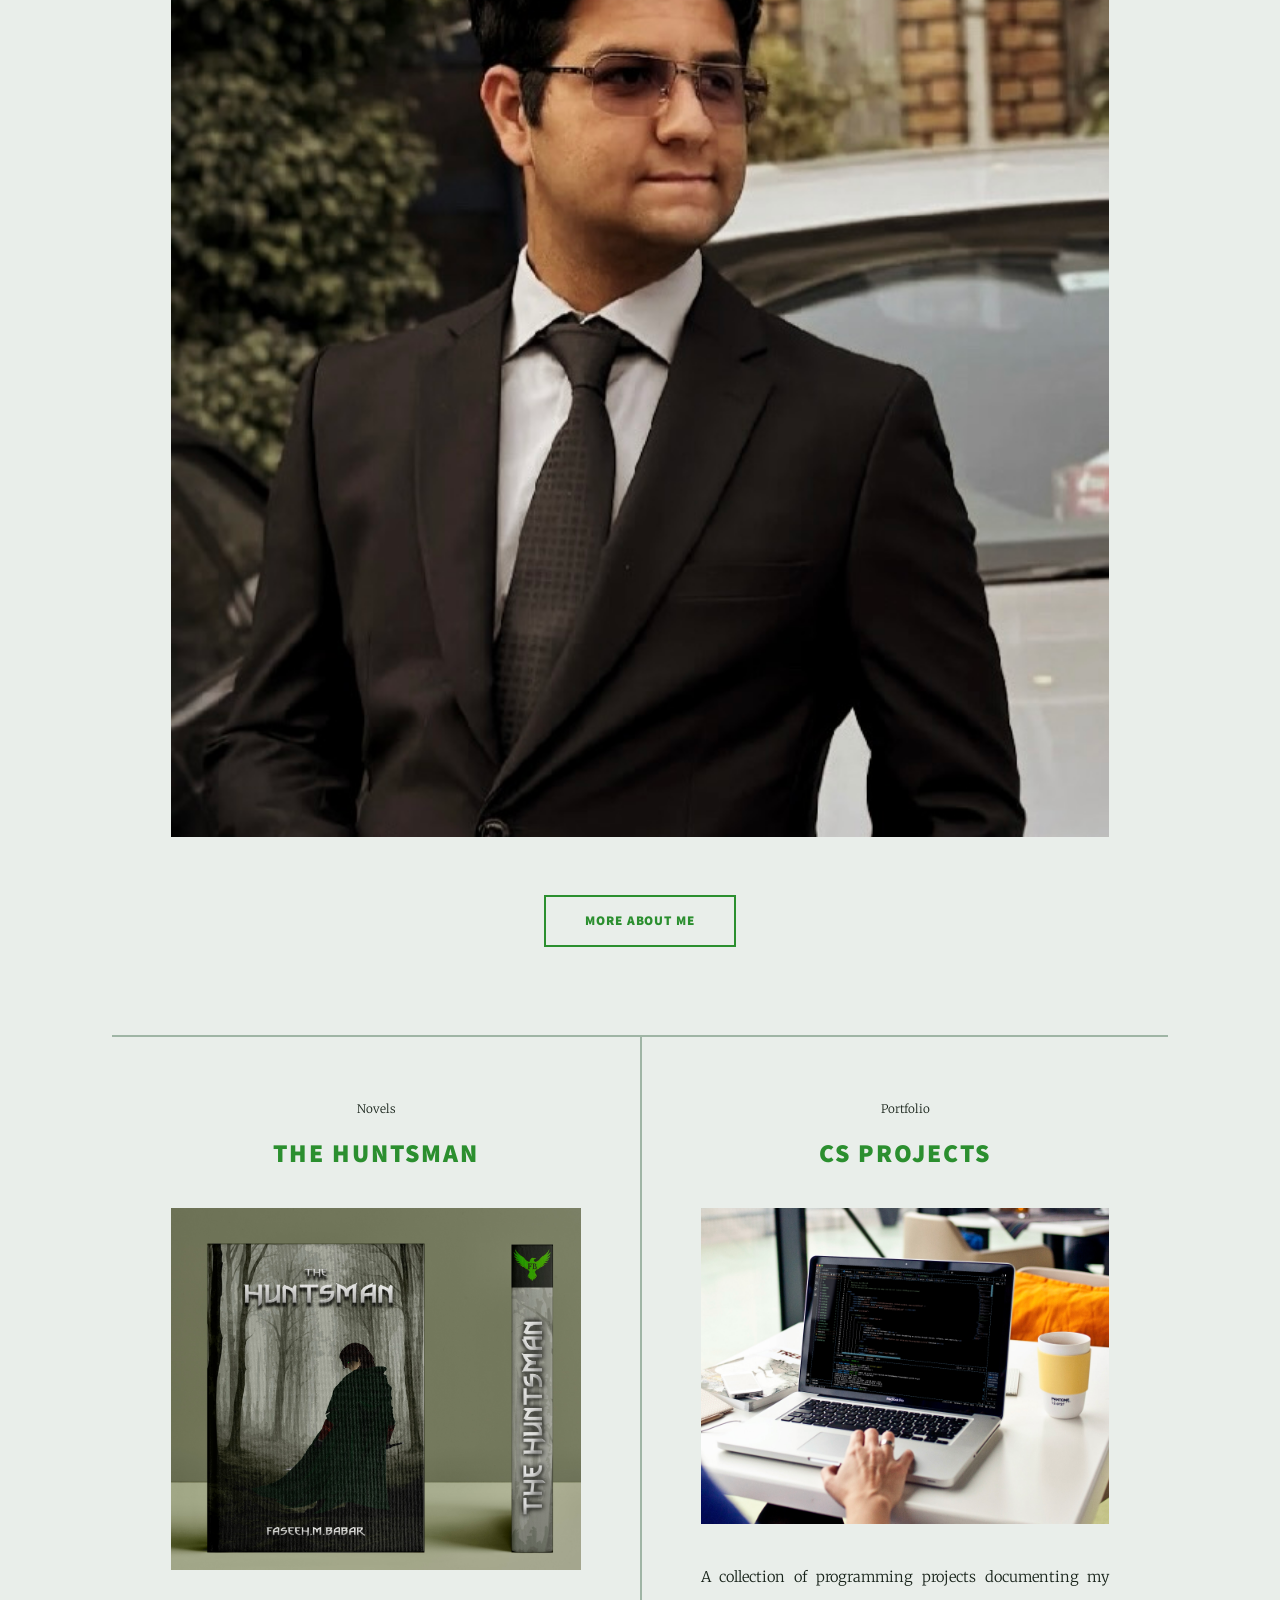
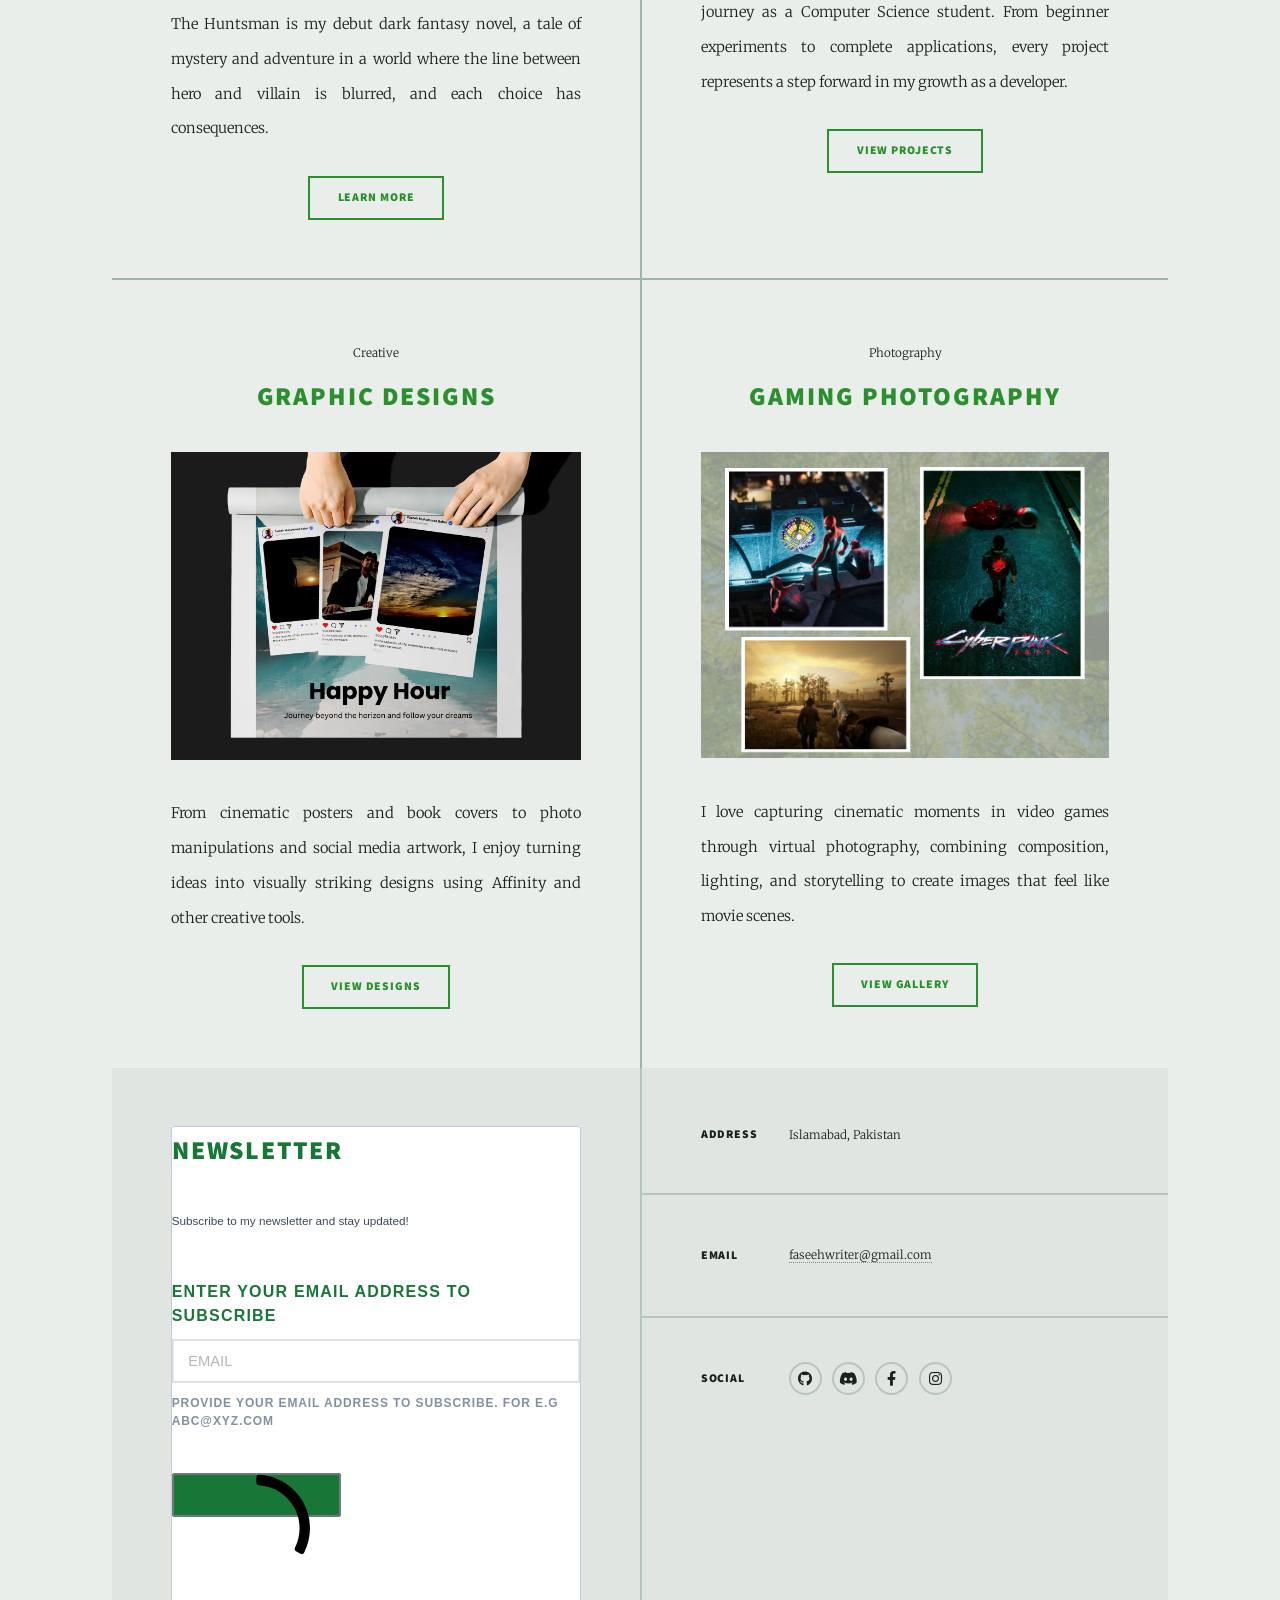
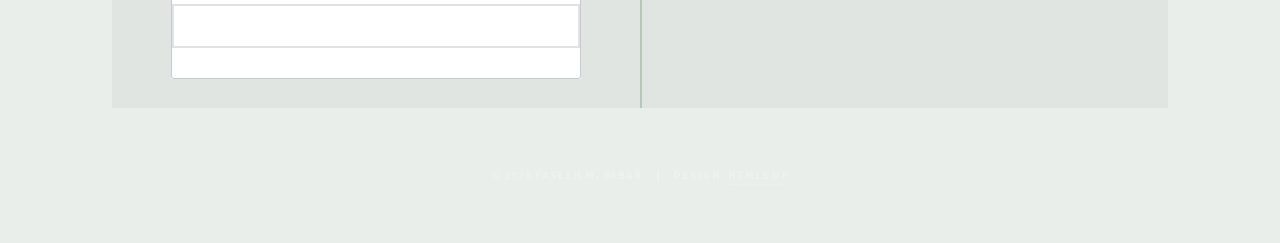
==== commit 3dac52cd: "Added the button" ====
--- a/index.html
+++ b/index.html
@@ -6,15 +6,6 @@
 -->
 <html>
 	<head>
-		<script>
-		(function() {
-			try {
-				var stored = localStorage.getItem('theme');
-				var theme = stored | | (window.matchMedia('(prefers-color-scheme: dark)').matches ? 'dark' : 'light');
-				document.documentElement.setAttribute('data-theme', theme);
-			} catch (e) {}
-		})();
-		</script>
 		<title>Faseeh Babar - Author, Writer &amp; Creator</title>
 		<meta charset="utf-8" />
 		<meta name="viewport" content="width=device-width, initial-scale=1" />
@@ -24,7 +15,6 @@
 		<link rel="canonical" href="https://faseehmbabar.github.io/" />
 		<link rel="stylesheet" href="assets/css/main.css" />
 		<noscript><link rel="stylesheet" href="assets/css/noscript.css" /></noscript>
-		<link rel="stylesheet" href="assets/css/theme-dark.css" />
 
 		<style>
   			@font-face {
@@ -115,11 +105,7 @@
 							<li><a href="https://discordapp.com/users/881889979343700059" class="icon brands fa-discord"><span class="label">Discord</span></a></li>
 							<li><a href="https://facebook.com/faseeh.m.babar" class="icon brands fa-facebook-f"><span class="label">Facebook</span></a></li>
 							<li><a href="https://instagram.com/faseeh.m.babar" class="icon brands fa-instagram"><span class="label">Instagram</span></a></li>
-							<li>
-								<button type="button" id="theme-toggle" class="icon solid fa-moon" aria-pressed="false">
-									<span class="label">Toggle dark mode</span>
-								</button>
-							</li>
+							
 						</ul>
 					</nav>
 
@@ -156,12 +142,12 @@
 								<article>
 									<header>
 										<span class="date">Portfolio</span>
-										<h2><a href="#">CS Projects</a></h2>
-									</header>
-									<a href="#" class="image fit"><img src="images/pic03.jpg" alt="Computer Science projects by Faseeh Babar" /></a>
+										<h2><a href="projects.html">CS Projects</a></h2>
+									</header>
+									<a href="projects.html" class="image fit"><img src="images/pic03.jpg" alt="Computer Science projects by Faseeh Babar" /></a>
 									<p>A collection of programming projects documenting my journey as a Computer Science student. From beginner experiments to complete applications, every project represents a step forward in my growth as a developer.</p>
 									<ul class="actions special">
-										<li><a href="coming-soon.html" class="button">View Projects</a></li>
+										<li><a href="projects.html" class="button">View Projects</a></li>
 									</ul>
 								</article>
 								<article>
@@ -308,7 +294,6 @@
 			<script src="assets/js/breakpoints.min.js"></script>
 			<script src="assets/js/util.js"></script>
 			<script src="assets/js/main.js"></script>
-			<script src="assets/js/theme.js"></script>
 
 			<script>
   				window.REQUIRED_CODE_ERROR_MESSAGE = 'Please choose a country code';
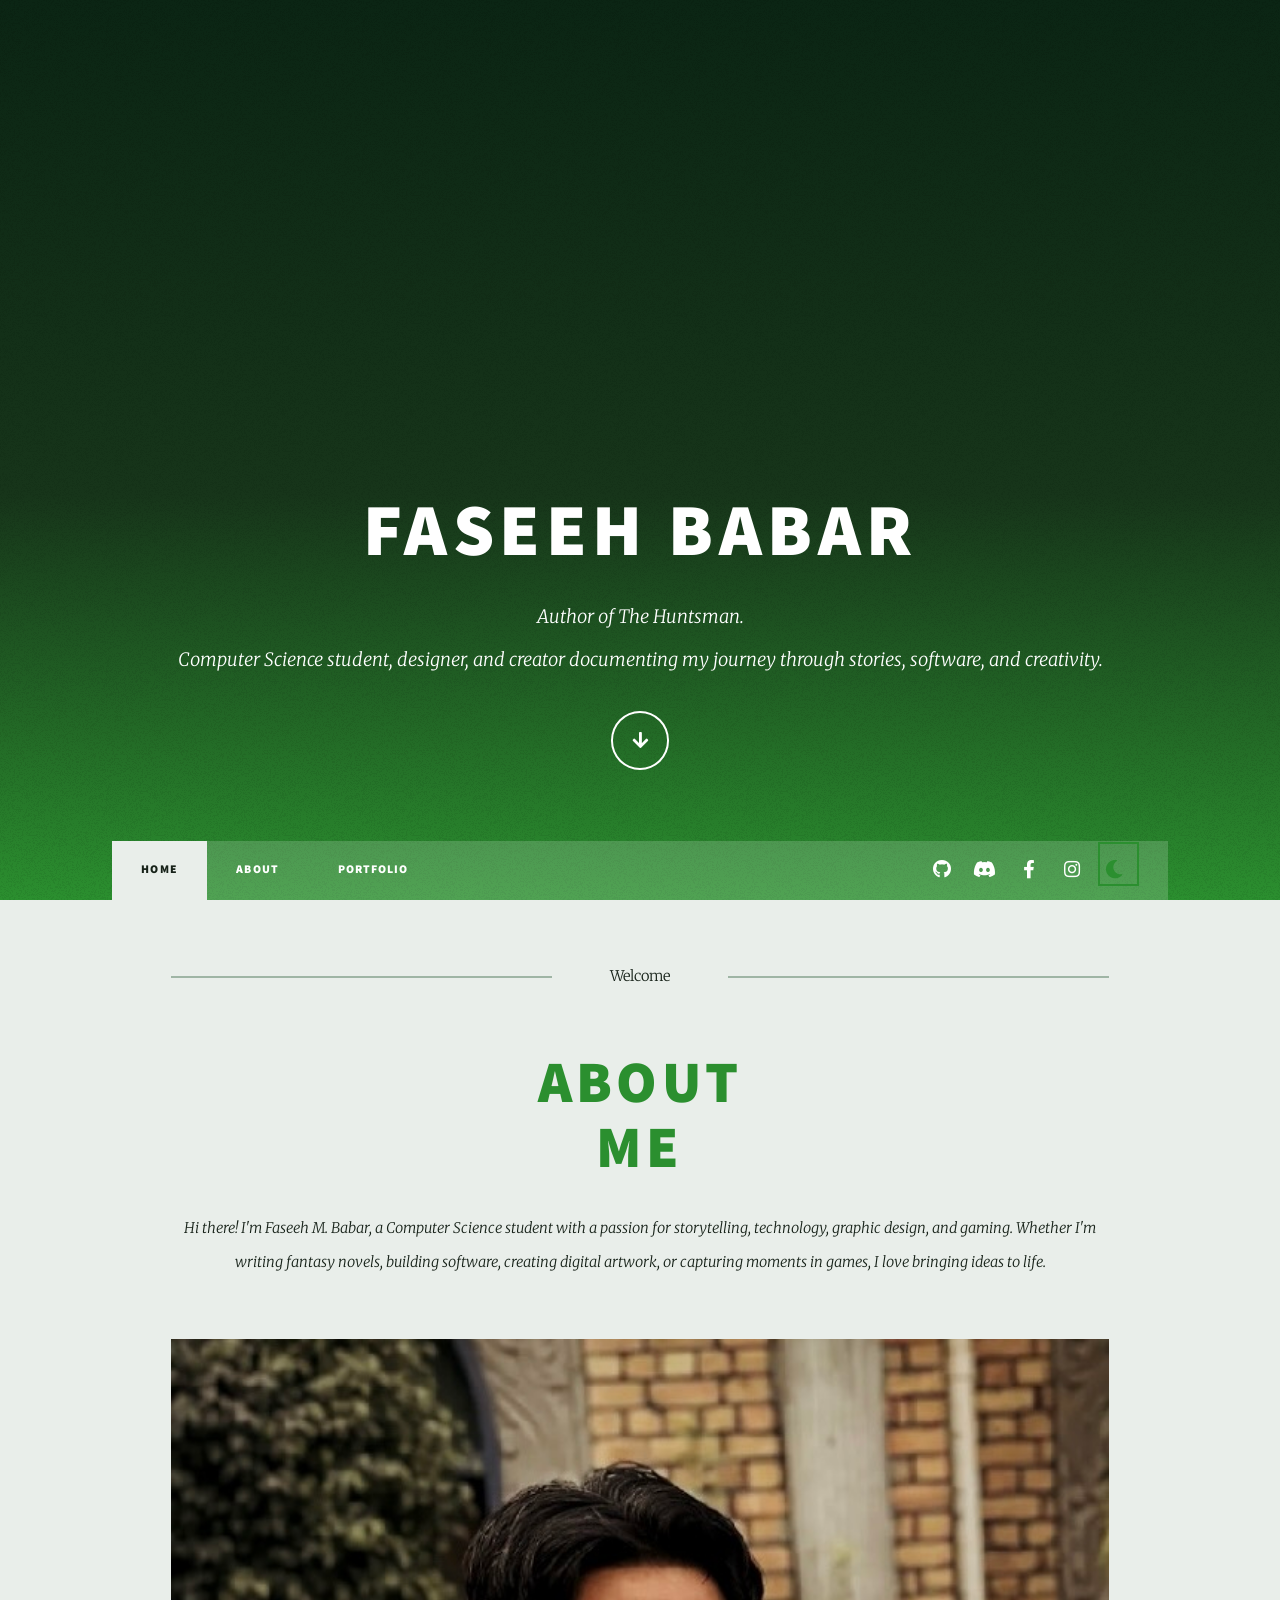
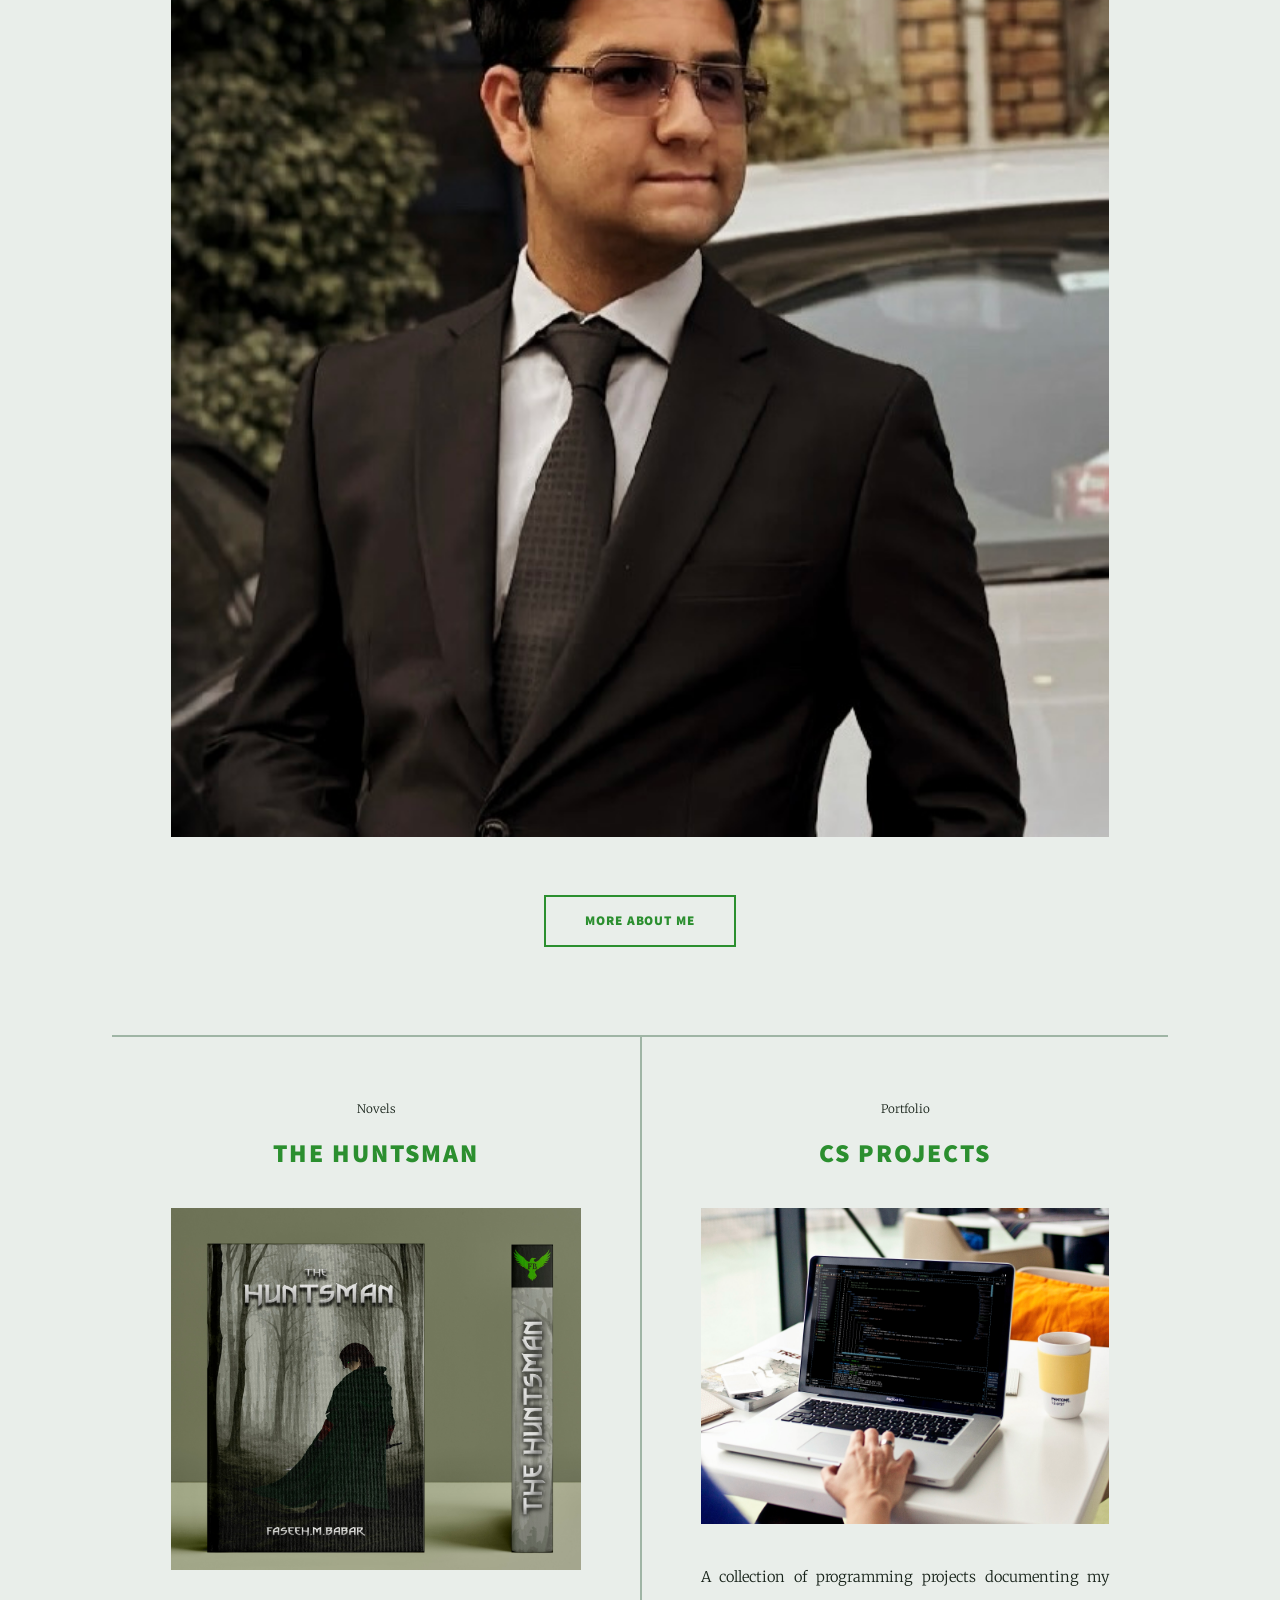
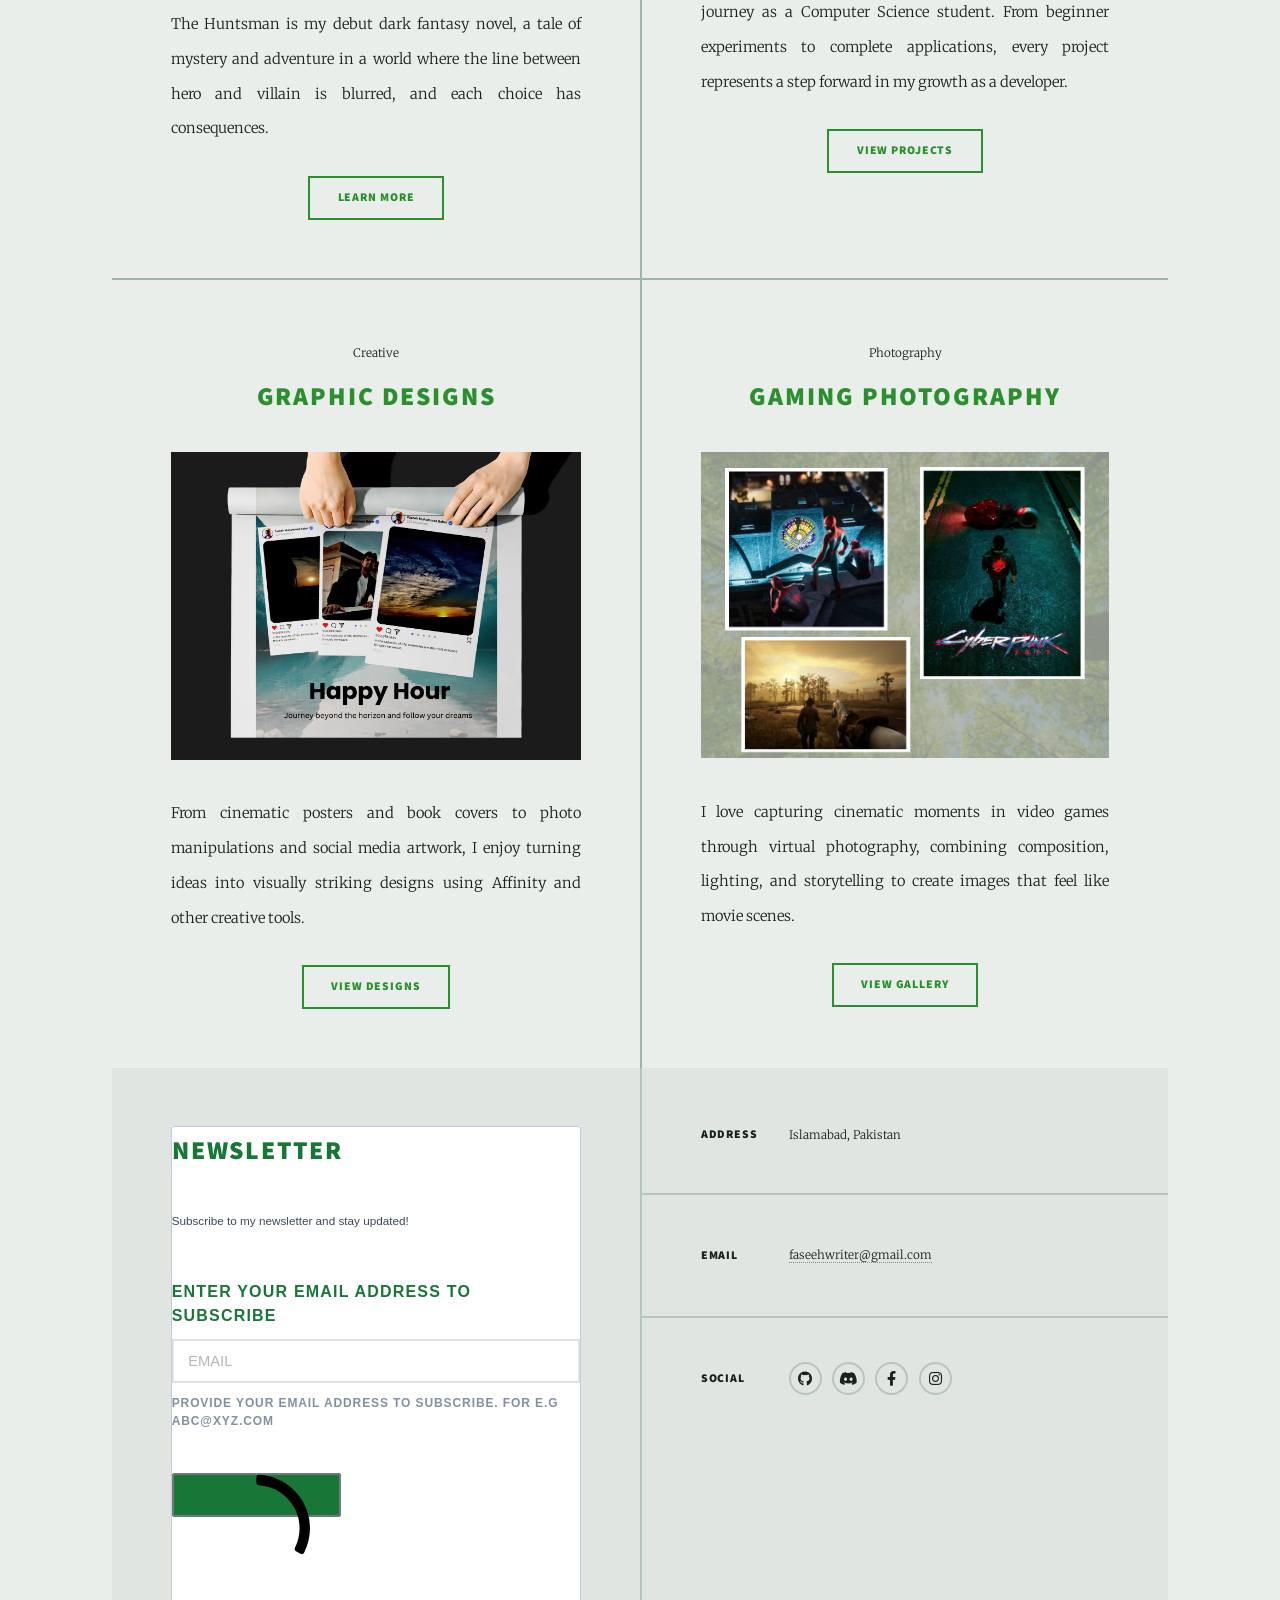
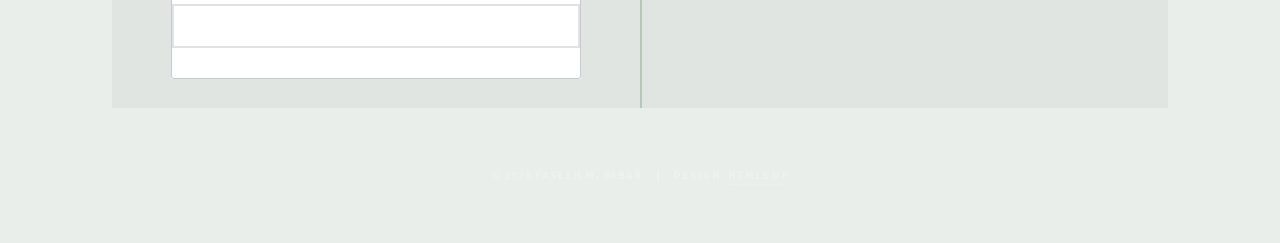
==== commit e9b883f8: "Merge branch 'main' into cs-projects" ====
--- a/index.html
+++ b/index.html
@@ -6,6 +6,15 @@
 -->
 <html>
 	<head>
+		<script>
+		(function() {
+			try {
+				var stored = localStorage.getItem('theme');
+				var theme = stored | | (window.matchMedia('(prefers-color-scheme: dark)').matches ? 'dark' : 'light');
+				document.documentElement.setAttribute('data-theme', theme);
+			} catch (e) {}
+		})();
+		</script>
 		<title>Faseeh Babar - Author, Writer &amp; Creator</title>
 		<meta charset="utf-8" />
 		<meta name="viewport" content="width=device-width, initial-scale=1" />
@@ -15,6 +24,7 @@
 		<link rel="canonical" href="https://faseehmbabar.github.io/" />
 		<link rel="stylesheet" href="assets/css/main.css" />
 		<noscript><link rel="stylesheet" href="assets/css/noscript.css" /></noscript>
+		<link rel="stylesheet" href="assets/css/theme-dark.css" />
 
 		<style>
   			@font-face {
@@ -105,7 +115,11 @@
 							<li><a href="https://discordapp.com/users/881889979343700059" class="icon brands fa-discord"><span class="label">Discord</span></a></li>
 							<li><a href="https://facebook.com/faseeh.m.babar" class="icon brands fa-facebook-f"><span class="label">Facebook</span></a></li>
 							<li><a href="https://instagram.com/faseeh.m.babar" class="icon brands fa-instagram"><span class="label">Instagram</span></a></li>
-							
+							<li>
+								<button type="button" id="theme-toggle" class="icon solid fa-moon" aria-pressed="false">
+									<span class="label">Toggle dark mode</span>
+								</button>
+							</li>
 						</ul>
 					</nav>
 
@@ -294,6 +308,7 @@
 			<script src="assets/js/breakpoints.min.js"></script>
 			<script src="assets/js/util.js"></script>
 			<script src="assets/js/main.js"></script>
+			<script src="assets/js/theme.js"></script>
 
 			<script>
   				window.REQUIRED_CODE_ERROR_MESSAGE = 'Please choose a country code';
--- a/assets/css/theme-dark.css
+++ b/assets/css/theme-dark.css
@@ -0,0 +1,141 @@
+/* ==========================================================================
+   Dark mode — loaded AFTER main.css and noscript.css on every page.
+   Activates when <html data-theme="dark">, set by the inline script in
+   <head> and toggled by assets/js/theme.js.
+
+   NOTE: #header / #nav are left untouched on purpose — they always sit on
+   top of the dark hero background image (#wrapper > .bg), so their text is
+   already white in both themes. Only the light "card" surfaces (#main,
+   #footer, forms) need a dark variant.
+   ========================================================================== */
+
+/* --- Theme-toggle button reset (applies in both themes) --- */
+/* --- Theme-toggle button reset (applies in both themes) --- */
+#theme-toggle {
+	-webkit-appearance: none;
+	appearance: none;
+	background: none;
+	border: 0;
+	outline: none;
+	margin: 0;
+	padding: 0;
+	display: inline-block;
+	line-height: inherit;
+	color: #ffffff;
+	font: inherit;
+	cursor: pointer;
+}
+
+#theme-toggle:hover:before,
+#theme-toggle:focus-visible:before {
+	color: #2ed933 !important;
+}
+
+/* --- Dark palette --- */
+
+html[data-theme="dark"] body {
+	background-color: #14181a;
+	color: #dfe3e0;
+}
+
+html[data-theme="dark"] #main {
+	background-color: #14181a;
+}
+
+html[data-theme="dark"] #main h1,
+html[data-theme="dark"] #main h2,
+html[data-theme="dark"] #main h3,
+html[data-theme="dark"] #main h4,
+html[data-theme="dark"] #main h5,
+html[data-theme="dark"] #main h6 {
+	color: #3fd946;
+}
+
+html[data-theme="dark"] #main a {
+	color: #3fd946;
+	border-bottom-color: rgba(63, 217, 70, 0.5);
+}
+
+html[data-theme="dark"] #footer {
+	background-color: #1a1f1c;
+	color: #dfe3e0;
+}
+
+html[data-theme="dark"] body,
+html[data-theme="dark"] input,
+html[data-theme="dark"] select,
+html[data-theme="dark"] textarea,
+html[data-theme="dark"] #footer input,
+html[data-theme="dark"] #footer select,
+html[data-theme="dark"] #footer textarea {
+	color: #dfe3e0;
+}
+
+html[data-theme="dark"] #footer h1,
+html[data-theme="dark"] #footer h2,
+html[data-theme="dark"] #footer h3,
+html[data-theme="dark"] #footer h4,
+html[data-theme="dark"] #footer h5,
+html[data-theme="dark"] #footer h6,
+html[data-theme="dark"] #footer a,
+html[data-theme="dark"] #footer ul.icons.alt li .icon:before {
+	color: #dfe3e0;
+}
+
+html[data-theme="dark"] #footer a {
+	border-bottom-color: rgba(223, 227, 224, 0.35);
+}
+
+html[data-theme="dark"] #footer a:hover,
+html[data-theme="dark"] #footer ul.icons.alt li a.icon:hover:before {
+	color: #2ed933 !important;
+	border-color: #2ed933;
+}
+
+html[data-theme="dark"] #footer ul.icons.alt li .icon:before {
+	box-shadow: inset 0 0 0 2px #33403a;
+}
+
+/* Borders */
+html[data-theme="dark"] #main > *,
+html[data-theme="dark"] #main > .posts > article {
+	border-color: #2f3a34;
+}
+
+html[data-theme="dark"] #footer > section,
+html[data-theme="dark"] #footer > section.split > section {
+	border-color: #283029;
+}
+
+html[data-theme="dark"] #main header.major > .date:before,
+html[data-theme="dark"] #main header.major > .date:after {
+	border-top-color: #2f3a34;
+}
+
+/* Form fields (the newsletter form + coming-soon.html contact form) */
+html[data-theme="dark"] input[type="text"],
+html[data-theme="dark"] input[type="password"],
+html[data-theme="dark"] input[type="email"],
+html[data-theme="dark"] select,
+html[data-theme="dark"] textarea {
+	background-color: #1f2422;
+	border-color: #3a453e;
+	color: #dfe3e0;
+}
+
+/* Buttons keep their green accent — it already has good contrast on dark */
+html[data-theme="dark"] input[type="submit"],
+html[data-theme="dark"] input[type="reset"],
+html[data-theme="dark"] input[type="button"],
+html[data-theme="dark"] button,
+html[data-theme="dark"] .button {
+	color: #3fd946 !important;
+	box-shadow: inset 0 0 0 2px #3fd946;
+}
+
+/* "Current page" pill in the nav — must match the new dark #main background */
+html[data-theme="dark"] #nav ul.links li.active a,
+html[data-theme="dark"] #nav ul.links li.active a:hover {
+	background-color: #14181a;
+	color: #dfe3e0 !important;
+}
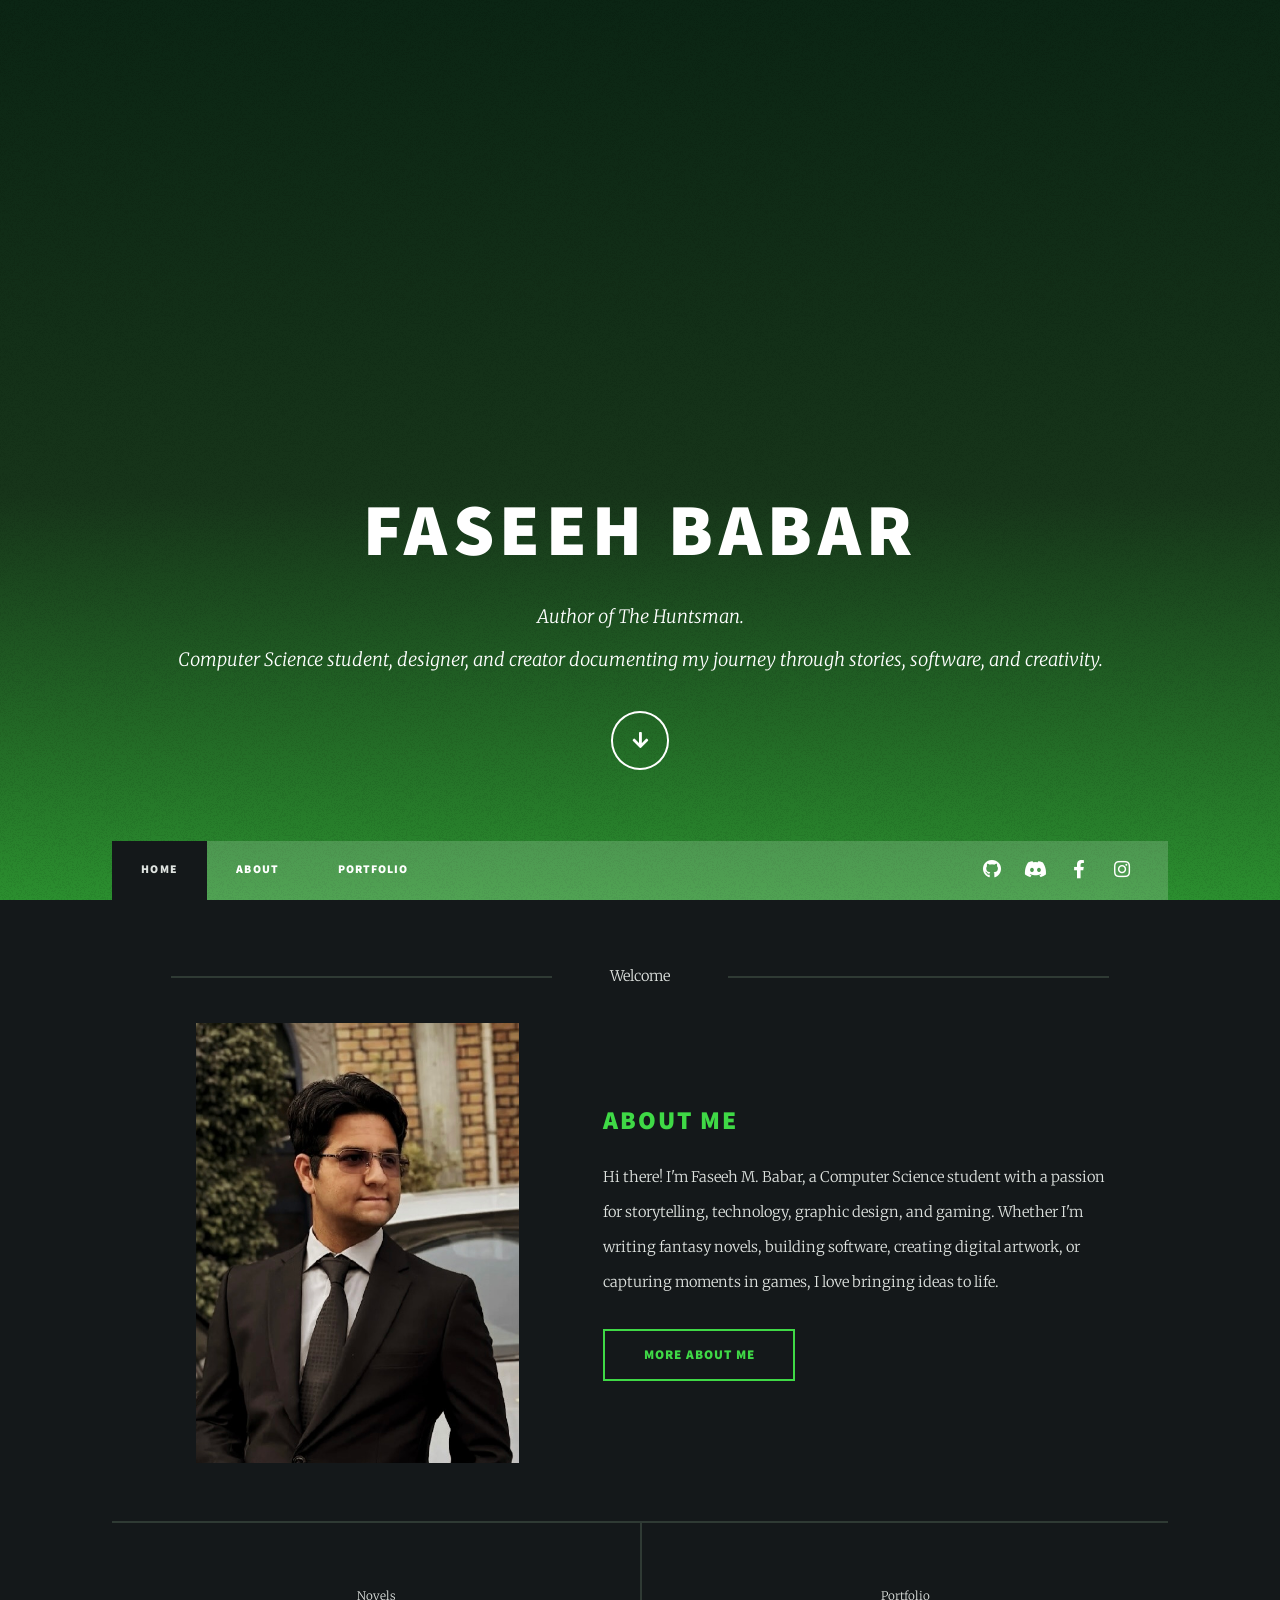
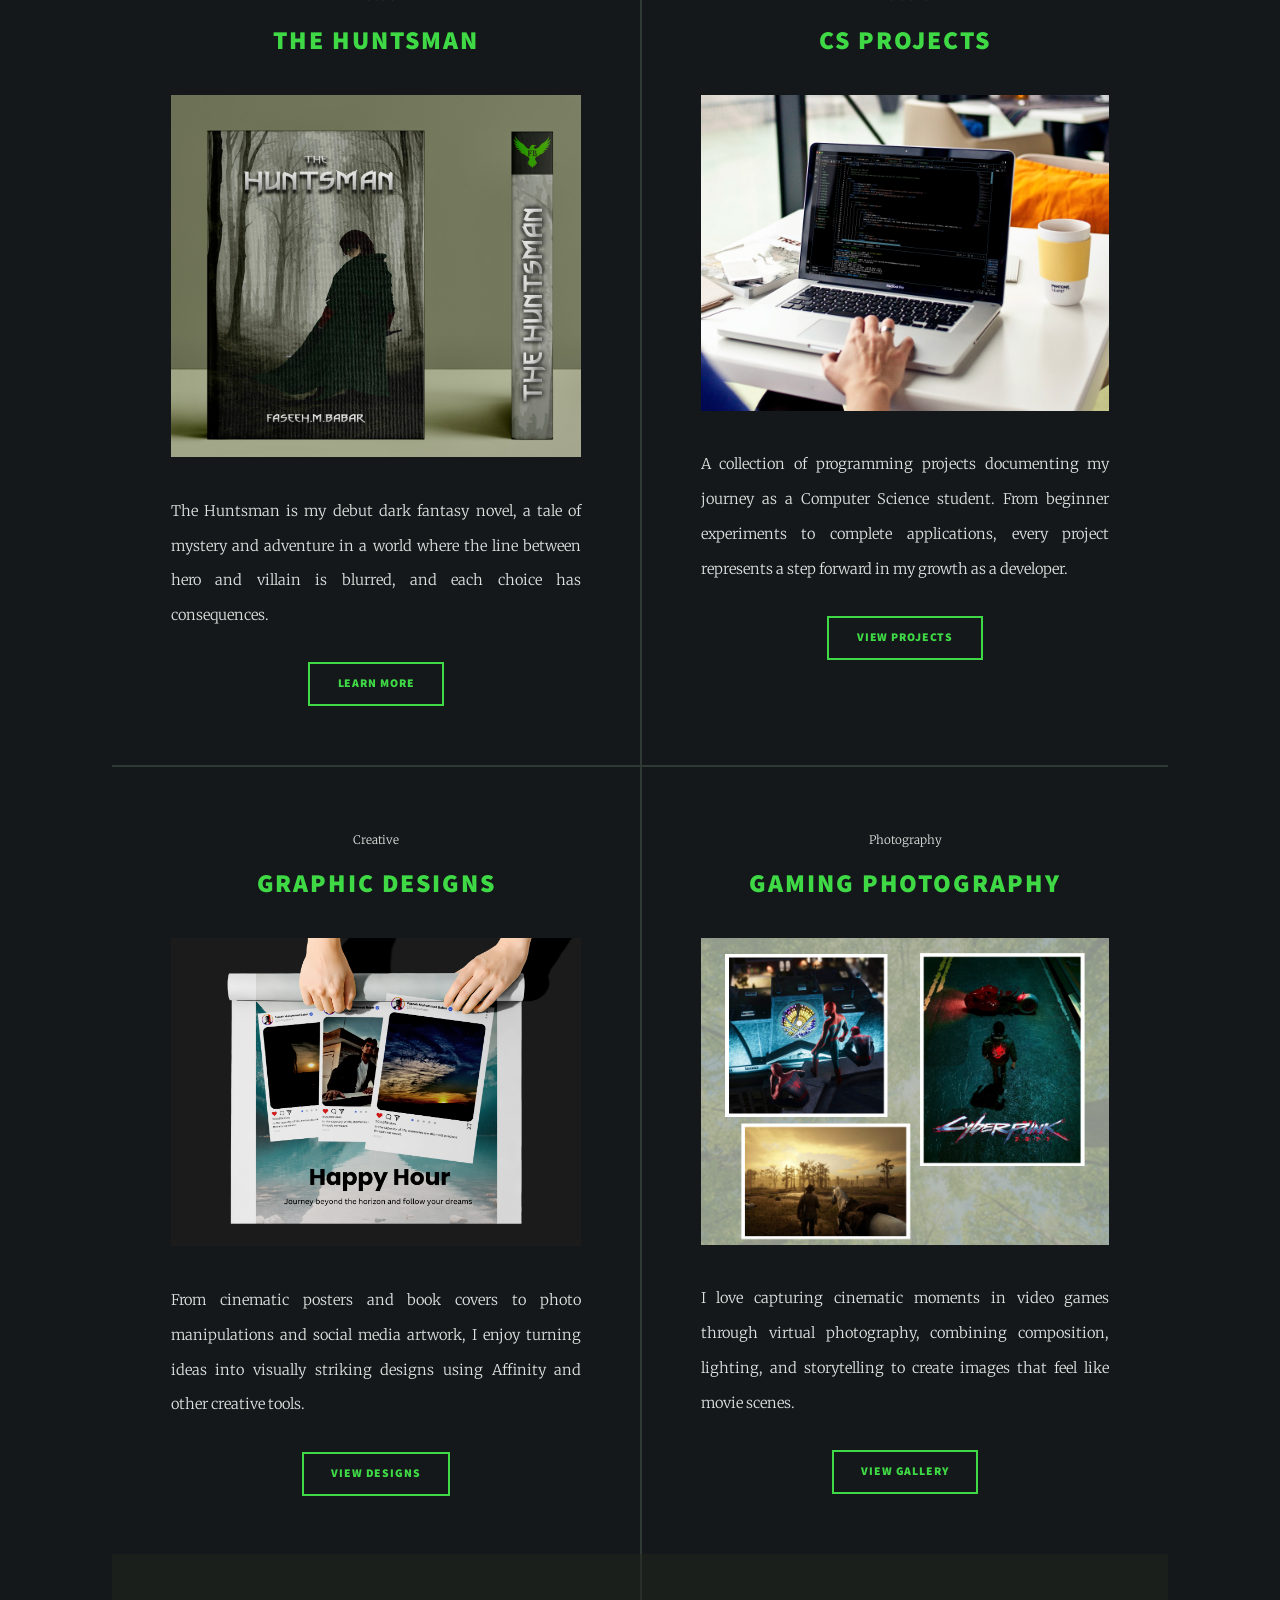
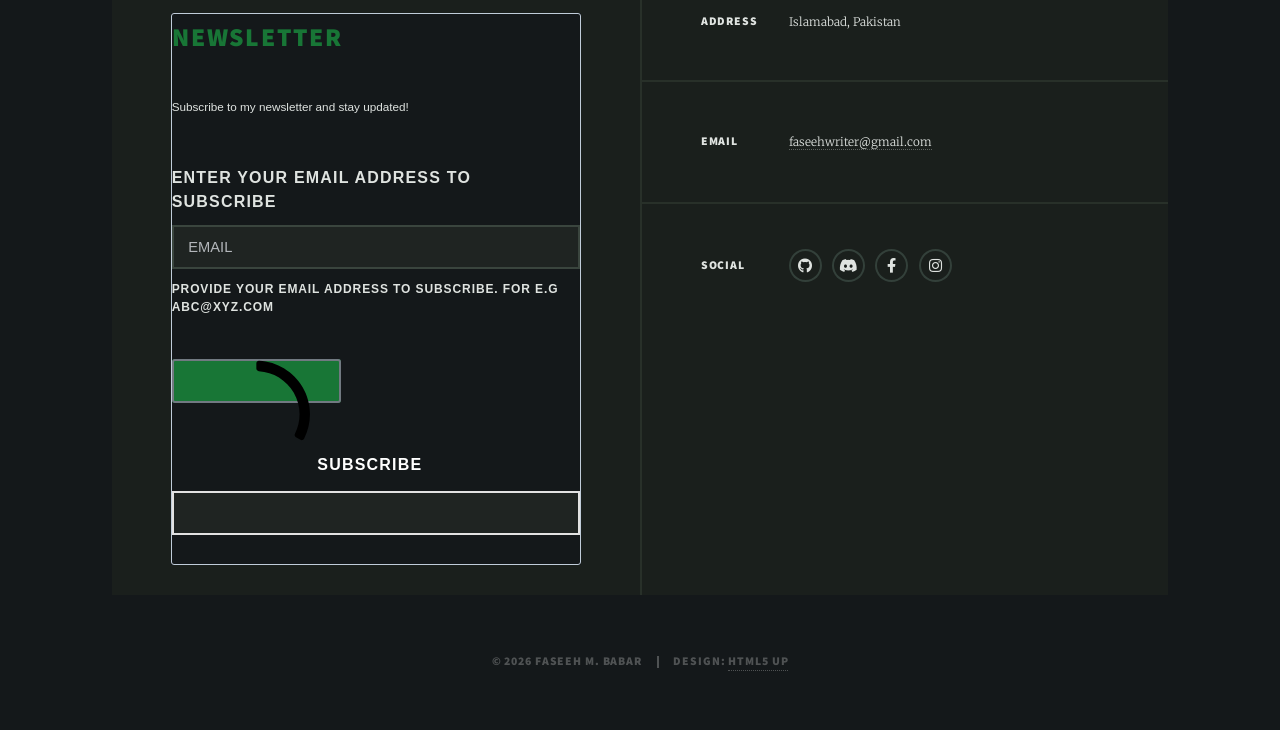
==== commit bdccb54c: "Added lots of stuff" ====
--- a/index.html
+++ b/index.html
@@ -4,19 +4,11 @@
 	html5up.net | @ajlkn
 	Free for personal and commercial use under the CCA 3.0 license (html5up.net/license)
 -->
-<html>
+<html data-theme="dark">
 	<head>
-		<script>
-		(function() {
-			try {
-				var stored = localStorage.getItem('theme');
-				var theme = stored | | (window.matchMedia('(prefers-color-scheme: dark)').matches ? 'dark' : 'light');
-				document.documentElement.setAttribute('data-theme', theme);
-			} catch (e) {}
-		})();
-		</script>
 		<title>Faseeh Babar - Author, Writer &amp; Creator</title>
 		<meta charset="utf-8" />
+		<meta name="color-scheme" content="dark" />
 		<meta name="viewport" content="width=device-width, initial-scale=1" />
 		<meta name="description" content="Official website of Faseeh Babar, author of The Huntsman. Explore his writing, computer science projects, graphic design, and gaming photography." />
 		<meta name="author" content="Faseeh Babar" />
@@ -115,11 +107,6 @@
 							<li><a href="https://discordapp.com/users/881889979343700059" class="icon brands fa-discord"><span class="label">Discord</span></a></li>
 							<li><a href="https://facebook.com/faseeh.m.babar" class="icon brands fa-facebook-f"><span class="label">Facebook</span></a></li>
 							<li><a href="https://instagram.com/faseeh.m.babar" class="icon brands fa-instagram"><span class="label">Instagram</span></a></li>
-							<li>
-								<button type="button" id="theme-toggle" class="icon solid fa-moon" aria-pressed="false">
-									<span class="label">Toggle dark mode</span>
-								</button>
-							</li>
 						</ul>
 					</nav>
 
@@ -128,16 +115,17 @@
 
 						<!-- Featured Post -->
 							<article class="post featured">
-								<header class="major">
+								<header class="major feature-kicker">
 									<span class="date">Welcome</span>
-									<h2><a href="generic.html">About<br />
-									Me</a></h2>
+								</header>
+								<div class="feature-copy">
+									<h2><a href="about.html">About Me</a></h2>
 									<p>Hi there! I'm Faseeh M. Babar, a Computer Science student with a passion for storytelling, technology, graphic design, and gaming. Whether I'm writing fantasy novels, building software, creating digital artwork, or capturing moments in games, I love bringing ideas to life.</p>
-								</header>
-								<a href="generic.html" class="image main"><img src="images/pic01.jpg" alt="Faseeh M. Babar author profile" /></a>
-								<ul class="actions special">
-									<li><a href="generic.html" class="button large">More About Me</a></li>
-								</ul>
+									<ul class="actions special">
+										<li><a href="about.html" class="button large">More About Me</a></li>
+									</ul>
+								</div>
+								<a href="about.html" class="image main"><img src="images/pic01.jpg" alt="Faseeh M. Babar author profile" /></a>
 							</article>
 
 						<!-- Posts -->
@@ -308,7 +296,6 @@
 			<script src="assets/js/breakpoints.min.js"></script>
 			<script src="assets/js/util.js"></script>
 			<script src="assets/js/main.js"></script>
-			<script src="assets/js/theme.js"></script>
 
 			<script>
   				window.REQUIRED_CODE_ERROR_MESSAGE = 'Please choose a country code';
@@ -332,4 +319,4 @@
 			<script defer src="https://sibforms.com/forms/end-form/build/main.js"></script>
 			<script src="https://www.google.com/recaptcha/api.js?render=6LcJTZYtAAAAACTpxKKW1OqyfMGdcH_2gLSbuCvX&hl=en" async defer></script>
 	</body>
-</html>+</html>
--- a/assets/css/main.css
+++ b/assets/css/main.css
@@ -4620,7 +4620,6 @@
 			right: 0;
 			text-align: right;
 			top: 0;
-			vertical-align: middle;
 			width: 7rem;
 		}
 
--- a/assets/css/theme-dark.css
+++ b/assets/css/theme-dark.css
@@ -1,7 +1,6 @@
 /* ==========================================================================
    Dark mode — loaded AFTER main.css and noscript.css on every page.
-   Activates when <html data-theme="dark">, set by the inline script in
-   <head> and toggled by assets/js/theme.js.
+   Enabled on every HTML page with the fixed data-theme attribute.
 
    NOTE: #header / #nav are left untouched on purpose — they always sit on
    top of the dark hero background image (#wrapper > .bg), so their text is
@@ -9,29 +8,11 @@
    #footer, forms) need a dark variant.
    ========================================================================== */
 
-/* --- Theme-toggle button reset (applies in both themes) --- */
-/* --- Theme-toggle button reset (applies in both themes) --- */
-#theme-toggle {
-	-webkit-appearance: none;
-	appearance: none;
-	background: none;
-	border: 0;
-	outline: none;
-	margin: 0;
-	padding: 0;
-	display: inline-block;
-	line-height: inherit;
-	color: #ffffff;
-	font: inherit;
-	cursor: pointer;
-}
-
-#theme-toggle:hover:before,
-#theme-toggle:focus-visible:before {
-	color: #2ed933 !important;
-}
-
 /* --- Dark palette --- */
+
+html {
+	color-scheme: dark;
+}
 
 html[data-theme="dark"] body {
 	background-color: #14181a;
@@ -138,4 +119,131 @@
 html[data-theme="dark"] #nav ul.links li.active a:hover {
 	background-color: #14181a;
 	color: #dfe3e0 !important;
-}+}
+
+/* The newsletter widget uses inline light colors from its provider. */
+html[data-theme="dark"] .sib-form,
+html[data-theme="dark"] #sib-form-container,
+html[data-theme="dark"] #sib-container {
+	background-color: #14181a !important;
+	color: #dfe3e0 !important;
+}
+
+html[data-theme="dark"] #sib-container h2,
+html[data-theme="dark"] #sib-container p,
+html[data-theme="dark"] #sib-container label {
+	color: #dfe3e0 !important;
+}
+
+html[data-theme="dark"] #sib-container .entry__field input {
+	background-color: #1f2422 !important;
+	border-color: #3a453e !important;
+	color: #dfe3e0 !important;
+}
+
+/* Homepage feature: contained portrait beside the introduction. */
+html[data-theme="dark"] #main > .post.featured {
+	display: grid;
+	grid-template-columns: minmax(0, 0.85fr) minmax(0, 1.15fr);
+	grid-template-rows: auto minmax(18rem, auto);
+	align-items: center;
+	column-gap: clamp(2rem, 5vw, 4rem);
+	row-gap: 2rem;
+	padding: 4rem;
+}
+
+html[data-theme="dark"] #main > .post.featured > header.feature-kicker {
+	grid-column: 1 / -1;
+	grid-row: 1;
+	width: 100%;
+	margin: 0;
+}
+
+html[data-theme="dark"] #main > .post.featured > header.feature-kicker > .date {
+	margin: 0;
+}
+
+html[data-theme="dark"] #main > .post.featured > .feature-copy {
+	grid-column: 2;
+	grid-row: 2;
+	text-align: left;
+}
+
+html[data-theme="dark"] #main > .post.featured > .feature-copy h2 {
+	white-space: nowrap;
+	margin: 0 0 1.5rem;
+}
+
+html[data-theme="dark"] #main > .post.featured > .feature-copy p {
+	text-align: left;
+}
+
+html[data-theme="dark"] #main > .post.featured > .image.main {
+	grid-column: 1;
+	grid-row: 2;
+	justify-self: center;
+	width: 100%;
+	max-width: 22rem;
+	height: min(30rem, 42vw);
+	min-height: 18rem;
+	margin: 0;
+	overflow: hidden;
+}
+
+html[data-theme="dark"] #main > .post.featured > .image.main img {
+	width: 100%;
+	height: 100%;
+	object-fit: cover;
+	object-position: center;
+}
+
+html[data-theme="dark"] #main > .post.featured > .feature-copy > ul.actions {
+	justify-content: flex-start;
+	margin: 1rem 0 0;
+}
+
+/* About portrait: cap its width instead of stretching across the article. */
+html[data-theme="dark"] #main .about-portrait.image.main {
+	width: min(100%, 22rem);
+	margin: 2rem auto;
+}
+
+html[data-theme="dark"] #main .about-portrait.image.main img {
+	width: 100%;
+	height: auto;
+}
+
+@media screen and (max-width: 736px) {
+	html[data-theme="dark"] #main > .post.featured {
+		grid-template-columns: minmax(0, 1fr);
+		grid-template-rows: auto auto auto;
+		gap: 1.5rem;
+		padding: 3rem 2rem 2rem;
+	}
+
+	html[data-theme="dark"] #main > .post.featured > header.feature-kicker {
+		grid-column: 1;
+		grid-row: 1;
+	}
+
+	html[data-theme="dark"] #main > .post.featured > .image.main {
+		grid-column: 1;
+		grid-row: 2;
+		width: min(100%, 22rem);
+		height: min(28rem, 85vw);
+		min-height: 0;
+	}
+
+	html[data-theme="dark"] #main > .post.featured > .feature-copy {
+		grid-column: 1;
+		grid-row: 3;
+	}
+
+	html[data-theme="dark"] #main > .post.featured > .feature-copy h2 {
+		font-size: 2.5rem;
+	}
+
+	html[data-theme="dark"] #main > .post.featured > .feature-copy > ul.actions {
+		margin-top: 0;
+	}
+}
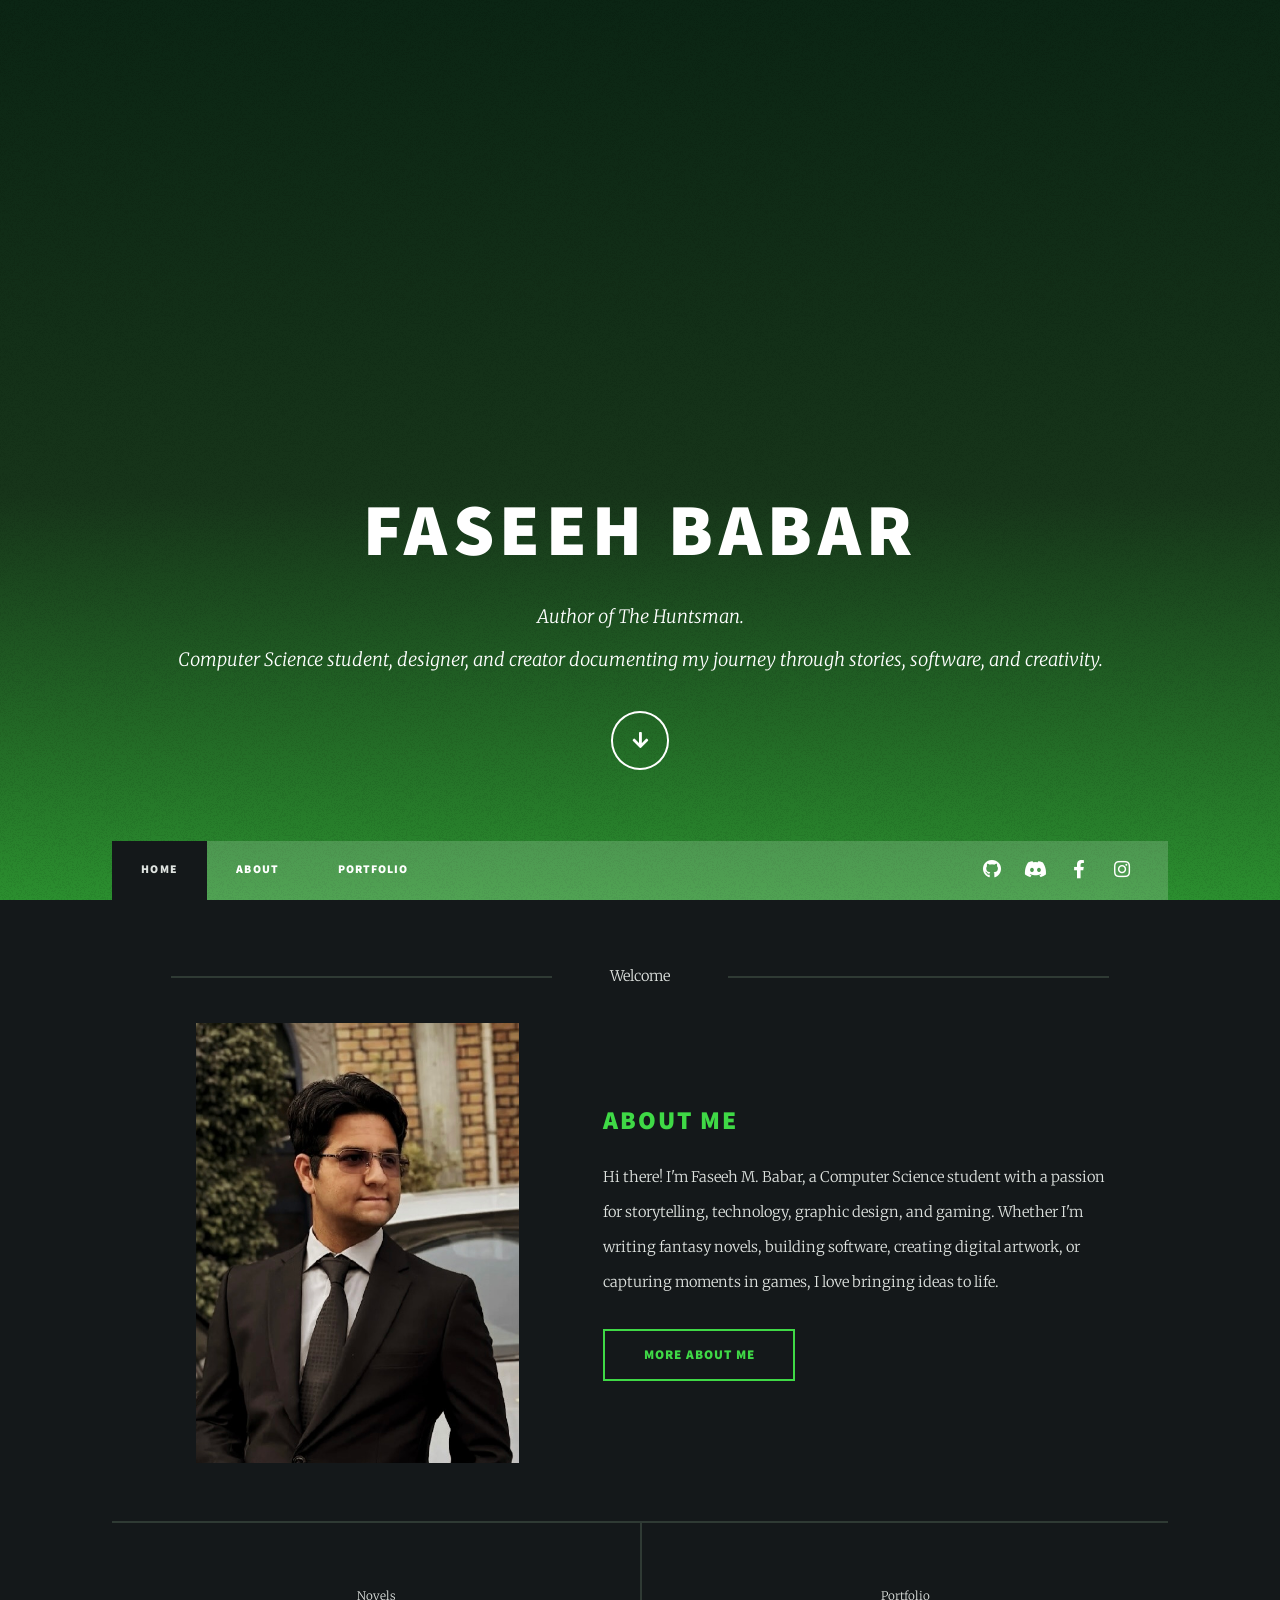
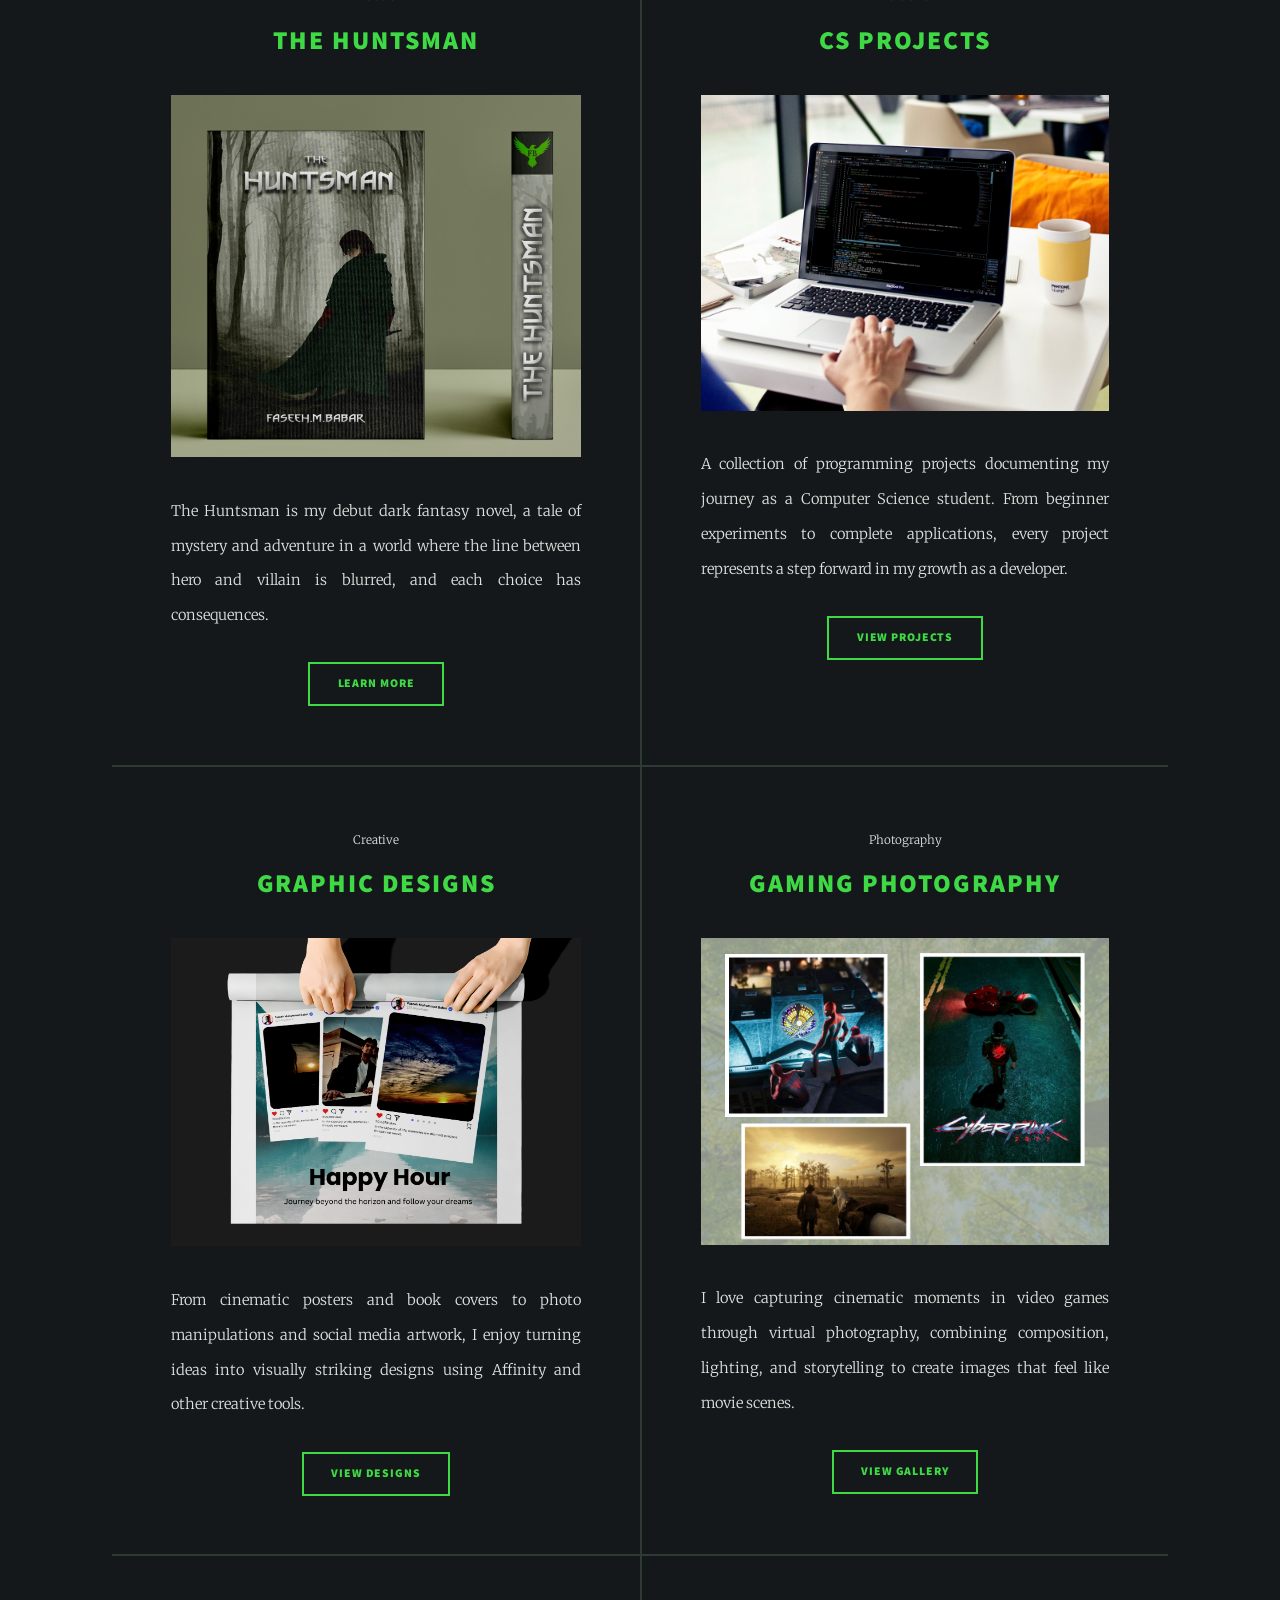
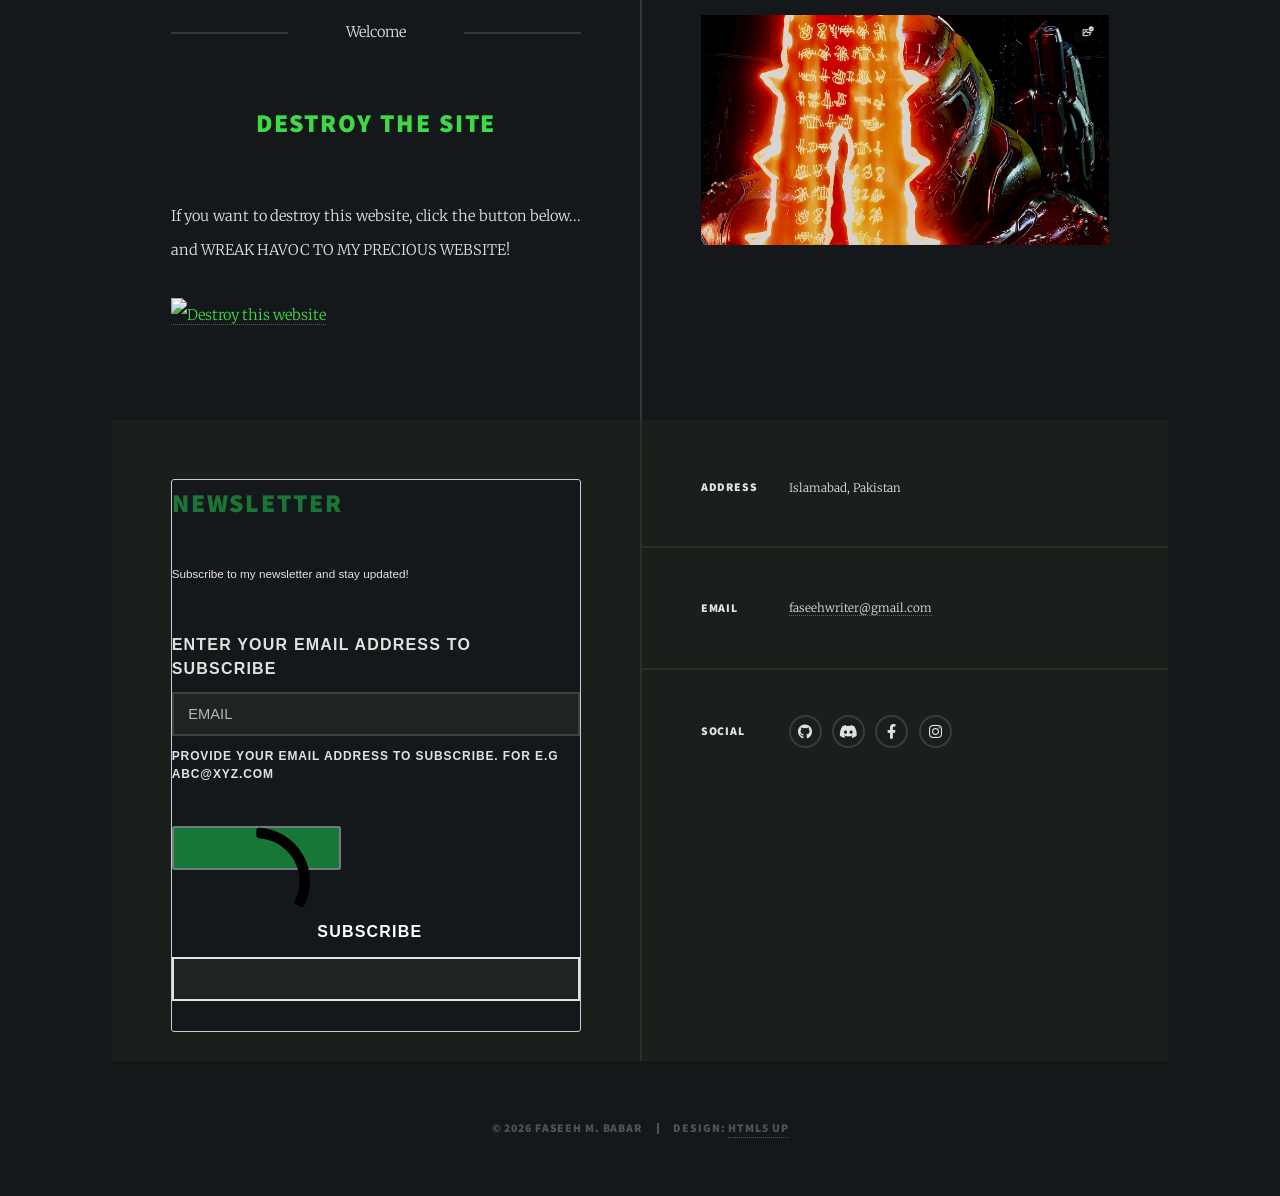
==== commit f972251f: "Added a mini-game where you can destroy my website" ====
--- a/index.html
+++ b/index.html
@@ -174,30 +174,21 @@
 										<li><a href="photography.html" class="button">View Gallery</a></li>
 									</ul>
 								</article>
-								<!-- Community
-								<article>
-									<header>
-										<span class="date">Community</span>
-										<h2><a href="#">Reader Reviews</a></h2>
-									</header>
-									<a href="#" class="image fit"><img src="images/pic06.jpg" alt="" /></a>
-									<p>A collection of reviews, feedback, and thoughts from readers who have explored my work. Every review helps me grow as a writer and storyteller.</p>
-									<ul class="actions special">
-										<li><a href="#" class="button">Read Reviews</a></li>
-									</ul>
-								</article>
-								<article>
-									<header>
-										<span class="date">Community</span>
-										<h2><a href="#">Fan Creations</a></h2>
-									</header>
-									<a href="#" class="image fit"><img src="images/pic07.jpg" alt="" /></a>
-									<p>A showcase of fan art, fan fiction, and other creative works inspired by my stories. I love seeing readers bring characters and worlds to life in their own unique way.</p>
-									<ul class="actions special">
-										<li><a href="#" class="button">View Fan Creations</a></li>
-									</ul>
-								</article>
-							    -->
+								<!-- Featured Post -->
+							<article class="post featured">
+								<header class="major feature-kicker">
+									<span class="date">Welcome</span>
+								</header>
+								<div class="feature-copy">
+									<h2>Destroy the Site</h2>
+									<br />
+									<p>If you want to destroy this website, click the button below... and WREAK HAVOC TO MY PRECIOUS WEBSITE!</p>
+									<p><a href="https://destroy.spritefusion.com/?from=badge&url=https://faseehmbabar.github.io/index.html" target="_blank"><img src="https://destroy.spritefusion.com/badge.svg" alt="Destroy this website" width="180" height="40" /></a></p>
+								</div>
+							</article>
+							<article>
+									<a class="image main"><img src="images/Doom.JPG" alt="Doom" /></a>
+							</article>
 							</section>
 					</div>
 
